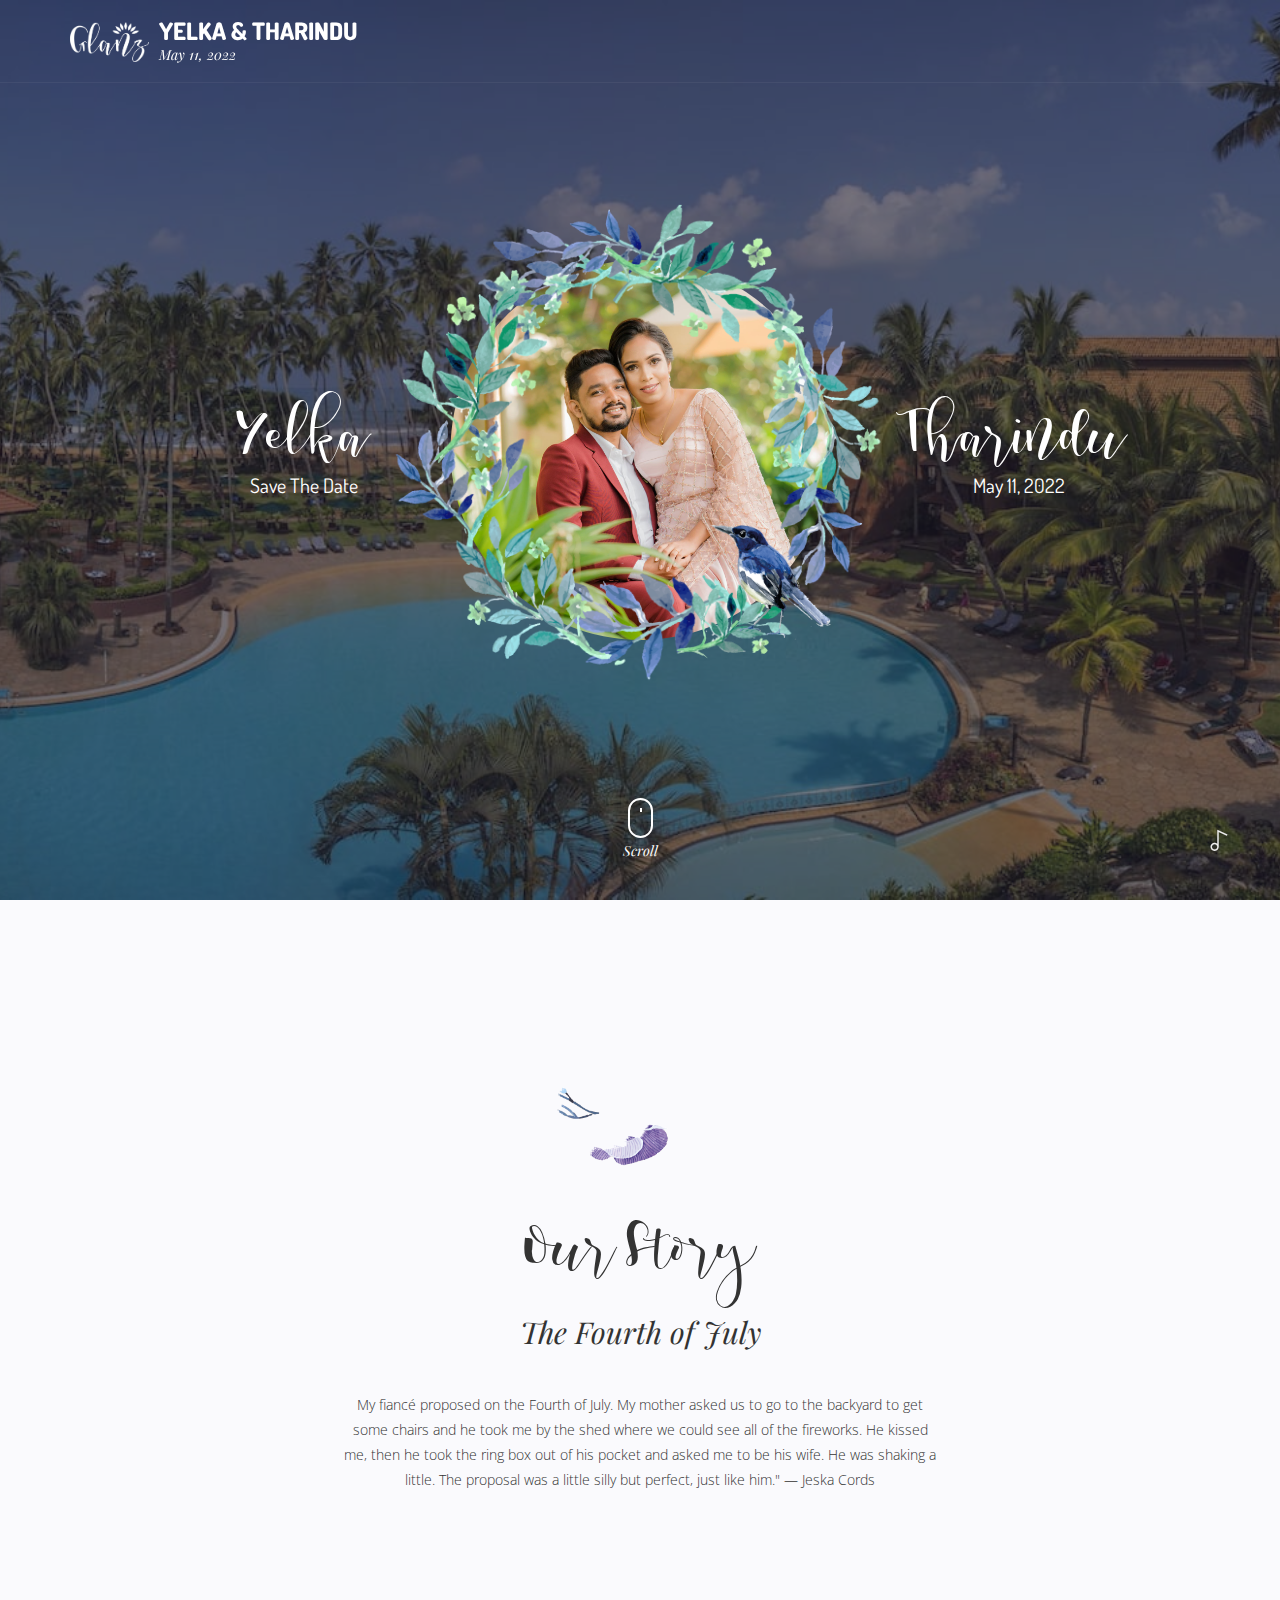
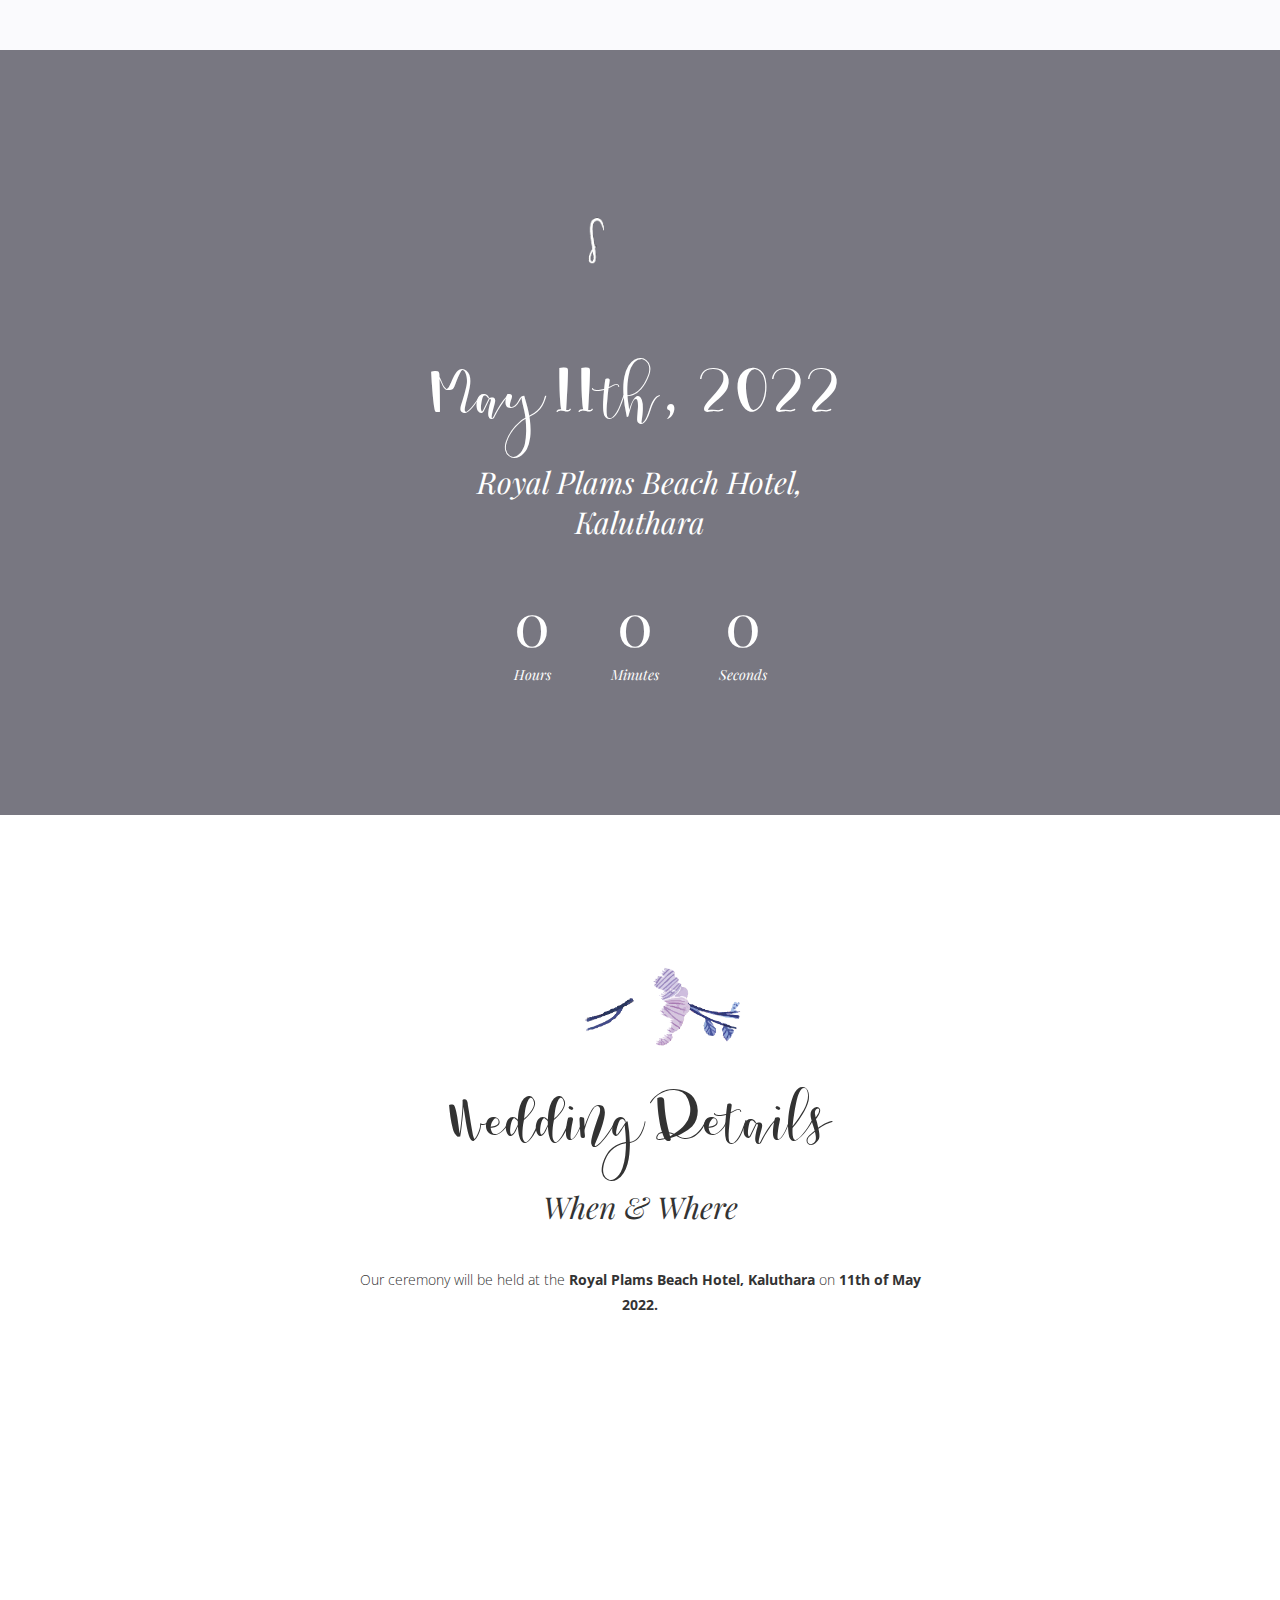
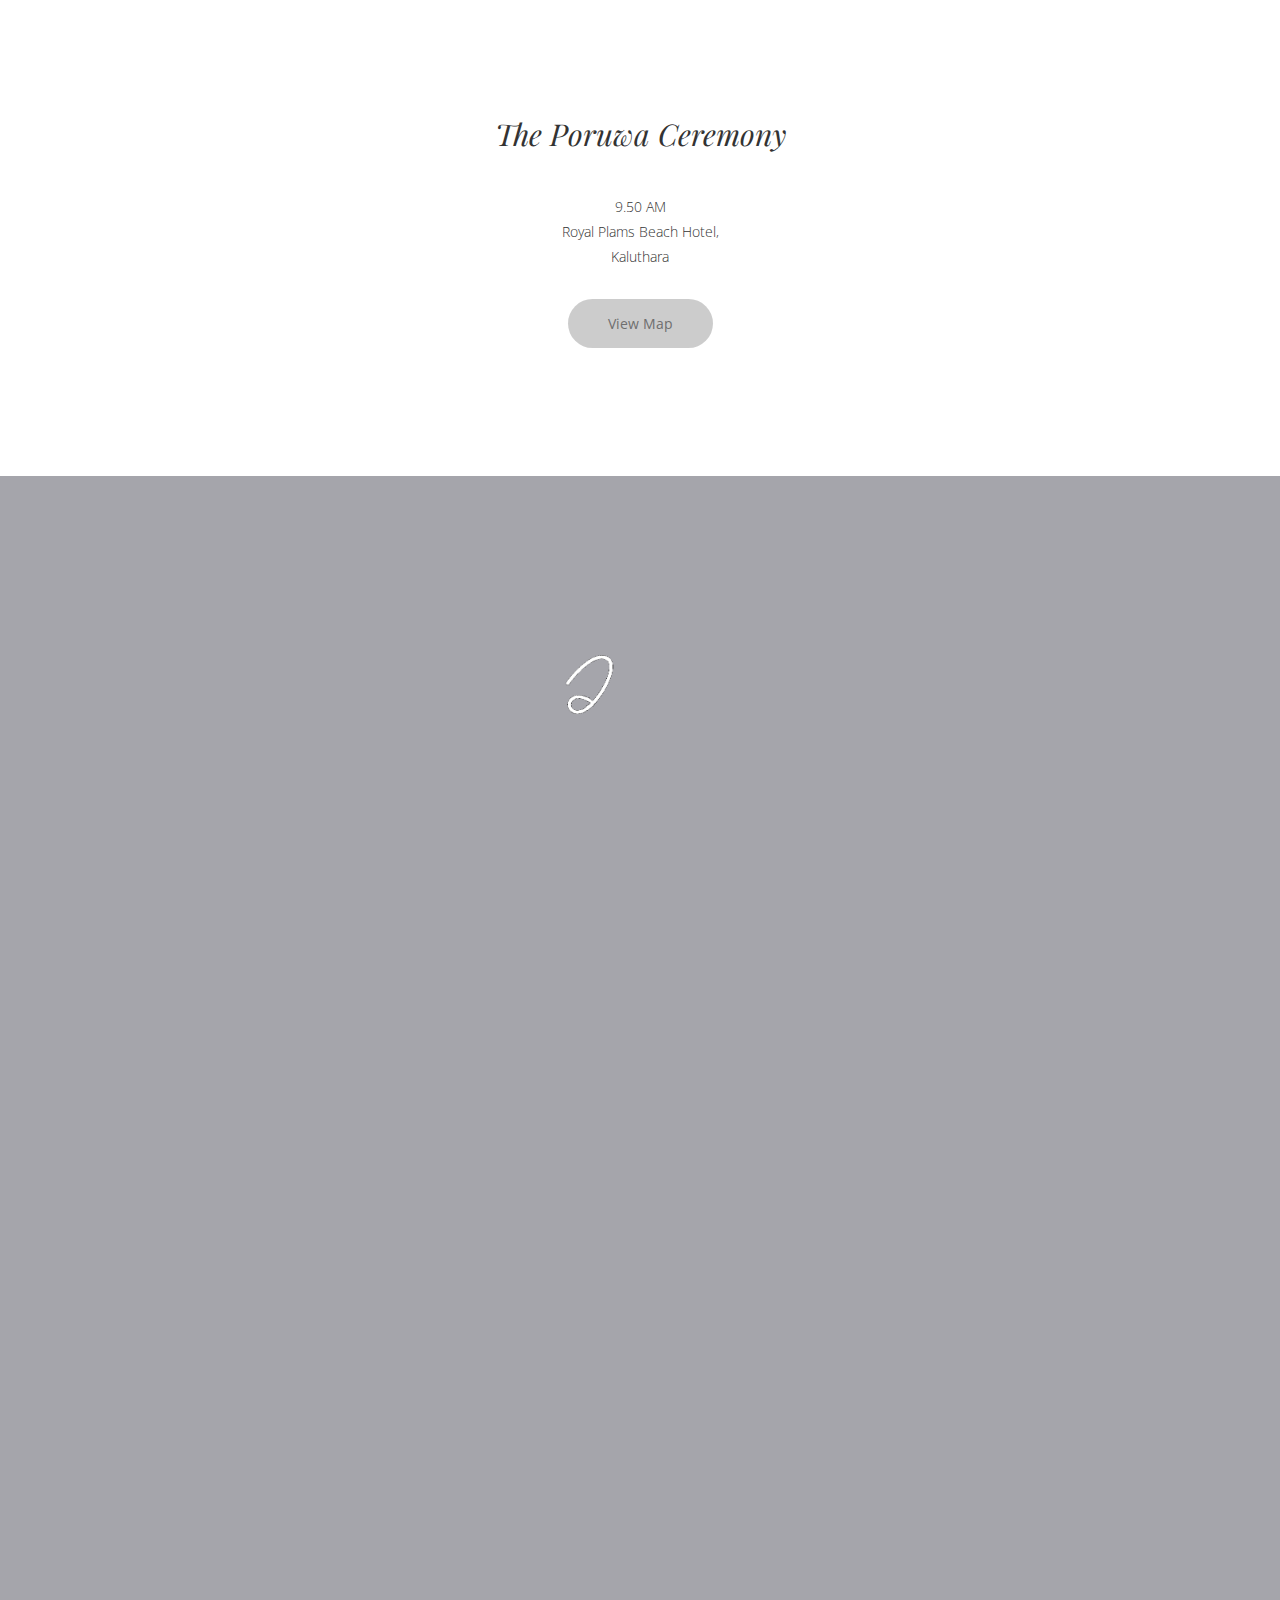
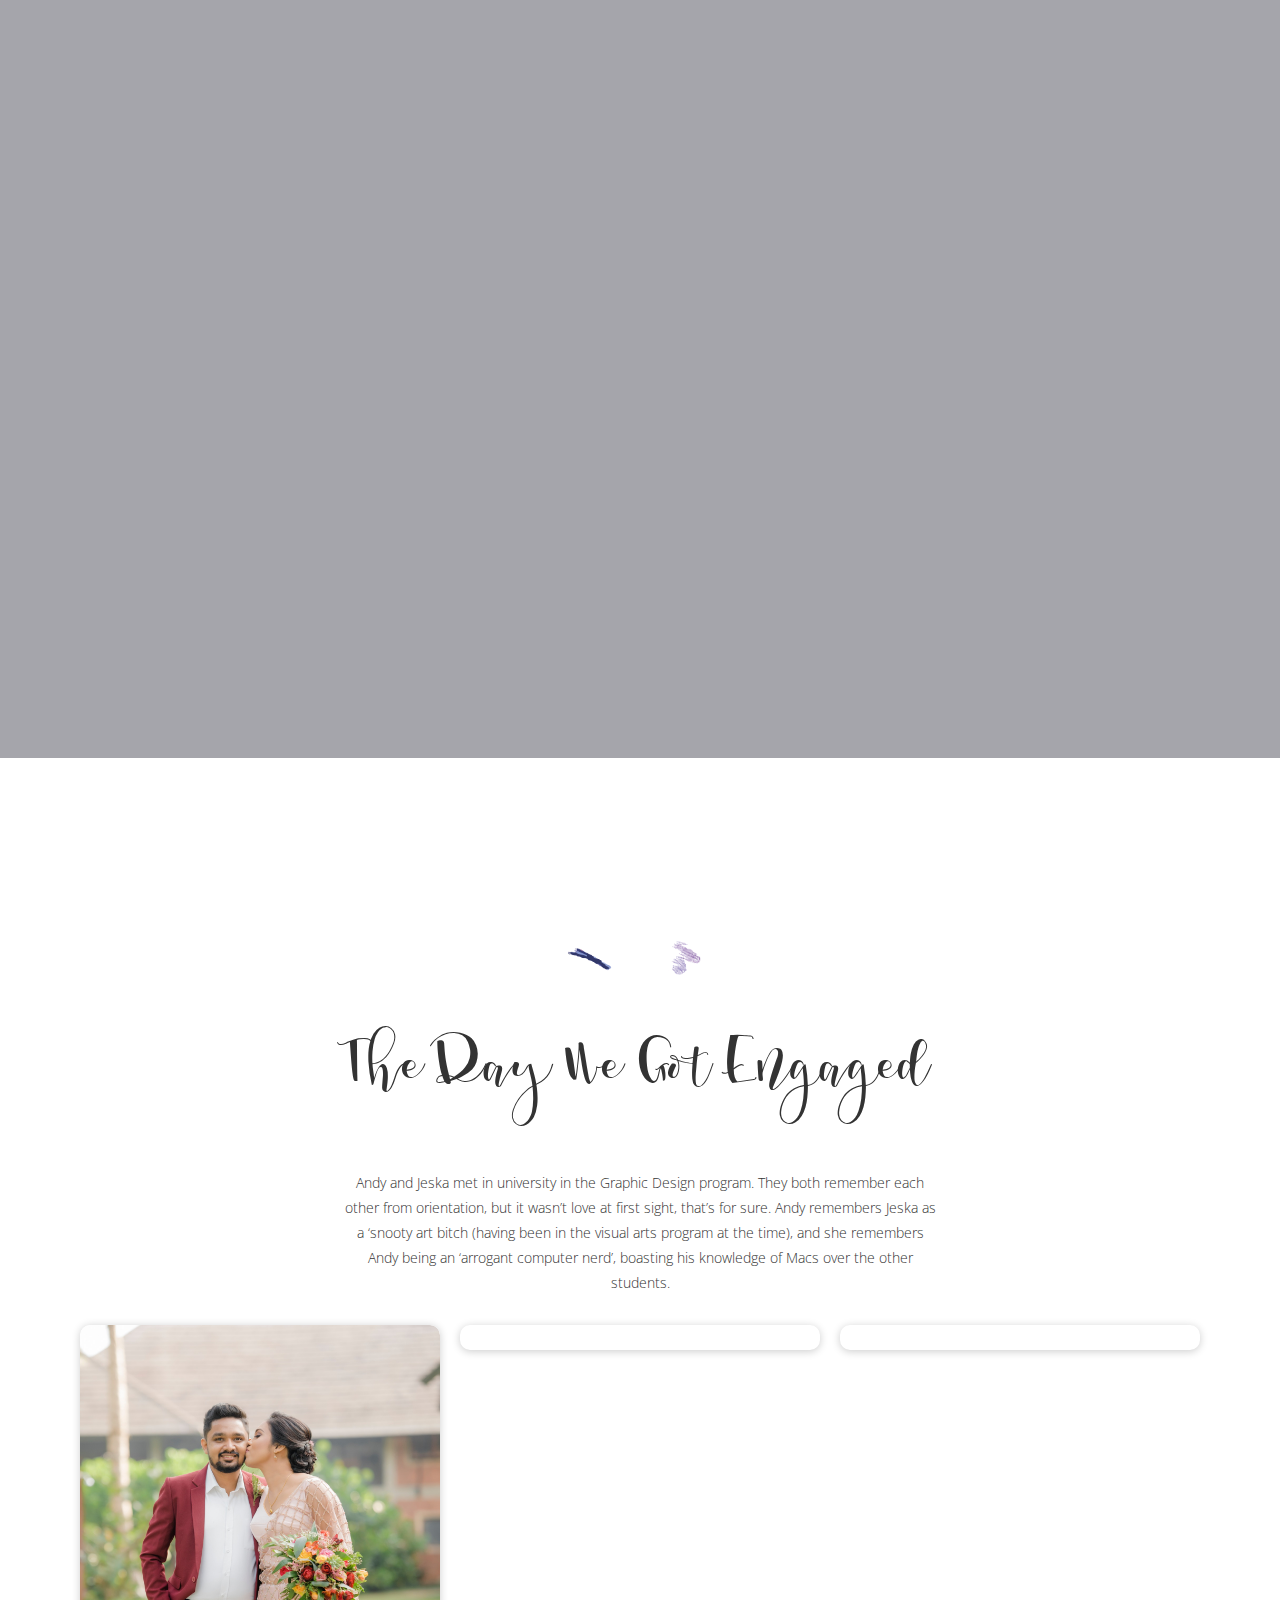
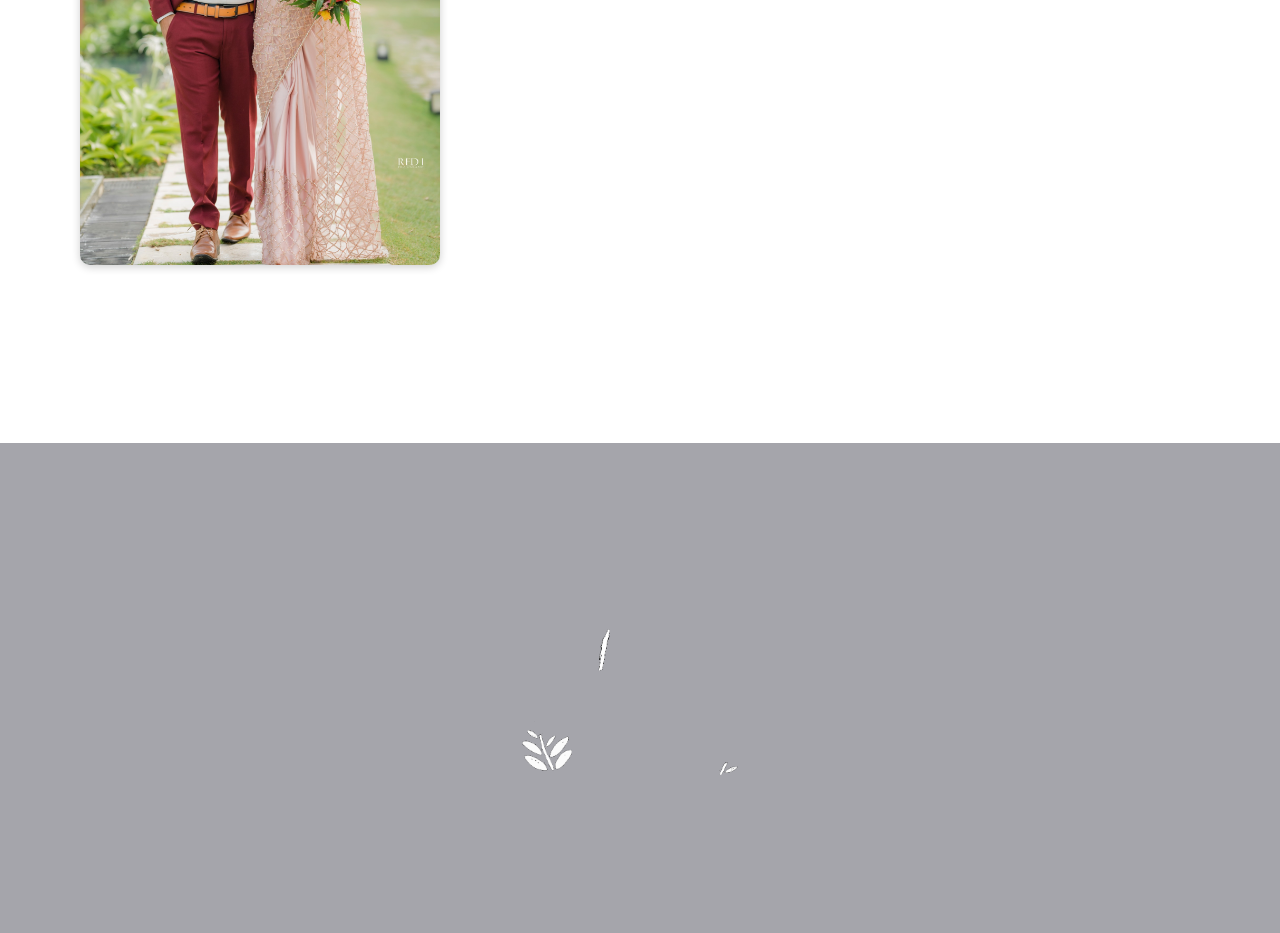
==== index.html @ 773e16a9 "initial" ====
﻿<!DOCTYPE html>
<html lang="en">
<head>
<meta charset="utf-8">
<meta name="viewport" content="width=device-width, initial-scale=1.0">
<title>Yelka & Tharindu</title>


<!-- Favicon -->
<link rel="icon" href="images/favicon.ico" type="image/x-icon">

<!-- Library CSS -->
<link href="css/glanz_library.css" rel="stylesheet">

<!-- Icons CSS -->
<link href="fonts/themify-icons.css" rel="stylesheet">

<!-- Theme CSS -->
<link href="css/glanz_style.css" rel="stylesheet">

<!-- Google Fonts -->
<link href="https://fonts.googleapis.com/css?family=Dosis:300,400,600,700%7COpen+Sans:300,400,700%7CPlayfair+Display:400,400i,700,700i" rel="stylesheet">

<!-- Other Fonts -->
<link href="fonts/marsha/stylesheet.css" rel="stylesheet">

</head>


<!-- Body -->
<body class="gla_middle_titles">


<!-- Page -->
<div class="gla_page" id="gla_page">

    
    
    <!-- To Top -->
    <a href="#gla_page" class="gla_top ti ti-angle-up gla_go"></a>


    <!-- Music -->
    <div class="gla_music_icon">
        <i class="ti ti-music"></i>
    </div>
    <div class="gla_music_icon_cont">
        <iframe src="https://w.soundcloud.com/player/?url=https%3A//api.soundcloud.com/tracks/66757544&amp;auto_play=true&amp;hide_related=false&amp;show_comments=true&amp;show_user=true&amp;show_reposts=false&amp;visual=true"></iframe>
    </div>
    
    <!-- Header -->
    <header>       

        
    
        <nav class="gla_light_nav gla_transp_nav">

            <div class="container">
                
                <div class="gla_logo_container clearfix">
                    <img src="images/glanz_logo.png" alt="" class="gla_logo_rev">
                    <div class="gla_logo_txt">
                        <!-- Logo -->
                        <a href="" class="gla_logo">Yelka & Tharindu</a>
                        
                        <!-- Text Logo -->
                        <div class="gla_logo_und">May 11, 2022</div>
                    </div>
                </div>

                <!-- Menu -->
                <!-- Menu Content -->
                <div class="gla_main_menu_content gla_image_bck" data-color="rgba(0,0,0,0.9)" data-image="images/wedding/tharindu_yelka/14400933225_3b844816c3_k.jpg">
                    <!-- Over -->
                    <div class="gla_over" data-color="#000" data-opacity="0.9"></div>
                </div>

                <div class="gla_main_menu_content_menu gla_wht_txt text-right">
                    <div class="container">
                    </div>
                    <!-- container end -->
                </div>
                <!-- menu content end -->
            </div>
            <!-- container end -->
        </nav>
        
    </header>
    <!-- Header End -->


    <!-- Slider -->
    <div class="gla_slider gla_image_bck  gla_wht_txt gla_fixed"  data-image="images/wedding/tharindu_yelka/banner.jpg" data-stellar-background-ratio="0.8">

        <!-- Over -->
        <div class="gla_over" data-color="#1e1d2d" data-opacity="0.6"></div>


        <div class="container">

            
            <!-- Slider Texts -->
            <div class="gla_slide_txt gla_slide_center_middle text-center">
                 <div class="gla_flower gla_flower2">
                    <div class="gla_flower2_name_l">Yelka <b>Save The Date</b></div>
                    <div class="gla_flower2_name_r">Tharindu <b>May 11, 2022</b></div>
                    <img src="images/wedding/tharindu_yelka/14214412498_73d4296c75_k_sm.jpg" alt="">
                </div>

                
            </div>
            <!-- Slider Texts End -->
        
        </div>
        <!-- container end -->

        <!-- Slide Down -->
        <a class="gla_scroll_down gla_go" href="#gla_content">
            <b></b>
            Scroll
        </a>


    </div>
    <!-- Slider End -->

    <!-- Content -->
    <section id="gla_content" class="gla_content">


       <!-- section -->
        <section class="gla_section gla_image_bck" data-color="#fafafd">
            

            
            <div class="container text-center">
                <p><img src="images/animations/flower5.gif" data-bottom-top="@src:images/animations/flower5.gif; opacity:1" class="gla_animated_flower" height="150" alt=""></p>
                <h2>Our Story</h2>
                <h3 class="gla_subtitle">The Fourth of July</h3>
                
                

                <p>My fiancé proposed on the Fourth of July. My mother asked us to go to the backyard to get some chairs and he took me by the shed where we could see all of the fireworks. He kissed me, then he took the ring box out of his pocket and asked me to be his wife. He was shaking a little. The proposal was a little silly but perfect, just like him." — Jeska Cords</p>

               
                
            </div>
            <!-- container end -->

        </section>
        <!-- section end -->


        <!-- section -->
        <section class="gla_section gla_image_bck gla_fixed gla_wht_txt" data-stellar-background-ratio="0.8" data-image="images/wedding/tharindu_yelka/14214309838_1a8f80c65a_k.jpg">
            
            <!-- Over -->
            <div class="gla_over" data-color="#1e1d2d" data-opacity="0.6"></div>
            
            <div class="container text-center">
                <p><img src="images/animations/savethedate_wh.gif" data-bottom-top="@src:images/animations/savethedate_wh.gif" height="150" alt=""></p>
                <h2>May 11th, 2022</h2>
                <h3 class="gla_subtitle">Royal Plams Beach Hotel, <br>Kaluthara</h3>
                <div class="gla_countdown" data-year="2022" data-month="05" data-day="11"></div>
                
            </div>
            <!-- container end -->

        </section>
        <!-- section end -->


        <!-- section -->
        <section class="gla_section">
            
            
            <div class="container text-center">
                <p><img src="images/animations/flower6.gif" data-bottom-top="@src:images/animations/flower6.gif; opacity:1" class="gla_animated_flower" height="110" alt=""></p>
                <h2>Wedding Details</h2>
                <h3 class="gla_subtitle">When & Where</h3>
                <p>Our ceremony will be held at the <b> Royal Plams Beach Hotel, Kaluthara </b> on <b>11th of May 2022.</b></p>
                <div class="row text-center">
                    <div class="col-md-12 gla_round_block">
                        <div class="gla_round_im gla_image_bck" data-image="images/wedding/tharindu_yelka/88.jpg"></div>
                        <h3>The Poruwa Ceremony</h3>
                        <p>9.50 AM<br>
                        Royal Plams Beach Hotel,<br>
                        Kaluthara<br>
                        </p>
                        <a href="https://goo.gl/maps/NPQx2ZMcRdfSd44e8" target="_blank" class="btn">View Map</a>
                    </div>
                </div>

                
            </div>
            <!-- container end -->

        </section>
        <!-- section end -->


        <!-- section -->
        <section class="gla_section gla_image_bck gla_fixed gla_wht_txt" data-stellar-background-ratio="0.2" data-image="images/wedding/tharindu_yelka/14378154996_a9923cfa6f_k.jpg">
            
            <!-- Over -->
            <div class="gla_over" data-color="#1e1d2d" data-opacity="0.4"></div>
            
            <div class="container text-center">
                <p><img src="images/animations/rsvp_wh.gif" data-bottom-top="@src:images/animations/rsvp_wh.gif" height="200" alt=""></p>
                
                <div class="row">
                    <iframe src="https://docs.google.com/forms/d/e/1FAIpQLSfAAvyLYz6QwXAhRbd7aYqSj_VRkkwYHqKY5lx-s2iAB5h2YA/viewform?embedded=true" 
                        width="100%" 
                        height="1385" 
                        frameborder="0" 
                        marginheight="0" 
                        marginwidth="0">Loading…
                    </iframe>
                </div>
            </div>
            <!-- container end -->

        </section>
        <!-- section end -->


        <!-- section -->
        <section class="gla_section gla_image_bck">
            
            
            <div class="container text-center">
                <p><img src="images/animations/flower7.gif" data-bottom-top="@src:images/animations/flower7.gif; opacity:1" class="gla_animated_flower" height="110" alt=""></p>
                <h2>The Day We Got Engaged</h2>
                <p>Andy and Jeska met in university in the Graphic Design program. They both remember each other from orientation, but it wasn’t love at first sight, that’s for sure. Andy remembers Jeska as a ‘snooty art bitch (having been in the visual arts program at the time), and she remembers Andy being an ‘arrogant computer nerd’, boasting his knowledge of Macs over the other students.</p>
                
                <!-- filters -->
              
                <!-- filters end -->

                <!-- grid -->
                <div class="gla_portfolio_no_padding grid">
                    

                

                    <div class="col-sm-4 gla_anim_box grid-item ceremony">
                        <div class="gla_shop_item">
                            <a href="images/wedding/tharindu_yelka/3.jpg" class="lightbox">
                                <img src="images/wedding/tharindu_yelka/3.jpg" alt="">
                            </a>

                        </div>
                    </div>

                    <div class="col-sm-4 gla_anim_box grid-item engagement">
                        <div class="gla_shop_item">
                            <a href="images/wedding/tharindu_yelka/4.jpg" class="lightbox">
                                <img src="images/wedding/tharindu_yelka/4.jpg" alt="">
                            </a>
                            

                        </div>
                    </div>

                    <div class="col-sm-4 gla_anim_box grid-item ceremony">
                        <div class="gla_shop_item">
                            <a href="images/wedding/tharindu_yelka/5.jpg" class="lightbox">
                                <img src="images/wedding/tharindu_yelka/5.jpg" alt="">
                            </a>
                            

                        </div>
                    </div>

                

                 </div>
                 <!-- grid end -->
            </div>
            <!-- container end -->

        </section>
        <!-- section end -->
        <!-- section -->
        <section class="gla_section gla_image_bck gla_fixed gla_wht_txt" data-stellar-background-ratio="0.8" data-image="images/wedding/tharindu_yelka/14377952686_252620ebb7_k.jpg">
            
            <!-- Over -->
            <div class="gla_over" data-color="#1e1d2d" data-opacity="0.4"></div>
            
            <div class="container text-center">
                <p><img src="images/animations/thnyou_wh.gif" alt="" height="200" data-bottom-top="@src:images/animations/thnyou_wh.gif"></p>
                
            </div>
            <!-- container end -->

        </section>
        <!-- section end -->

    

            
        

    </section>
    <!-- Content End -->
    

    

</div>
<!-- Page End -->



<!-- JQuery -->
<script src="js/jquery-1.12.4.min.js"></script> 
<!-- Library JS -->
<script src="js/glanz_library.js"></script> 

<!-- Theme JS -->
<script src="js/glanz_script.js"></script>
<script type="module">
  // Import the functions you need from the SDKs you need
  import { initializeApp } from "https://www.gstatic.com/firebasejs/9.6.10/firebase-app.js";
  import { getAnalytics } from "https://www.gstatic.com/firebasejs/9.6.10/firebase-analytics.js";
  // TODO: Add SDKs for Firebase products that you want to use
  // https://firebase.google.com/docs/web/setup#available-libraries

  // Your web app's Firebase configuration
  // For Firebase JS SDK v7.20.0 and later, measurementId is optional
  const firebaseConfig = {
    apiKey: "AIzaSyDaRtpwPVKuMSwopKYmrrnHL2_E8Bui5xg",
    authDomain: "yelka-tharindu.firebaseapp.com",
    projectId: "yelka-tharindu",
    storageBucket: "yelka-tharindu.appspot.com",
    messagingSenderId: "1035765560833",
    appId: "1:1035765560833:web:ca026da9da6c16870fb200",
    measurementId: "G-XCPYVL9Y1S"
  };

  // Initialize Firebase
  const app = initializeApp(firebaseConfig);
  const analytics = getAnalytics(app);
</script>

</body>

<!-- Mirrored from glanz.starkethemes.com/html/01_02_home_pink_flowers.html by HTTrack Website Copier/3.x [XR&CO'2014], Mon, 04 Apr 2022 07:04:33 GMT -->
</html>
---- fonts/themify-icons.css ----
@font-face {
	font-family: 'themify';
	src:url('fonts/themify9f24.eot?-fvbane');
	src:url('fonts/themifyd41d.eot?#iefix-fvbane') format('embedded-opentype'),
		url('fonts/themify9f24.woff?-fvbane') format('woff'),
		url('fonts/themify9f24.ttf?-fvbane') format('truetype'),
		url('fonts/themify9f24.svg?-fvbane#themify') format('svg');
	font-weight: normal;
	font-style: normal;
}

[class^="ti-"], [class*=" ti-"] {
	font-family: 'themify';
	speak: none;
	font-style: normal;
	font-weight: normal;
	font-variant: normal;
	text-transform: none;
	line-height: 1;

	/* Better Font Rendering =========== */
	-webkit-font-smoothing: antialiased;
	-moz-osx-font-smoothing: grayscale;
}

.ti-wand:before {
	content: "\e600";
}
.ti-volume:before {
	content: "\e601";
}
.ti-user:before {
	content: "\e602";
}
.ti-unlock:before {
	content: "\e603";
}
.ti-unlink:before {
	content: "\e604";
}
.ti-trash:before {
	content: "\e605";
}
.ti-thought:before {
	content: "\e606";
}
.ti-target:before {
	content: "\e607";
}
.ti-tag:before {
	content: "\e608";
}
.ti-tablet:before {
	content: "\e609";
}
.ti-star:before {
	content: "\e60a";
}
.ti-spray:before {
	content: "\e60b";
}
.ti-signal:before {
	content: "\e60c";
}
.ti-shopping-cart:before {
	content: "\e60d";
}
.ti-shopping-cart-full:before {
	content: "\e60e";
}
.ti-settings:before {
	content: "\e60f";
}
.ti-search:before {
	content: "\e610";
}
.ti-zoom-in:before {
	content: "\e611";
}
.ti-zoom-out:before {
	content: "\e612";
}
.ti-cut:before {
	content: "\e613";
}
.ti-ruler:before {
	content: "\e614";
}
.ti-ruler-pencil:before {
	content: "\e615";
}
.ti-ruler-alt:before {
	content: "\e616";
}
.ti-bookmark:before {
	content: "\e617";
}
.ti-bookmark-alt:before {
	content: "\e618";
}
.ti-reload:before {
	content: "\e619";
}
.ti-plus:before {
	content: "\e61a";
}
.ti-pin:before {
	content: "\e61b";
}
.ti-pencil:before {
	content: "\e61c";
}
.ti-pencil-alt:before {
	content: "\e61d";
}
.ti-paint-roller:before {
	content: "\e61e";
}
.ti-paint-bucket:before {
	content: "\e61f";
}
.ti-na:before {
	content: "\e620";
}
.ti-mobile:before {
	content: "\e621";
}
.ti-minus:before {
	content: "\e622";
}
.ti-medall:before {
	content: "\e623";
}
.ti-medall-alt:before {
	content: "\e624";
}
.ti-marker:before {
	content: "\e625";
}
.ti-marker-alt:before {
	content: "\e626";
}
.ti-arrow-up:before {
	content: "\e627";
}
.ti-arrow-right:before {
	content: "\e628";
}
.ti-arrow-left:before {
	content: "\e629";
}
.ti-arrow-down:before {
	content: "\e62a";
}
.ti-lock:before {
	content: "\e62b";
}
.ti-location-arrow:before {
	content: "\e62c";
}
.ti-link:before {
	content: "\e62d";
}
.ti-layout:before {
	content: "\e62e";
}
.ti-layers:before {
	content: "\e62f";
}
.ti-layers-alt:before {
	content: "\e630";
}
.ti-key:before {
	content: "\e631";
}
.ti-import:before {
	content: "\e632";
}
.ti-image:before {
	content: "\e633";
}
.ti-heart:before {
	content: "\e634";
}
.ti-heart-broken:before {
	content: "\e635";
}
.ti-hand-stop:before {
	content: "\e636";
}
.ti-hand-open:before {
	content: "\e637";
}
.ti-hand-drag:before {
	content: "\e638";
}
.ti-folder:before {
	content: "\e639";
}
.ti-flag:before {
	content: "\e63a";
}
.ti-flag-alt:before {
	content: "\e63b";
}
.ti-flag-alt-2:before {
	content: "\e63c";
}
.ti-eye:before {
	content: "\e63d";
}
.ti-export:before {
	content: "\e63e";
}
.ti-exchange-vertical:before {
	content: "\e63f";
}
.ti-desktop:before {
	content: "\e640";
}
.ti-cup:before {
	content: "\e641";
}
.ti-crown:before {
	content: "\e642";
}
.ti-comments:before {
	content: "\e643";
}
.ti-comment:before {
	content: "\e644";
}
.ti-comment-alt:before {
	content: "\e645";
}
.ti-close:before {
	content: "\e646";
}
.ti-clip:before {
	content: "\e647";
}
.ti-angle-up:before {
	content: "\e648";
}
.ti-angle-right:before {
	content: "\e649";
}
.ti-angle-left:before {
	content: "\e64a";
}
.ti-angle-down:before {
	content: "\e64b";
}
.ti-check:before {
	content: "\e64c";
}
.ti-check-box:before {
	content: "\e64d";
}
.ti-camera:before {
	content: "\e64e";
}
.ti-announcement:before {
	content: "\e64f";
}
.ti-brush:before {
	content: "\e650";
}
.ti-briefcase:before {
	content: "\e651";
}
.ti-bolt:before {
	content: "\e652";
}
.ti-bolt-alt:before {
	content: "\e653";
}
.ti-blackboard:before {
	content: "\e654";
}
.ti-bag:before {
	content: "\e655";
}
.ti-move:before {
	content: "\e656";
}
.ti-arrows-vertical:before {
	content: "\e657";
}
.ti-arrows-horizontal:before {
	content: "\e658";
}
.ti-fullscreen:before {
	content: "\e659";
}
.ti-arrow-top-right:before {
	content: "\e65a";
}
.ti-arrow-top-left:before {
	content: "\e65b";
}
.ti-arrow-circle-up:before {
	content: "\e65c";
}
.ti-arrow-circle-right:before {
	content: "\e65d";
}
.ti-arrow-circle-left:before {
	content: "\e65e";
}
.ti-arrow-circle-down:before {
	content: "\e65f";
}
.ti-angle-double-up:before {
	content: "\e660";
}
.ti-angle-double-right:before {
	content: "\e661";
}
.ti-angle-double-left:before {
	content: "\e662";
}
.ti-angle-double-down:before {
	content: "\e663";
}
.ti-zip:before {
	content: "\e664";
}
.ti-world:before {
	content: "\e665";
}
.ti-wheelchair:before {
	content: "\e666";
}
.ti-view-list:before {
	content: "\e667";
}
.ti-view-list-alt:before {
	content: "\e668";
}
.ti-view-grid:before {
	content: "\e669";
}
.ti-uppercase:before {
	content: "\e66a";
}
.ti-upload:before {
	content: "\e66b";
}
.ti-underline:before {
	content: "\e66c";
}
.ti-truck:before {
	content: "\e66d";
}
.ti-timer:before {
	content: "\e66e";
}
.ti-ticket:before {
	content: "\e66f";
}
.ti-thumb-up:before {
	content: "\e670";
}
.ti-thumb-down:before {
	content: "\e671";
}
.ti-text:before {
	content: "\e672";
}
.ti-stats-up:before {
	content: "\e673";
}
.ti-stats-down:before {
	content: "\e674";
}
.ti-split-v:before {
	content: "\e675";
}
.ti-split-h:before {
	content: "\e676";
}
.ti-smallcap:before {
	content: "\e677";
}
.ti-shine:before {
	content: "\e678";
}
.ti-shift-right:before {
	content: "\e679";
}
.ti-shift-left:before {
	content: "\e67a";
}
.ti-shield:before {
	content: "\e67b";
}
.ti-notepad:before {
	content: "\e67c";
}
.ti-server:before {
	content: "\e67d";
}
.ti-quote-right:before {
	content: "\e67e";
}
.ti-quote-left:before {
	content: "\e67f";
}
.ti-pulse:before {
	content: "\e680";
}
.ti-printer:before {
	content: "\e681";
}
.ti-power-off:before {
	content: "\e682";
}
.ti-plug:before {
	content: "\e683";
}
.ti-pie-chart:before {
	content: "\e684";
}
.ti-paragraph:before {
	content: "\e685";
}
.ti-panel:before {
	content: "\e686";
}
.ti-package:before {
	content: "\e687";
}
.ti-music:before {
	content: "\e688";
}
.ti-music-alt:before {
	content: "\e689";
}
.ti-mouse:before {
	content: "\e68a";
}
.ti-mouse-alt:before {
	content: "\e68b";
}
.ti-money:before {
	content: "\e68c";
}
.ti-microphone:before {
	content: "\e68d";
}
.ti-menu:before {
	content: "\e68e";
}
.ti-menu-alt:before {
	content: "\e68f";
}
.ti-map:before {
	content: "\e690";
}
.ti-map-alt:before {
	content: "\e691";
}
.ti-loop:before {
	content: "\e692";
}
.ti-location-pin:before {
	content: "\e693";
}
.ti-list:before {
	content: "\e694";
}
.ti-light-bulb:before {
	content: "\e695";
}
.ti-Italic:before {
	content: "\e696";
}
.ti-info:before {
	content: "\e697";
}
.ti-infinite:before {
	content: "\e698";
}
.ti-id-badge:before {
	content: "\e699";
}
.ti-hummer:before {
	content: "\e69a";
}
.ti-home:before {
	content: "\e69b";
}
.ti-help:before {
	content: "\e69c";
}
.ti-headphone:before {
	content: "\e69d";
}
.ti-harddrives:before {
	content: "\e69e";
}
.ti-harddrive:before {
	content: "\e69f";
}
.ti-gift:before {
	content: "\e6a0";
}
.ti-game:before {
	content: "\e6a1";
}
.ti-filter:before {
	content: "\e6a2";
}
.ti-files:before {
	content: "\e6a3";
}
.ti-file:before {
	content: "\e6a4";
}
.ti-eraser:before {
	content: "\e6a5";
}
.ti-envelope:before {
	content: "\e6a6";
}
.ti-download:before {
	content: "\e6a7";
}
.ti-direction:before {
	content: "\e6a8";
}
.ti-direction-alt:before {
	content: "\e6a9";
}
.ti-dashboard:before {
	content: "\e6aa";
}
.ti-control-stop:before {
	content: "\e6ab";
}
.ti-control-shuffle:before {
	content: "\e6ac";
}
.ti-control-play:before {
	content: "\e6ad";
}
.ti-control-pause:before {
	content: "\e6ae";
}
.ti-control-forward:before {
	content: "\e6af";
}
.ti-control-backward:before {
	content: "\e6b0";
}
.ti-cloud:before {
	content: "\e6b1";
}
.ti-cloud-up:before {
	content: "\e6b2";
}
.ti-cloud-down:before {
	content: "\e6b3";
}
.ti-clipboard:before {
	content: "\e6b4";
}
.ti-car:before {
	content: "\e6b5";
}
.ti-calendar:before {
	content: "\e6b6";
}
.ti-book:before {
	content: "\e6b7";
}
.ti-bell:before {
	content: "\e6b8";
}
.ti-basketball:before {
	content: "\e6b9";
}
.ti-bar-chart:before {
	content: "\e6ba";
}
.ti-bar-chart-alt:before {
	content: "\e6bb";
}
.ti-back-right:before {
	content: "\e6bc";
}
.ti-back-left:before {
	content: "\e6bd";
}
.ti-arrows-corner:before {
	content: "\e6be";
}
.ti-archive:before {
	content: "\e6bf";
}
.ti-anchor:before {
	content: "\e6c0";
}
.ti-align-right:before {
	content: "\e6c1";
}
.ti-align-left:before {
	content: "\e6c2";
}
.ti-align-justify:before {
	content: "\e6c3";
}
.ti-align-center:before {
	content: "\e6c4";
}
.ti-alert:before {
	content: "\e6c5";
}
.ti-alarm-clock:before {
	content: "\e6c6";
}
.ti-agenda:before {
	content: "\e6c7";
}
.ti-write:before {
	content: "\e6c8";
}
.ti-window:before {
	content: "\e6c9";
}
.ti-widgetized:before {
	content: "\e6ca";
}
.ti-widget:before {
	content: "\e6cb";
}
.ti-widget-alt:before {
	content: "\e6cc";
}
.ti-wallet:before {
	content: "\e6cd";
}
.ti-video-clapper:before {
	content: "\e6ce";
}
.ti-video-camera:before {
	content: "\e6cf";
}
.ti-vector:before {
	content: "\e6d0";
}
.ti-themify-logo:before {
	content: "\e6d1";
}
.ti-themify-favicon:before {
	content: "\e6d2";
}
.ti-themify-favicon-alt:before {
	content: "\e6d3";
}
.ti-support:before {
	content: "\e6d4";
}
.ti-stamp:before {
	content: "\e6d5";
}
.ti-split-v-alt:before {
	content: "\e6d6";
}
.ti-slice:before {
	content: "\e6d7";
}
.ti-shortcode:before {
	content: "\e6d8";
}
.ti-shift-right-alt:before {
	content: "\e6d9";
}
.ti-shift-left-alt:before {
	content: "\e6da";
}
.ti-ruler-alt-2:before {
	content: "\e6db";
}
.ti-receipt:before {
	content: "\e6dc";
}
.ti-pin2:before {
	content: "\e6dd";
}
.ti-pin-alt:before {
	content: "\e6de";
}
.ti-pencil-alt2:before {
	content: "\e6df";
}
.ti-palette:before {
	content: "\e6e0";
}
.ti-more:before {
	content: "\e6e1";
}
.ti-more-alt:before {
	content: "\e6e2";
}
.ti-microphone-alt:before {
	content: "\e6e3";
}
.ti-magnet:before {
	content: "\e6e4";
}
.ti-line-double:before {
	content: "\e6e5";
}
.ti-line-dotted:before {
	content: "\e6e6";
}
.ti-line-dashed:before {
	content: "\e6e7";
}
.ti-layout-width-full:before {
	content: "\e6e8";
}
.ti-layout-width-default:before {
	content: "\e6e9";
}
.ti-layout-width-default-alt:before {
	content: "\e6ea";
}
.ti-layout-tab:before {
	content: "\e6eb";
}
.ti-layout-tab-window:before {
	content: "\e6ec";
}
.ti-layout-tab-v:before {
	content: "\e6ed";
}
.ti-layout-tab-min:before {
	content: "\e6ee";
}
.ti-layout-slider:before {
	content: "\e6ef";
}
.ti-layout-slider-alt:before {
	content: "\e6f0";
}
.ti-layout-sidebar-right:before {
	content: "\e6f1";
}
.ti-layout-sidebar-none:before {
	content: "\e6f2";
}
.ti-layout-sidebar-left:before {
	content: "\e6f3";
}
.ti-layout-placeholder:before {
	content: "\e6f4";
}
.ti-layout-menu:before {
	content: "\e6f5";
}
.ti-layout-menu-v:before {
	content: "\e6f6";
}
.ti-layout-menu-separated:before {
	content: "\e6f7";
}
.ti-layout-menu-full:before {
	content: "\e6f8";
}
.ti-layout-media-right-alt:before {
	content: "\e6f9";
}
.ti-layout-media-right:before {
	content: "\e6fa";
}
.ti-layout-media-overlay:before {
	content: "\e6fb";
}
.ti-layout-media-overlay-alt:before {
	content: "\e6fc";
}
.ti-layout-media-overlay-alt-2:before {
	content: "\e6fd";
}
.ti-layout-media-left-alt:before {
	content: "\e6fe";
}
.ti-layout-media-left:before {
	content: "\e6ff";
}
.ti-layout-media-center-alt:before {
	content: "\e700";
}
.ti-layout-media-center:before {
	content: "\e701";
}
.ti-layout-list-thumb:before {
	content: "\e702";
}
.ti-layout-list-thumb-alt:before {
	content: "\e703";
}
.ti-layout-list-post:before {
	content: "\e704";
}
.ti-layout-list-large-image:before {
	content: "\e705";
}
.ti-layout-line-solid:before {
	content: "\e706";
}
.ti-layout-grid4:before {
	content: "\e707";
}
.ti-layout-grid3:before {
	content: "\e708";
}
.ti-layout-grid2:before {
	content: "\e709";
}
.ti-layout-grid2-thumb:before {
	content: "\e70a";
}
.ti-layout-cta-right:before {
	content: "\e70b";
}
.ti-layout-cta-left:before {
	content: "\e70c";
}
.ti-layout-cta-center:before {
	content: "\e70d";
}
.ti-layout-cta-btn-right:before {
	content: "\e70e";
}
.ti-layout-cta-btn-left:before {
	content: "\e70f";
}
.ti-layout-column4:before {
	content: "\e710";
}
.ti-layout-column3:before {
	content: "\e711";
}
.ti-layout-column2:before {
	content: "\e712";
}
.ti-layout-accordion-separated:before {
	content: "\e713";
}
.ti-layout-accordion-merged:before {
	content: "\e714";
}
.ti-layout-accordion-list:before {
	content: "\e715";
}
.ti-ink-pen:before {
	content: "\e716";
}
.ti-info-alt:before {
	content: "\e717";
}
.ti-help-alt:before {
	content: "\e718";
}
.ti-headphone-alt:before {
	content: "\e719";
}
.ti-hand-point-up:before {
	content: "\e71a";
}
.ti-hand-point-right:before {
	content: "\e71b";
}
.ti-hand-point-left:before {
	content: "\e71c";
}
.ti-hand-point-down:before {
	content: "\e71d";
}
.ti-gallery:before {
	content: "\e71e";
}
.ti-face-smile:before {
	content: "\e71f";
}
.ti-face-sad:before {
	content: "\e720";
}
.ti-credit-card:before {
	content: "\e721";
}
.ti-control-skip-forward:before {
	content: "\e722";
}
.ti-control-skip-backward:before {
	content: "\e723";
}
.ti-control-record:before {
	content: "\e724";
}
.ti-control-eject:before {
	content: "\e725";
}
.ti-comments-smiley:before {
	content: "\e726";
}
.ti-brush-alt:before {
	content: "\e727";
}
.ti-youtube:before {
	content: "\e728";
}
.ti-vimeo:before {
	content: "\e729";
}
.ti-twitter:before {
	content: "\e72a";
}
.ti-time:before {
	content: "\e72b";
}
.ti-tumblr:before {
	content: "\e72c";
}
.ti-skype:before {
	content: "\e72d";
}
.ti-share:before {
	content: "\e72e";
}
.ti-share-alt:before {
	content: "\e72f";
}
.ti-rocket:before {
	content: "\e730";
}
.ti-pinterest:before {
	content: "\e731";
}
.ti-new-window:before {
	content: "\e732";
}
.ti-microsoft:before {
	content: "\e733";
}
.ti-list-ol:before {
	content: "\e734";
}
.ti-linkedin:before {
	content: "\e735";
}
.ti-layout-sidebar-2:before {
	content: "\e736";
}
.ti-layout-grid4-alt:before {
	content: "\e737";
}
.ti-layout-grid3-alt:before {
	content: "\e738";
}
.ti-layout-grid2-alt:before {
	content: "\e739";
}
.ti-layout-column4-alt:before {
	content: "\e73a";
}
.ti-layout-column3-alt:before {
	content: "\e73b";
}
.ti-layout-column2-alt:before {
	content: "\e73c";
}
.ti-instagram:before {
	content: "\e73d";
}
.ti-google:before {
	content: "\e73e";
}
.ti-github:before {
	content: "\e73f";
}
.ti-flickr:before {
	content: "\e740";
}
.ti-facebook:before {
	content: "\e741";
}
.ti-dropbox:before {
	content: "\e742";
}
.ti-dribbble:before {
	content: "\e743";
}
.ti-apple:before {
	content: "\e744";
}
.ti-android:before {
	content: "\e745";
}
.ti-save:before {
	content: "\e746";
}
.ti-save-alt:before {
	content: "\e747";
}
.ti-yahoo:before {
	content: "\e748";
}
.ti-wordpress:before {
	content: "\e749";
}
.ti-vimeo-alt:before {
	content: "\e74a";
}
.ti-twitter-alt:before {
	content: "\e74b";
}
.ti-tumblr-alt:before {
	content: "\e74c";
}
.ti-trello:before {
	content: "\e74d";
}
.ti-stack-overflow:before {
	content: "\e74e";
}
.ti-soundcloud:before {
	content: "\e74f";
}
.ti-sharethis:before {
	content: "\e750";
}
.ti-sharethis-alt:before {
	content: "\e751";
}
.ti-reddit:before {
	content: "\e752";
}
.ti-pinterest-alt:before {
	content: "\e753";
}
.ti-microsoft-alt:before {
	content: "\e754";
}
.ti-linux:before {
	content: "\e755";
}
.ti-jsfiddle:before {
	content: "\e756";
}
.ti-joomla:before {
	content: "\e757";
}
.ti-html5:before {
	content: "\e758";
}
.ti-flickr-alt:before {
	content: "\e759";
}
.ti-email:before {
	content: "\e75a";
}
.ti-drupal:before {
	content: "\e75b";
}
.ti-dropbox-alt:before {
	content: "\e75c";
}
.ti-css3:before {
	content: "\e75d";
}
.ti-rss:before {
	content: "\e75e";
}
.ti-rss-alt:before {
	content: "\e75f";
}
---- css/glanz_style.css ----
/* TABLE OF CONTENT
======================================
01. Main Styles
	01.1 White Text
	01.2 Titles
02. Bootstrap
	02.1 Align Center
	02.2 Tabs
	02.3.Buttons
	02.4 Labels
	02.5 Alerts
	02.6 Lightbox
	02.7 Pagination
	02.8 Progress Bars
03. Sidebars
	03.1 Content
	03.2 Main Sidebar
	03.3 Section
04. Header
	04.1 Logo Animation
	04.2 Logo Img
	04.3 Tranparency Menu
	04.4 Full Width Submenu
	04.5 Horizontal Menu
	04.6 Language Menu
	04.7 Mobile Menu
	04.8 Header Animation
	04.9 Passpartu
05. Slider
	05.1 Slider Text
	05.2 Slider Aligns
	05.3 Scroll Down
06. Shortcodes
	06.1 Icon Boxes
	06.2 Animation Blocks
		06.2.01 Iphone Animations
		06.2.02 Macbook Animation
	06.3 Browsers Images
	06.4 Team
	06.5 Sliders
	06.6 News Block
	06.7 Around Block
	06.8 Price
	06.9 Services Block
07. Footer
	07.1 To Top
	07.2 Map
08. Inside Pages
	08.1 Portfolio
	08.2 Pages Title
	08.3 Breadcrumbs
	08.4 Demos
	08.5 One Page Nav
	08.6 Blog
	08.7 Widgets
	08.8 Comments
	08.9 Masonry
	08.10 Projects
	08.11 Shop
	08.12 Tags
	08.13 Related Products
	08.14 Checkout
	08.15 Cart
	08.16 Single Products
	08.17 Restaurant
09. Mobile, Tablet
	09.1 Mobile
	09.2 Tablet
======================================
*/


/*===============================================*/
/* 01. Main Styles                               */
/*===============================================*/

body {
  color: #333;
  font:300 14px/25px Open Sans, Arial,sans-serif;
	margin:0;
	padding:0;
	min-height:100%;
	background-color: #fff;
	height: 100%;
}
.gla_noheader {
	height: 5px;
}
.body_no_height {
	height: auto;
}
.tablet .gla_fixed,
.mobile .gla_fixed {
	background-attachment:scroll!important;
}

.gla_repeat {
	-webkit-background-size: 50%!important;
	background-size: 50%!important;
}
.body_no_height .gla_slider {
	height: 700px;
	height: 100vh;
}
ol, ul {
	margin-bottom: 30px;
}
a, a:hover, a:focus, a:active {
	color: #6f6f6f
}
html {
	min-height:100%;
	height:100%
}
.clear {
	clear: both;
}
.gla_page {
	min-height:100%;
	position:relative;
	height:100%;	
	left: 0;
}
.gla_large_text {
	font: 400 18px/30px Dosis, Arial;
}
.gla_over {
	width: 100%;
	height: 100%;
	top: 0;
	left: 0;
	position: absolute;
	z-index: 1
}
.gla_image_bck {
	-webkit-background-size: cover;
	background-size: cover;
	background-position: center;
}
.gla_top_menu_mobile_link {
	display: none;
}

/*01.1 White Text*/
.gla_wht_txt {
	color: #fff;
}
	.gla_wht_txt h2:after {
	}
	.text-center .gla_wht_txt h3 {
		max-width: 40%;
		margin-left: auto;
		margin-right: auto;
	}
	footer.gla_wht_txt h3 {
		max-width: 100% ;
	}
	.gla_wht_txt .gla_icon_box_content {
		color: #fff;
	}
	.gla_wht_txt .gla_icon_box h4 {
		color: #fff;
	}
	.gla_wht_txt a, .gla_wht_txt a i {
		color: #fff;
	}

/*Borders*/
.gla_grey_border:before {
	position: absolute;
	top: 3px;
	bottom: 3px;
	left: 3px;
	right: 3px;
	border: 1px solid #e5e5e5;
	content: '';
	display: block;
	z-index: 2;
	opacity: 0.4;
	-webkit-transition: all 0.3s;
	-o-transition: all 0.3s;
	transition: all 0.3s;
}
.gla_grey_border:hover:before {
	opacity: 0.8;
}
.gla_border .container-fluid > .row {
	margin: 0 20px 0 5px;
}
.gla_section.gla_grey_border:before {
	right: 23px;
	left: 23px;
}



.gla_border {
	border-top: 15px solid #e5e5e5;
	border-bottom: 15px solid #e5e5e5;
	margin-bottom: -15px;
}




/*01.2 Titles*/
h1.gla_h1_title {
	font:900 44px Dosis, Arial;
	text-transform: uppercase;
	line-height: 1.125;
	margin-top: 0;
}
h2 {
	font:400 24px Dosis, Arial;
	line-height: 1.125;
	margin-top: 0;
	color: #333;
}
.gla_wht_txt h2 {
	color: #fff;
}
.gla_great_titles h2 {
	font:900 80px marsha, Arial;
}
.gla_middle_titles h2 {
	font:400 70px/80px marsha, Dosis;
	margin-bottom: 60px;
}

.text-center .gla_middle_titles h2:after  {
	left: 50%;
	transform:translateX(-50%);
}
.gla_middle_titles h2 span {
	font:normal 400 41px/41px marsha, Arial;
	letter-spacing: 0;
}
.gla_thin_titles h2 {
	font:300 44px Dosis, Arial;
	text-transform: uppercase;
}
.gla_sml_abs_title {
	position: absolute;
	z-index: 3;
	background: #e5e5e5;
	color: #333;
	padding: 10px 20px;
	font:400 20px/20px Dosis, Arial;
	-webkit-box-shadow: 0 0 10px rgba(0,0,0,.3);
	box-shadow: 0 0 20px rgba(0,0,0,.3);
	transform:rotate(90deg);
	top: 20px;
	-webkit-transform-origin: 0 100%;
	-moz-transform-origin: 0 100%;
	-ms-transform-origin: 0 100%;
	-o-transform-origin: 0 100%;
	transform-origin: 0 100%;
	left: -40px;
	-webkit-transition: all 0.3s;
	-o-transition: all 0.3s;
	transition: all 0.3s;
}
	.gla_sml_abs_title.gla_wht_txt {
		color: #fff;
	}
.gla_section:hover .gla_sml_abs_title {
	left: 0px;
}

h2:after {

}
	.text-center h2:after, h2.text-center:after {
		margin-left: auto;
		margin-right: auto;
	}
	.text-right h2:after, h2.text-right:after {
		margin-left: auto;
		margin-right: 0;
	}
	h2.noactive:after,
	h2.gla_slide_title:after {
		background-size: 0px 9px;
	}
	h2.active:after,
	.active .gla_slide_title:after {
		width: 100px;
		background-size: 100px 9px;
	}
h3 {
	font:italic 400 30px/40px Playfair Display, Arial;
	margin-bottom: 40px;
}


.gla_content .text-center h3 {
	max-width: 700px;
	margin-right: auto;
	margin-left: auto	
}
.gla_content img {
	max-width: 100%;
	border-radius: 5px;
}
	.comments-content img {
		-webkit-box-shadow: 0 1.5px 9px 0 rgba(0,0,0,0.2);
	  -moz-box-shadow: 0 1.5px 9px 0 rgba(0,0,0,0.2);
	  box-shadow: 0 1.5px 9px 0 rgba(0,0,0,0.2);
	  -webkit-transition: all 0.3s;
	  -o-transition: all 0.3s;
	  transition: all 0.3s;
	}
	.answer:hover img,
	.reply:hover img {
		-webkit-box-shadow: 0px 9px 32px -1px rgba(0,0,0,0.2);
    -moz-box-shadow: 0px 9px 32px -1px rgba(0,0,0,0.2);
    box-shadow: 0px 9px 32px -1px rgba(0,0,0,0.2);
    margin-top: -10px;
	}
h4 {
	font:italic 400 22px/30px Playfair Display, Arial;
	margin-bottom: 10px;
}


/*===============================================*/
/* 02. Bootstrap                                 */
/*===============================================*/

/*02.1 Align Center*/
.gla_text_center {
	text-align: center;
}
	.text-center .gla_icon_box .ti {
		float: none;
		position: relative;
	}
	.text-center .gla_icon_box .gla_icon_box_content {
		padding-left: 10px;	
	}
	.text-center h4:after {
		margin-left: auto;
		margin-right: auto;
	}
blockquote footer {
	padding: 40px 0 0;
}
.checkbox, .radio {
	display: inline-block;
}
.method {
	display: inline-block;
}
.checkout .box, .cart .box {
	background: #eee;
	padding: 30px;
	border-radius: 20px;
	-webkit-box-shadow: 0 1.5px 9px 0 rgba(0,0,0,0.2);
  -moz-box-shadow: 0 1.5px 9px 0 rgba(0,0,0,0.2);
  box-shadow: 0 1.5px 9px 0 rgba(0,0,0,0.2);
  -webkit-transition: all 0.3s;
  -o-transition: all 0.3s;
  transition: all 0.3s;
}
	.checkout .box:hover, .cart .box:hover {
		-webkit-box-shadow: 0px 9px 32px -1px rgba(0,0,0,0.2);
    -moz-box-shadow: 0px 9px 32px -1px rgba(0,0,0,0.2);
    box-shadow: 0px 9px 32px -1px rgba(0,0,0,0.2);
    transform:translateY(-10px);
}
.cart-total-item .price {
	float: right;
}
.cart-total-item {
	border-bottom: 1px solid #ccc;
	padding-bottom: 10px;
	margin-bottom: 10px;
}
.method p {
	margin: 0;
}
.container-full {
	width: 100%;
}
.panel-default > .panel-heading {
	background:#f2f2f2;
	padding: 20px;
}
.panel-title a:before {
	display: inline-block;
	content: "\e622";
	font-family: themify;
	font-size: 12px;
	margin-right: 10px;
}
	.panel-title a.collapsed:before {
		content: "\e61a";
	}
.panel-group .panel {
}
.gla_simple_block {
	padding: 100px;
	position: relative;
	z-index: 2;
}
.gla_simple_block h2:after{
	margin-bottom: 30px;
}
.form-control {
	width: 100%;
}
.gla_wht_txt .form-control {
	background: rgba(255,255,255,0.1);
	color: #fff;
}
.gla_wht_txt .form-control::-webkit-input-placeholder {color:#fff!important;}
.gla_wht_txt .form-control::-moz-placeholder          {color:#fff!important;}
.gla_wht_txt .form-control:-moz-placeholder           {color:#fff!important;}
.gla_wht_txt .form-control:-ms-input-placeholder      {color:#fff!important;}


.gla_search_block .form-control {
	background: rgba(255,255,255,0.1);
	color: #333;
}
.gla_search_block .form-control::-webkit-input-placeholder {color:#333!important;}
.gla_search_block .form-control::-moz-placeholder          {color:#333!important;}
.gla_search_block .form-control:-moz-placeholder           {color:#333!important;}
.gla_search_block .form-control:-ms-input-placeholder      {color:#333!important;}

.container-fluid .gla_simple_block h2 {
	margin-top: 0;
}
.gla_simple_block_mini {
	padding: 50px;
	position: relative;
	z-index: 3;
}
	.gla_simple_block_mini h3 {
		margin-bottom: 10px;
	}

/*AbsBlocks */
.gla_block_middle_center {
	position: absolute;
	transform:translateX(-50%) translateY(-50%);
	top: 50%;
	left: 50%;
	z-index: 1;
}

.mobile .gla_block_middle_top,
.mobile .gla_block_left_bottom,
.mobile .gla_block_middle_bottom,
.mobile .gla_block_right_center,
.mobile .gla_block_right_top,
.mobile .gla_block_right_bottom,
.mobile .gla_block_left_center,
.mobile .gla_block_left_top,
.tablet .gla_block_middle_top,
.tablet .gla_block_left_bottom,
.tablet .gla_block_middle_bottom,
.tablet .gla_block_right_center,
.tablet .gla_block_right_top,
.tablet .gla_block_right_bottom,
.tablet .gla_block_left_center,
.tablet .gla_block_left_top {
	position: absolute;
	transform:translateX(-50%) translateY(-50%);
	top: 50%;
	left: 50%;
	z-index: 1;
}



	.mobile .gla_block_middle_center img,
	.mobile .gla_block_middle_top img,
	.mobile .gla_block_left_bottom img,
	.mobile .gla_block_middle_bottom img,
	.mobile .gla_block_right_center img,
	.mobile .gla_block_right_top img,
	.mobile .gla_block_right_bottom img,
	.mobile .gla_block_left_center img,
	.mobile .gla_block_left_top img {
		height: 200px;
		max-width: 100%;
	}
	.tablet .gla_block_middle_center img,
	.tablet .gla_block_middle_top img,
	.tablet .gla_block_left_bottom img,
	.tablet .gla_block_middle_bottom img,
	.tablet .gla_block_right_center img,
	.tablet .gla_block_right_top img,
	.tablet .gla_block_right_bottom img,
	.tablet .gla_block_left_center img,
	.tablet .gla_block_left_top img {
		height: 200px;
		max-width: 100%;
	}
.gla_block_middle_top {
	position: absolute;
	transform:translateX(-50%);
	top: 10%;
	left: 50%;
}
.gla_block_middle_bottom {
	position: absolute;
	transform:translateX(-50%);
	bottom: 10%;
	left: 50%;
}
.gla_block_right_center {
	position: absolute;
	transform:translateY(-50%);
	top: 50%;
	right: 10%;
}
.gla_block_right_top {
	position: absolute;
	top: 10%;
	right: 10%;
}
.gla_block_right_bottom {
	position: absolute;
	bottom: 10%;
	right: 10%;
}

.gla_block_left_center {
	position: absolute;
	transform:translateY(-50%);
	top: 50%;
	left: 10%;
}
.gla_block_left_top {
	position: absolute;
	top: 10%;
	left: 10%;
}
.gla_block_left_bottom {
	position: absolute;
	bottom: 10%;
	left: 10%;
}


.gla_simple_block_great {
	padding: 180px 100px;
	position: relative;
	z-index: 1;
}
.gla_simple_block_mini {
	padding: 40px 50px;
	position: relative;
	z-index: 3;
}
.gla_bordered_block_mini {
	min-height: auto!important;
}
.background-position {
	background-position: 50% 0;
}
.container-mini {
	max-width: 600px;
	margin-right: auto;
	margin-left: auto;
}
.text-center p {
	max-width: 600px;
	margin-right: auto;
	margin-left: auto;
}
.form-control {
	margin-bottom: 20px;
	border-radius:0;
	height: 50px;
	padding: 10px 20px;
	box-shadow:none;
	border: 1px solid #C4C4C4;
	display: inline-block;
	border-radius: 25px;
}
.form-control-full {
	width: 100%;
}
select {
	border-radius: 0!important;
}
.form-control.error {
	border: 1px solid red;
}
label.error {
	position: absolute;
	width: 100%;
	left: 0;
	top: 81px;
	font-size: 11px;
}
label {
	display: block;
}
p {
	margin-bottom: 30px;
}
textarea.form-control {
	height: 100px;
	padding: 20px;
}
.gla_form_tip {
	margin-top: 10px;
	font-size: 12px;
}
.btn {
	border: 0;
	border-radius:0;
	-webkit-transition: all 0.3s;
	-o-transition: all 0.3s;
	transition: all 0.3s;
	background: rgba(0,0,0,0.2);
	padding: 12px 15px;
	line-height: inherit;
	vertical-align: top;
}
.btn-auto {
	width: 100%;
}
.btn {
	border-radius: 30px;
	padding-left: 40px;
	padding-right: 40px;
}
.btn-green {
	background: transparent;
	color: #fff;
	-webkit-transition: all 0.3s;
	-o-transition: all 0.3s;
	transition: all 0.3s;
	position: relative;
	border: 1px solid #fff;
}
.gla_wht_txt .btn-green {
	background: transparent!important;
}
.btn.btn-green {
	border-radius: 25px;
}
	.btn-green:hover {
		color: #333!important;
		background: #fff!important;
		border: 1px solid rgba(138,224,135,1);
	}
	.gla_wht_txt .btn-green:hover {
		background: rgba(255,255,255,0.8)!important;
	}
	.btn-green:hover i {
		color: #333!important;
	}
	.btn-green:after {
		display: block;
		width: 100%;
		height: 100%;
		content: '';
		background: linear-gradient(45deg,  rgba(138,224,135,1) 0%,rgba(195,247,114,1) 100%);
		position: absolute;
		top: 0;
		left: 0;
		-webkit-transition: all 0.3s;
		-o-transition: all 0.3s;
		transition: all 0.3s;
		opacity: 1;
		z-index: -1;
	}
	.btn.btn-green:after {
		border-radius: 25px;
	}

.btn .ti {
	display: inline-block;
	margin-left: 5px;
	position: relative;
	opacity: 1;
	-webkit-transition: all 0.3s;
	-o-transition: all 0.3s;
	transition: all 0.3s;
	position: absolute;
	opacity: 0;
	margin-top: 5px;
	color: #fff;
}


.spa_icons i {
	display: inline-block;
	margin: 0 5px;
}
.spa_icons {
	display: block;
	margin: 30px 0;
}
.gla_slide_txt i[class^="flaticon"]:before {
	font-size: 50px;
}
	.gla_slide_txt i[class^="flaticon"] {
		margin: 0 15px;
	}
	.gla_slide_txt .spa_icons {
		margin: 40px 0;
	}
	.btn:hover .ti {
		opacity: 1;
		margin-left: 15px;
	}
	.btn-icon:hover {
		padding-right: 40px;
	}
	.btn-icon.btn:hover {
		padding-right: 60px;
	} 
	.btn:hover {
		color: #fff;
		background: rgba(0,0,0,0.6);
	}
.gla_wht_txt .btn {
	background: rgba(0,0,0,0.6);
	color: #fff;
}
	.gla_wht_txt .btn:hover {
		background: rgba(0,0,0,0.9);
	}
.col-md-12 .twitter-feed {
	margin: 50px auto 0;
	max-width: 600px;	
}
.twitter-feed ul {
	list-style:none;
	padding: 0;
}
.twitter-feed ul li {
	border-bottom: 1px solid rgba(255,255,255,0.3);
	margin-bottom: 20px;
}
.twitter-feed .interact {
	display: none;
}
.twitter-feed ul li:last-child {
	border-bottom: 0;
}
.twitter-feed .user,
.twitter-feed .timePosted {
	display: none;
}
.eng_big_icon i {
	font-size: 40px;
}

.row_no_pd .col-lg-1, 
.row_no_pd .col-lg-10, 
.row_no_pd .col-lg-11, 
.row_no_pd .col-lg-12, 
.row_no_pd .col-lg-2, 
.row_no_pd .col-lg-3, 
.row_no_pd .col-lg-4, 
.row_no_pd .col-lg-5, 
.row_no_pd .col-lg-6, 
.row_no_pd .col-lg-7, 
.row_no_pd .col-lg-8, 
.row_no_pd .col-lg-9, 
.row_no_pd .col-md-1, 
.row_no_pd .col-md-10, 
.row_no_pd .col-md-11, 
.row_no_pd .col-md-12, 
.row_no_pd .col-md-2, 
.row_no_pd .col-md-3, 
.row_no_pd .col-md-4, 
.row_no_pd .col-md-5, 
.row_no_pd .col-md-6, 
.row_no_pd .col-md-7, 
.row_no_pd .col-md-8, 
.row_no_pd .col-md-9, 
.row_no_pd .col-sm-1, 
.row_no_pd .col-sm-10, 
.row_no_pd .col-sm-11, 
.row_no_pd .col-sm-12, 
.row_no_pd .col-sm-2, 
.row_no_pd .col-sm-3, 
.row_no_pd .col-sm-4, 
.row_no_pd .col-sm-5, 
.row_no_pd .col-sm-6, 
.row_no_pd .col-sm-7, 
.row_no_pd .col-sm-8, 
.row_no_pd .col-sm-9, 
.row_no_pd .col-xs-1, 
.row_no_pd .col-xs-10, 
.row_no_pd .col-xs-11, 
.row_no_pd .col-xs-12, 
.row_no_pd .col-xs-2, 
.row_no_pd .col-xs-3, 
.row_no_pd .col-xs-4, 
.row_no_pd .col-xs-5, 
.row_no_pd .col-xs-6, 
.row_no_pd .col-xs-7, 
.row_no_pd .col-xs-8, 
.row_no_pd .col-xs-9{
	padding: 0;
}

/*02.2 Tabs*/
.tab-pane {
	padding: 25px 0;
}
.great-tabs li a,
.great-tabs li a:hover, 
.great-tabs li.active a,
.great-tabs li.active a:hover, 
.great-tabs {

}
.great-tabs li a {
	text-align: center;
	margin: 0 10px;
	width: 160px;
	height: 110px;
	border: 1px solid #ccc;
	padding: 20px;
}

.great-tabs li a i {
	display: block;
	margin-right: auto;
	margin-left: auto;
	font-size: 40px;
	margin-bottom: 10px;
}
.nav-tabs > li > a {	
	border: 0;
}
.nav-tabs > li > a:hover {
	background: none;
}
.nav-tabs > li.active > a, .nav-tabs > li.active > a:focus, .nav-tabs > li.active > a:hover {
	border: 0;
	border-bottom: 1px solid #6f6f6f;
	background: none;
}
.nav-tabs {
	border: 0;
}

/*02.3.Buttons*/
.btn.large, .btn-lg {
	padding: 20px;
	font-weight: bold;
}
.btn.medium, .btn-sm {
	padding: 15px;
	font-weight: 500;
}
.btn.small, .btn-xs {
	padding:10px;
	font-size: 10px;
}
.btn.yellow {
	background: yellow;
}
.btn.gray {
	background: #333;
	color: #fff;
}
.btn.gray-light {
	background: #eee;
}
.btn.cyan {
	background: cyan;
	color: #fff;
}
.btn.blue {
	background: blue;
	color: #fff;
}
.btn.teal {
	background: teal;
	color: #fff;
}
.btn.green {
	background: green;
	color: #fff;
}
.btn.lime {
	background: lime;
	color: #fff;
}
.btn.deeporange {
	background: orange;
	color: #fff;
}
	.btn.yellow:hover, 
	.btn.gray:hover, 
	.btn.gray-light:hover,
	.btn.cyan:hover,
	.btn.blue:hover,
	.btn.teal:hover,
	.btn.green:hover,
	.btn.lime:hover,
	.btn.deeporange:hover {
		background: #292929;
	}
.btn span {
	display: inline-block;
	margin:0 0 0 5px;
}
.btn span.ti-left {
	margin-right: 5px;
	margin-left: 0;
}
.btn {
	text-shadow: none;
}
.btn-primary {
	background: #337ab7;
	color: #fff;
}
.btn-success {
	background: #5cb85c;
	color: #fff;
}
.btn-info {
	background: #5bc0de;
	color: #fff;
}
.btn-warning {
	background: #eea236;
	color: #fff;
}
.btn-danger {
	background: #d9534f;
	color: #fff;
}
.btn-link {
	background: none;
	padding: 0 10px;
}
	.btn-link:hover {
		background: none;
		color: #333;
	}
.btn.btn_border {
	border: 1px solid #ccc;
	background: none;
	color: #333;
}
.gla_wht_txt .btn.btn_border {
	border: 1px solid rgba(255,255,255,0.3);
	background: none;
	color: #fff;
}
.gla_wht_txt .btn.btn_border:hover {
	border: 1px solid rgba(255,255,255,1);
	color: #fff;
}

.btn.btn_border.yellow {
	border: 1px solid yellow;
}
.btn.btn_border.gray {
	border: 1px solid gray;
}
.btn.btn_border.gray-light {
	border: 1px solid #eee;
}
.btn.btn_border.cyan {
	border: 1px solid cyan;
}
.btn.btn_border.blue {
	border: 1px solid blue;
}
.btn.btn_border.teal {
	border: 1px solid teal;
}
.btn.btn_border.green {
	border: 1px solid green;
}
.btn.btn_border.lime {
	border: 1px solid lime;
}
.btn.btn_border.deeporange {
	border: 1px solid orange;
}
.btn.btn_border:hover {
		color: #000;
		background: none;
		border: 1px solid #333;
	}




/*02.4 Labels*/
.label {
	padding:10px 10px;
	border-radius: 20px;
}
h5 .label, h6 .label {
	padding: 5px;
}
/*02.5 Alerts*/
.alert  {
	border-radius: 20px;
	border: 0;
	box-shadow:none;
}
	.alert-success {
		background: #dff0d8;
		border: 1px solid #d6e9c6;
	}
	.alert-info {
		background: #d9edf7;
		border: 1px solid #bce8f1;
	}
	.alert-warning {
		background: #fcf8e3;
		border: 1px solid #faebcc;
	}
	.alert-danger {
		background: #f2dede;
		border: 1px solid #ebccd1;
	}
/*02.6 Lightbox*/
.gla_port_titles_lg_icons .gla_port_icons {
	margin-top: 0;
}
.gla_port_titles_lg_icons, .gla_port_titles_lg_icons .gla_port_icons, .gla_port_titles_lg_icons .gla_port_icons a {
	position: absolute;
	top: 0;
	bottom: 0;
	left: 0;
	right: 0;
}
/*02.7 Pagination*/
.pagination>li>a:focus, .pagination>li>a:hover, .pagination>li>span:focus, .pagination>li>span:hover {
	background-color: transparent;
}
.pagination li a, 
.pagination-lg li a, 
.pagination > li:first-child > a, 
.pagination > li:last-child > a,
.pager li > a, 
.pager li > span {
}
.gla_blog_pag .pagination li a {
	border: 0;
	color: #292929;
	margin: 0 3px;
	padding: 10px 15px;
	border-radius: 50%;
}
.gla_blog_pag .pagination li.active a {
	border: 0;
	background: #292929;
	color: #fff;
}
.pager a span {
	-webkit-transition: all 0.3s;
	-o-transition: all 0.3s;
	transition: all 0.3s;
}
	.pager .previous a:hover span {
		margin-right: 10px
	}
	.pager .next a:hover span {
		margin-left: 10px
	}

/*02.8 Progress Bars*/
.skill-bar {
	background: #f2f2f2;
	height: 20px;
	margin-bottom: 40px;
	position: relative;
	border-radius: 25px;
	margin-top: 40px;
}
.skill-bar-thin {
	height: 20px;
	padding-top: 25px;
	background: none;
}
	.skill-bar-thin:after {
		position: absolute;
		display: block;
		content: '';
		height: 5px;
		background: #f2f2f2;
		width: 100%;
		z-index: 0;
		margin-top: -5px;
	}
	.skill-bar-thin .skill-bar-content {
		height: 5px;
		position: relative;
		z-index: 1;
	}
		.skill-bar-content i {
			position: absolute;
			right: 0;
			bottom: -33px;
			display: block;
			font-style: normal;
			font-size: 12px;
		}
			.skill-bar-content i:before {
				display: block;
				height: 5px;
				width: 1px;
				background: #333;
				position: absolute;
				content: '';
				margin: -2px 0 0 7px;
			}
	.skill-bar-thin .skill-perc {
		position: absolute;
		color: #333;
		right: 0;
		margin-top: -30px;
	}
	.skill-bar-thin .skill-title {
		position: absolute;
		color: #333;
		margin-top: -30px;
		padding: 0;
	}
	.skill-bar-content {
		position: absolute;
		height: 20px;
		background: #292929;
		-webkit-transition: all 1s;
		-o-transition: all 1s;
		transition: all 1s;
		border-radius: 25px;
	}
	.noactive .skill-bar-content {
		width: 0!important;
		opacity: 0;
	}
		.active .skill-bar-content {
			opacity: 1;
		}

	.skill-title {
		position: absolute;
		padding: 0 10px;
		margin-top: -25px;
	}
	.gla_wht_txt .skill-title, .gla_wht_txt .skill-perc {
		color: #fff;
	}

/*02.9 Preloader*/
.gla_page_loader{
 	display:block;
	width: 100%;
	height: 100%;
	position: fixed;
	top: 0;
	left: 0;
	z-index: 100000;	
	background-color: #282828;
}

.gla_loader {
  position: absolute;
  top: 50%;
  left: 50%;
  z-index: 100001;
  text-align: center;
  transform:translateX(-50%) translateY(-50%);
  text-align: center;
}
@media (max-width:500px){
	.gla_loader img {
		max-width: 100%;
		height: auto;
	}
	.gla_slider img {
		max-width: 100%;
		height: auto;
	}
}
@media (max-width:800px){
	.gla_loader img {
		max-width: 200px;
		height: auto;
	}
	.gla_slider img {
		max-width: 200px!important;
		height: auto;
	}
}



/*Calendar*/
label.error{
	display: none!important;
}
.ui-datepicker {
	background: #fff;
}
.ui-datepicker td a, 
.ui-datepicker th {
	padding: 3px 10px;
}
.ui-datepicker td a {
	display: block;
	text-align: center;
}
	.ui-datepicker td a:hover {
		text-decoration: none;
		background: #ccc;
	}
.ui-datepicker table {
	margin: 10px 5px;
}
.ui-datepicker-title {
	font-size: 18px;
}
.ui-datepicker-next {
	float: right;
}
.ui-datepicker-next,
.ui-datepicker-prev {
	cursor: pointer;
}
.ui-datepicker-header {
	padding: 15px;
}


/*===============================================*/
/* 03. Sidebars                                  */
/*===============================================*/

/*03.1 Content*/
.gla_content {
	position: relative;
	z-index: 1;
}
.container {
	position: relative;
	z-index: 2;
}

/*03.2 Main Sidebar*/
.gla_main_sidebar h2:after {
	display: none;
}
.gla_main_sidebar h2 {
	margin-bottom: 20px;
}


/*03.3 Section*/
.gla_section {
	overflow: hidden;
	position: relative;
}
.gla_section .container {
	padding-top: 132px;
	padding-bottom: 128px;
}
.gla_lg_padding .container {
	padding-top: 222px;
	padding-bottom: 218px;
}
.gla_section .container-fluid {
	padding-top: 0;
	padding-bottom: 0;
	padding-left: 0;
	padding-right: 0;
	position: relative;
	z-index: 2;
}
.gla_section_sml_padding .container {
	padding-top: 50px;
	padding-bottom: 46px;
}
.container.text-center h2 {
	max-width: 60%;
	margin-left: auto;
	margin-right: auto;
}
.gla_section_sml_padding .gla_icon_box, 
.gla_section_sml_padding .gla_anim_box {
	margin-bottom: 0;
}
	.gla_section_sml_padding h2:after {
		display: none;
	}
	.gla_section_sml_padding h2 {
		margin-bottom: 30px;
	}
.gla_section_extra_sml .container {
	padding-top: 40px;
	padding-bottom: 40px;
}
.gla_section_sml_padding .gla_icon_boxes {
	padding: 50px 0;
	margin: 0;
}

.container {
	position: relative;
}



/*===============================================*/
/* 04. Header                                    */
/*===============================================*/

header {
	position: fixed;
	width: 100%;
	height: 60px;
	top: 0;
	z-index: 10;
}

/*Default Menu*/
.gla_default_menu {
	position: relative;
	right: 0;
	top: 0;
	font: 400 18px/18px Dosis;
	float: right;
}
	.gla_default_menu ul {
		margin: 0;
		padding: 0;
		list-style:none;
	}
	.gla_default_menu > ul > li {
		float: left;
		position: relative;
	}
	.gla_default_menu ul ul {
		position: absolute;
		display: block;
		padding: 20px 30px;
		min-width: 250px;
		-webkit-box-shadow: 0 0 0 10px rgba(0,0,0,0.1);
		box-shadow: 0 0 20px 0 rgba(0,0,0,0.1);
		margin-top: 0px;
		-webkit-transition: all 0.3s;
		-o-transition: all 0.3s;
		transition: all 0.3s;
		opacity: 0;
		pointer-events: none;
		transform:translateY(-10px);
		background: #fff;
	}

		.gla_default_menu .gla_parent:last-child ul {
			right: 0;
		} 
		.gla_default_menu ul ul.active {
			opacity: 1;
			pointer-events: auto;
			transform:translateY(0);
		}
		.gla_second_step .gla_default_menu ul ul {
			margin-top: 1px;
		}
		.gla_default_menu ul ul li {
			
		}
		nav .gla_default_menu ul ul a {
			-webkit-transition: all 0.3s;
			-o-transition: all 0.3s;
			transition: all 0.3s;
			position: relative;
			display: block;
			color: #333;
			padding: 10px 0;
		}
			.gla_default_menu ul ul a:before {
				position: absolute;
				display: block;
				content: '';
				width: 0;
				height: 1px;
				background: #333;
				margin: 9px 0 0 -20px;
				-webkit-transition: all 0.3s;
				-o-transition: all 0.3s;
				transition: all 0.3s;
			}
				nav .gla_default_menu.gla_wht_txt ul ul a {
					color: #fff;
				}
				.gla_default_menu.gla_wht_txt ul ul a:before {
					background: #fff;
				}
				.gla_default_menu ul ul a:hover:before {
					width: 10px;
				}
		.gla_default_menu ul ul a:hover {
			transform:translateX(15px);
		}
	.gla_default_menu a:hover {
		text-decoration: none;
	}
	.gla_default_menu > ul > li > a {
		display: block;
		padding: 32px 18px;
		-webkit-transition: all 0.3s;
		-o-transition: all 0.3s;
		transition: all 0.3s;
		height: 84px;
	}
	.gla_second_step .gla_default_menu > ul > li > a {
		padding: 17px 20px;
		height: 52px;
	}

	.gla_default_menu > ul > li:hover > a:before {
		width: 80%;
	}
	.gla_parent > a:after {
		display: inline-block;
		content: "\e64b";
		font-family: themify;
		font-size: 12px;
		margin-left: 10px;
	}

/*Search Block*/
.gla_search_block {
	float: right;
}
.gla_search_block > div {
	height: 84px;
	padding: 32px 20px;
	display: inline-block;
	-webkit-transition: all 0.3s;
	-o-transition: all 0.3s;
	transition: all 0.3s;
	position: relative;
}
.gla_search_block > div.gla_search_block_link {
	padding-right: 10px!important;
}
.gla_second_step .gla_search_block > div {
	height: 52px;
	padding: 17px 20px;
}
.gla_search_block ul {
		position: absolute;
		display: block;
		padding: 20px 30px;
		min-width: 250px;
		-webkit-box-shadow: 0 0 0 10px rgba(0,0,0,0.1);
		box-shadow: 0 0 20px 0 rgba(0,0,0,0.1);
		margin-top: 27px;
		-webkit-transition: all 0.3s;
		-o-transition: all 0.3s;
		transition: all 0.3s;
		opacity: 0;
		pointer-events: none;
		transform:translateY(-10px);
		right: 0;
		background: #fff;
		color: #333;
		list-style:none;
		-webkit-transition: all 0.3s;
		-o-transition: all 0.3s;
		transition: all 0.3s;
	}
	.gla_second_step .gla_search_block ul {
		margin-top: 11px;
	}
	.bask_block_item {
		display: block;
		margin-bottom: 20px;
	}
	.bask_block_item img {
		height: 50px;
		width: auto;
		float: left;
		margin-right: 10px;
	}
	.gla_bask_btns .total {
		padding: 10px 0;
		display: block;
	}
		.gla_bask_menu a {
			color: #333!important;
			font-size: 12px;
		}
		.gla_search_block ul.active {
			opacity: 1;
			pointer-events: auto;
			transform:translateY(0);
		}
		.gla_search_block_link ul {
			list-style:none;
		}
		.gla_search_block_link .btn {
			position: absolute;
			background: none;
			padding: 0;
			right: 44px;
			top: 33px;
		}
		.gla_search_block_link .form-control {
			padding-right: 40px;
		}
		.gla_search_block_link .btn i {
			opacity: 1;
			position: relative;
			color: #333;
			margin: 0;
		}

/*Mega Menu*/
.gla_nav_abs {
	position: absolute;
}
.gla_default_menu li i {
	font-size: 16px;
	margin-right: 10px;
}
ul.mega-menu {
	left: 40px;
	right: 40px!important;
	position: fixed!important;
	-webkit-transition: all 0.3s;
	-o-transition: all 0.3s;
	transition: all 0.3s;
	opacity: 1;
	-webkit-box-shadow: 0 0 0 10px rgba(0,0,0,0.1);
	box-shadow: 0 0 20px 0 rgba(0,0,0,0.1);
}
.gla_second_step ul.mega-menu {
	top: 52px;
}
.mega-menu:after {
	display: block;
	clear: both;
	content: '';
}
	ul.mega-menu ul,
	ul.mega-menu {
		position: relative;
		background: none;
		-webkit-box-shadow: 0 0 0 0;
		box-shadow: 0 0 0 0;
	}
	.mega-menu-col ul {
		float: left;
		width: 25%;
		padding: 40px 50px;
		position: relative;
		z-index: 1;
		background: none!important;
	}
	.mega-menu-col-header {
		font-size: 24px;
		margin-bottom: 30px;
		color: #333;
	}

/*Main Menu*/
.gla_main_menu {
	position: absolute;
	right: 15px;
	color: #333;
	top: 32px;
	height: 50px;
	width: 75px;
	cursor: pointer;
	z-index: 7;
	-webkit-transition: all 0.3s;
	-o-transition: all 0.3s;
	transition: all 0.3s;
}
.gla_transp_nav .gla_main_menu {
	color: #fff;
}
.gla_main_menu.active {
	top: 17px!important;
}
.gla_main_menu_mobile {
	display: none;
}

	.gla_second_step .gla_main_menu {
		top: 17px;
	}
	.gla_main_menu_icon {
		
	}
	.gla_main_menu_icon i {
		display: block;
		width: 30px;
		height: 4px;
		border-radius: 3px;
		background: #333;
		position: absolute;
		-webkit-transition: all 0.7s;
		-o-transition: all 0.7s;
		transition: all 0.7s;
	}	
	.gla_transp_nav .gla_main_menu_icon i {
		background: #fff;
	}
		.gla_main_menu.active .gla_main_menu_icon i,
		.gla_main_menu.active .gla_main_menu_icon b span {
			transform: translateY(-20px);
			opacity: 0;
		}
		.gla_main_menu_icon i:nth-child(1) {
			margin-top: 0;
			-webkit-transition-delay: 50ms;
			-o-transition-delay: 50ms;
			transition-delay: 50ms;
		}
		.gla_main_menu_icon i:nth-child(2) {
			margin-top: 8px;
			-webkit-transition-delay: 100ms;
			-o-transition-delay: 100ms;
			transition-delay: 100ms;
		}

		.gla_main_menu_icon i:nth-child(3) {
			margin-top: 16px;
			-webkit-transition-delay: 150ms;
			-o-transition-delay: 150ms;
			transition-delay: 150ms;
		}
		.gla_main_menu_icon i:nth-child(4) {
			margin-top: 16px;
			-webkit-transition-delay: 250ms;
			-o-transition-delay: 250ms;
			transition-delay: 250ms;
			background: #fff;
			opacity: 0;
		}
		.gla_main_menu.active i:nth-child(4) {
			transform: translateY(-8px);
			opacity: 1;
		}
	.gla_main_menu_icon b {
		position: absolute;
		margin-top: -2px;
		font-size: 16px;
		font-weight: normal;
		right: 0;
		font-family: Dosis;
	}
	.gla_main_menu_icon b span {
		-webkit-transition: all 0.5s;
		-o-transition: all 0.5s;
		transition: all 0.5s;
		display: inline-block;
	}
	.gla_main_menu_icon_b span {
		transform: translateY(20px);
		opacity: 0;
		color: #fff;
	}
	.gla_main_menu.active b.gla_main_menu_icon_b span {
			transform: translateY(0);
			opacity: 1;
	}
	/*Main Menu Content*/
	.gla_main_menu_content {
		top: 0;
		bottom: 0;
		left: 0;
		right: 0;
		position: fixed;
		z-index: 6;
		pointer-events: none;
		opacity: 0;
		-webkit-transition: all 0.3s;
		-o-transition: all 0.3s;
		transition: all 0.3s;
	}
		.gla_main_menu_content.active {
			opacity: 1;
		}

	
	.gla_main_menu_content.active {
		-webkit-transition-delay: 0.2s;
		-o-transition-delay: 0.2s;
		transition-delay: 0.2s;
		pointer-events: auto;
	}
	.gla_main_menu_content_menu {
		position: fixed;
		top: 0;
		bottom: 0;
		left: 0;
		right: 0;
		z-index: 6;
		-webkit-transition: all 0.3s;
		-o-transition: all 0.3s;
		transition: all 0.3s;
		opacity: 0;
		overflow: hidden;
		-webkit-transition-delay: 0;
		-o-transition-delay: 0;
		transition-delay: 0;
		pointer-events: none;
		transform:translateY(130px);
		padding-bottom: 100px;
	}
	.gla_main_menu_content_menu_copy {
		margin-top: 30px;
	}
	.gla_main_menu_content_menu_copy .form-control {
		width: auto;
	}
		.gla_main_menu_content_menu.text-left .gla_footer_social {
			margin-left: -10px;
		}
		.gla_main_menu_content_menu.text-right .gla_footer_social {
			margin-right: -10px;
		}
	.gla_main_menu_content_logo {
		position: absolute;
		left: 15px;
		top: 80px;
		z-index: 5;
	}

		.gla_main_menu_content_menu.active {		
			opacity: 1;
			-webkit-transition-delay: 0.4s;
			-o-transition-delay: 0.4s;
			transition-delay: 0.4s;
			transform:translateY(60px);
			overflow-y: auto;
			pointer-events: auto;
		}
		.desktop .gla_main_menu_content_menu.active {
			transform:translateY(90px);
		}
		.gla_main_menu_content_menu ul {
			padding: 0;
			margin: 0;
			list-style: none;
		}
		.gla_main_menu_content_menu ul ul {
			display: none;
		}
			.gla_main_menu_content_menu ul ul a {
				font-size: 14px;
				-webkit-transition: all 0.3s;
				-o-transition: all 0.3s;
				transition: all 0.3s;
				margin-right: 13px;
			}
			.gla_main_menu_content_menu.text-right ul ul a:hover {
				padding-right: 20px;
			} 

		.gla_main_menu_content_menu a {
			font:400 30px/38px Dosis, Arial;
			display: block;
			text-decoration: none;
		}
		.gla_main_menu_content_menu.active a {
		}
		.gla_main_menu_content_menu.gla_wht_txt a {
			color: #fff!important;
		}
	
		.gla_logo {
			font:900 24px/18px Dosis, Arial;
			color:#333;
			text-transform: uppercase;
			position: relative;
			top: 22px;
			-webkit-transition: all 0.3s;
			-o-transition: all 0.3s;
			transition: all 0.3s;
		}
		.gla_logo_container {
			float: left;
		}
			.gla_logo_container img {
				height: 40px;
				width: auto;
				display: inline-block;
				top: 22px;
				position: relative;
				float: left;
				margin-right: 10px;
				-webkit-transition: all 0.3s;
				-o-transition: all 0.3s;
				transition: all 0.3s;
			}
			.gla_first_step .gla_logo_rev {
				filter:invert(100%);
			}
				.gla_second_step .gla_logo_container img {
					height: 19px;
					top: 18px;
				}
			.gla_logo_txt {
				float: left;
			}
			.gla_logo:hover {
				text-decoration: none;
			}
		.gla_logo b {
			display: block;
			font:500 12px/18px Dosis, Arial;
			position: relative;
			-webkit-transition: all 0.2s;
			-o-transition: all 0.2s;
			transition: all 0.2s;
			opacity: 1;
			left: 0;
		}
		.enhance_logo .char2 {
			background: url(../images/enhance_logo_n.html) no-repeat 0 1px;
			height: 18px;
			width: 7px;
			display: inline-block;
			text-indent: -10000px;
			-webkit-background-size: cover;
			background-size: cover;
			margin: 0 4px;
		}
		/*04.1 Logo Animation*/
		.gla_logo span {
			position: relative;
			display: inline-block;
			transition:1s all;
			min-width: 5px;
		}
	
			.gla_logo_rotate_y {
				transform:rotateY(0);
			}
				.gla_logo_rotate_y:hover span, .active.gla_logo_rotate_y span {
					transform:rotateY(360deg)
				}
			.gla_logo_rotate_x {
				transform:rotateX(0);
			}
				.gla_logo_rotate_x:hover span, .active.gla_logo_rotate_x span {
					transform:rotateX(360deg)
				}
			.gla_logo_rotate_z {
				transform:rotateZ(0);
			}
				.gla_logo_rotate_z:hover span, .active.gla_logo_rotate_z span {
					transform:rotateZ(360deg)
				}
		.gla_logo span:nth-child(0) {
			background: #333;
			color:#fff;
			display: inline-block;
			padding: 0 7px;
			margin: 0 2px;
		}


		/*04.2 Logo Img*/


		
		header nav {
			height: 83px;
			background-color: rgba(255,255,255,0.3);
			position: relative;
			border-bottom: 1px solid rgba(0,0,0,0.1);
			-webkit-transition: all 0.3s;
			-o-transition: all 0.3s;
			transition: all 0.3s;
			top: 0;
			right: 0;
			left: 0;
		}
			header nav.gla_light_nav {
				background-color: rgba(255,255,255,0.8);
			}
		header .container {
			margin-top: 0;
			margin-bottom: 0;
		}
		.gla_light_nav.gla_wht_txt .gla_logo,
		.gla_light_nav.gla_wht_txt .gla_logo_und {
			color: #fff!important;
		}
		.gla_light_nav.gla_image_bck {
			-webkit-transition: all 0.1s!important;
			-o-transition: all 0.1s!important;
			transition: all 0.1s!important;
		}

		/*04.3 Tranparency Menu*/
		header nav.gla_transp_nav {
			background-color: rgba(255,255,255,0);
			color: #fff;
			border-bottom: 1px solid rgba(255,255,255,0.05);
		}
			header nav.gla_transp_nav a {
				color: #fff;
			}
			.gla_first_step header nav.gla_transp_nav {
				background-color: rgba(255,255,255,0.9);
				-webkit-box-shadow: 0 0 7px rgba(0,0,0,0.1);
				box-shadow: 0 0 7px rgba(0,0,0,0.1);
				color: #333;
			}
			.gla_first_step header nav.gla_transp_nav a {
				color: #333;
			}


		
			/*04.6 Language Menu*/
			.gla_header_lang ul {
				list-style:none;
				padding: 0;
			}
			.gla_header_lang .gla_parent ul {
				position: absolute;
				z-index: 20;
				list-style:none;
				padding: 7px 0 0 0;
				width: 100px;
				right: 0;
				display: none;
			}
			.gla_header_lang span:after {
				content: "\e64b";
				display: inline-block;
				font-size: 12px;
				font-family: themify;
				margin-left: 10px;
			}
				.gla_header_lang .gla_parent ul li {
					background: rgba(0,0,0,0.7);
				}
				.gla_header_lang .gla_parent ul a {
					padding: 5px 10px;
					display: block;
					color: #fff;
					-webkit-transition: all 0.3s;
					-o-transition: all 0.3s;
					transition: all 0.3s;
					text-align: right;
				}
					.gla_header_lang .gla_parent ul a:hover {
						padding-right: 15px;
						text-decoration: none;
					}
			.gla_header_lang {
				position: absolute;
				right: 0;
			}
			.gla_header_lang .gla_parent span {
				cursor: pointer;
			}

			/*04.7 Mobile Menu*/
			.gla_mobile_menu {
				position: absolute;
				font-size: 24px;
				color: #fff;
				cursor: pointer;
				left: 44px;
				top: 44px;
				background: #e5e5e5;
				height: 52px;
				width: 46px;
				text-align: center;
				padding-top: 13px;
				color: #6f6f6f;
				z-index: 3;
			}
				.gla_mobile_menu_content {
					background: rgba(196,196,196,.85);
					top: 0;
					bottom: 0;
					left: 0;
					right: 0;
					position: fixed;
				}
				.gla_mobile_menu_content ul {
					margin: 0;
					padding: 0;
					list-style: none;
					position: absolute;
					top: 120px;
					width: 200px;
					padding-left: 50px;	
				}
				.gla_mobile_menu_content ul li {
					position: relative;
				}
				.gla_mobile_menu_content ul ul {
					position: relative;
					transform:translateY(0);
					padding: 20px 0 20px 20px;
					top: 0;
					display: none;
				}
				.gla_mobile_menu_content ul a {
					font-size: 20px;
				}

			/*04.8 Header Animation*/
			.gla_first_step header nav {
				background-color: rgba(255,255,255,0.9);
			}
			.gla_second_step header nav {
				height: 52px;
				background-color: rgba(255,255,255,0.7);
			}
				.gla_second_step .gla_top_menu > li > a {
					height: 52px;
					padding: 13px 20px;
				}
			.gla_second_step .gla_logo {
				top: 18px;
				
			}
			.gla_logo_und {
				position: relative;
				-webkit-transition: all 0.3s;
				-o-transition: all 0.3s;
				transition: all 0.3s;
				opacity: 1;
				text-transform: none;
				font-weight:bold;
				font: italic 400 14px/24px Playfair Display, Arial;
				top: 18px;
			}
			.gla_second_step .gla_logo_und {
				opacity: 0;
				top:30px;
			}

	.gla_header_tech {
		width: 100%;
		position: relative;
		height: 40px;
		background: rgba(0,0,0,0.7);
		padding: 7px 0;
		color: rgba(255,255,255,0.3);
		-webkit-transition: all 0.3s;
		-o-transition: all 0.3s;
		transition: all 0.3s;
		z-index: 3;
	}
	.gla_header_tech.gla_wht_txt {
		color: #fff;
	}
		.gla_first_step .gla_header_tech {
			height: 0;
			padding: 0;
			z-index: 0;
			overflow: hidden;
		}
.gla_header_address {
	position: absolute;
	left: 0;
	top: 0;
	margin-left: -5px;
}
	.gla_phone:before {
		display: inline-block;
		content: "\e621";
		margin-right: 10px;
		font-family: themify;
	}
	.gla_phone {
		margin: 0 20px;
	}
	.gla_location:before {
		display: inline-block;
		content: "\e693";
		margin-right: 10px;
		font-family: themify;
	}

/*04.9 Passpartu*/
.gla_border_top {
	background: #e5e5e5;
  position: fixed;
  z-index: 20;
  left: 0;
  right: 0;
  top: 0;
  height: 20px;
  -webkit-transition: all 0.3s;
  -o-transition: all 0.3s;
  transition: all 0.3s;
}
.gla_border_bottom {
	background: #e5e5e5;
  position: fixed;
  z-index: 20;
  left: 0;
  right: 0;
  bottom: 0;
  height: 20px;
  -webkit-transition: all 0.3s;
  -o-transition: all 0.3s;
  transition: all 0.3s;
}
.gla_border_left {
	background: #e5e5e5;
  position: fixed;
  z-index: 20;
  left: 0;
  top: 0;
  width: 20px;
  bottom: 0;
  -webkit-transition: all 0.3s;
  -o-transition: all 0.3s;
  transition: all 0.3s;
}
.gla_border_right {
	background: #e5e5e5;
  position: fixed;
  z-index: 20;
  right: 0;
  top: 0;
  width: 20px;
  bottom: 0;
  -webkit-transition: all 0.3s;
  -o-transition: all 0.3s;
  transition: all 0.3s;
}
/*.gla_first_step .gla_border_right,
.gla_first_step .gla_border_left {
	width: 10px;
}
.gla_first_step .gla_border_bottom,
.gla_first_step .gla_border_top {
	height: 10px;
}*/

.tablet .gla_border_top {
	left: 0;
  right: 0;
  top: 0;
  height: 24px;
}
.tablet .gla_border_bottom {
    left: 0;
    right: 0;
    bottom: 0;
    height: 24px;
}
.tablet .gla_border_left {
    left: 0;
    top: 0;
    width: 24px;
    bottom: 0;
}
.tablet .gla_border_right {
    right: 0;
    top: 0;
    width: 24px;
    bottom: 0;
}

/*04.10 Search*/
.gla_header_search {
	float: right;
}

/*Header Login Form*/
.gla_header_login {
	float: right;
	position: relative;
	padding: 16px 0;
	margin-left: 40px;
}
.gla_second_step .gla_header_login {
	padding: 12px 0;
}
.gla_second_step .gla_header_login .btn {
	padding: 5px 15px;
}
	.gla_second_step .gla_header_search span {
		padding: 16px 0 16px 60px;
	}
	.gla_header_search span {
		display: block;
		padding: 30px 0 30px 60px;
		cursor: pointer;
		-webkit-transition: all 0.3s;
		-o-transition: all 0.3s;
		transition: all 0.3s;
	}
	.gla_header_search a:hover {
		text-decoration: none;
	}
	.gla_header_search_cont {
		position: absolute;
		right: 0;
		background: rgba(0,0,0,0.8);
		padding: 20px;
		width: 300px;
		display: none;
	}
	.gla_second_step .gla_header_search_cont {
		margin-top: -3px;
	}
	.gla_mobile_menu_hor .gla_header_search span {
		padding: 16px 0 16px 60px;
	}
	.gla_mobile_menu_hor .gla_header_search_cont {
		margin-top: -5px;
	}
	.gla_header_search_cont .btn {
		position: absolute;
		top: 20px;
		right: 20px;
		background: none;
		text-indent: -10000px;
		z-index: 2;
	}
	.gla_header_search_cont:after {
		display: block;
		position: absolute;
		content: "\e610";
		font-family: themify;
		color: #292929;
		top: 33px;
		right: 36px;
	}
	.gla_header_search_cont input {
		margin-bottom: 0;
	}

/*===============================================*/
/* 05. Slider                                    */
/*===============================================*/
.gla_slider_carousel {
	height: 100%;
	height: 100vh;
	z-index: 0;
}
.gla_slider_zoom {
	animation:30s ease 0s normal none infinite slider-zoom;
	-webkit-animation:30s ease 0s normal none infinite slider-zoom;
	top: 0;
	bottom: 0;
	left: 0;
	right: 0;
	position: absolute;
	-webkit-transition: all 0.3s;
	-o-transition: all 0.3s;
	transition: all 0.3s;
}
@keyframes slider-zoom {
			0% {
				transform:scale(1);
			}
			50% {
				transform:scale(1.1);
			}
			100% {
				transform:scale(1);
			}
		}
.gla_slider_carousel.gla_wht_txt .owl-buttons i {
	color: #fff;
}
.gla_slider_carousel .owl-buttons {
	position: absolute;
	width: 100%;
	top: 50vh;
	transform:translateY(-50%);
}
.gla_slider_carousel.owl-theme .owl-controls .owl-buttons div {
	transform:scale(1);
	position: absolute;
	opacity: 1;
}
.gla_slider_carousel.owl-theme .owl-controls .owl-buttons div:hover {
	transform:scale(1);
}
.gla_slider_carousel .owl-prev {
	left: 40px;
}
.gla_slider_carousel .owl-next {
	right: 40px;
}
.gla_slider_carousel .owl-pagination {
	position: absolute;
	width: 40px;
	bottom: 0px;

}


.gla_slider_carousel .gla_slide_txt {
	-webkit-transition: all 0.3s;
	-o-transition: all 0.3s;
	transition: all 0.3s;
}

.gla_slider {
	height: 100%;
	width: 100%;
	-webkit-background-size: cover;
	background-size: cover;
	position: relative;
	height: 100vh;
	overflow: hidden;
	z-index: 1;
}	
.gla_slider_bottom {
	position: absolute;
	bottom: 100px;
	width: 100%;
}
	.gla_slider_bottom h3 {
		margin: 0;
	}
	.gla_slider_bottom .breadcrumbs {
		padding-top: 30px;
	}
.gla_slider_copyright {
	position: absolute;
	left: -5px;
	bottom: 100px;
	transform:rotate(-90deg);
	-webkit-transform-origin: 0 0;
	-moz-transform-origin: 0 0;
	-ms-transform-origin: 0 0;
	-o-transform-origin: 0 0;
	transform-origin: 0 0;
}
.gla_auto_height .gla_slider_copyright {
	bottom: 100px;
	left: 100px;
}

.gla_slider_copyright_right {
	right: 0;
	left: auto;
	transform:rotate(90deg);
	-webkit-transform-origin: 100% 0 0;
	-moz-transform-origin: 100% 0 0;
	-ms-transform-origin: 100% 0 0;
	-o-transform-origin: 100% 0 0;
	transform-origin: 100% 0 0;
}


	/*05.1 Slider Text*/
	.gla_slide_txt {
		position: absolute;
		width: 50%;
	}

	.gla_slide_txt.gla_slide_center_middle, .gla_slide_txt.gla_slide_center_top, .gla_slide_txt.gla_slide_center_bottom {
		width: 70%;
	}
	.gla_slide_txt img {
		max-width: 100%;
	}
	
	/*05.2 Slider Aligns*/
	.gla_slide_left_bottom {
		left: 80px;
		bottom: 120px;
	}
	.gla_slide_left_middle {
		left: 80px;
		top: 50%;
		transform:translateY(-50%);
	}
	.gla_slide_left_top {
		left: 80px;
		top: 140px;
	}

	.gla_slide_right_bottom {
		right: 80px;
		bottom: 120px;
	}
	.gla_slide_right_middle {
		right: 80px;
		top: 50%;
		transform:translateY(-50%);
	}
	.gla_slide_right_top {
		right: 80px;
		top: 140px;
	}

	.gla_slide_center_bottom {
		left: 50%;
		bottom: 120px;
		transform:translateX(-50%);
	}
	.gla_slide_btm {
		position: absolute;
		bottom: 0;
		left: 50%;
		transform:translateX(-50%);
		max-height: 90vh;
	}
	.gla_slide_center_middle {
		left: 50%;
		top: 50%;
		transform:translateY(-50%) translateX(-50%);
	}
	.gla_slide_center_top {
		left: 50%;
		top: 140px;
		transform:translateX(-50%);
	}

	.gla_slider .container {
		position: relative;
		height: 100%;
	}
		.gla_slider > .container {
			z-index: 2;
		}
		.gla_slider .gla_over {
			height: 100%;
		}
		.gla_slide_title,
		h2.gla_slide_title {
			font:400 130px/117px marsha, Arial;
			margin-bottom: 30px;
		}
		.gla_slide_title {
	
		}
		h2.gla_slide_title:after {
			margin-bottom: 20px;
		}
			.gla_slide_midtitle {
				font:900 80px/80px marsha, Arial;
				margin-bottom: 30px;
			}
			.gla_slide_title b {
				font-weight: normal!important;
			}
			.gla_slide_title span {
				font:italic 400 80px/80px marsha, Arial!important;
			}
			.gla_slide_midtitle span {
				font:italic 400 50px/50px marsha, Arial!important;
			}
			.gla_slide_subtitle span {
				font:italic 400 20px/20px marsha, Arial!important;
			}
		.gla_slide_title_great {
			font:900 86px Dosis, Arial;
			line-height: 1.0625;
		}
		.gla_slide_title_middle {
			font:900 56px Dosis, Arial;
			line-height: 1.0625;
			text-transform: uppercase;
			margin-bottom: 25px;
		}



		
		.gla_slide_subtitle {
			font:400 20px Dosis, Arial;
			text-transform: none;
			line-height: 1.125;
			margin-bottom: 20px;
			margin: 20px 0;
		}

		.gla_slide_desq {
			font:400 24px Dosis, Arial;
			line-height: 1.35417;
			margin: 30px 0;
		}
		.gla_slide_desq_great {
			font:500 24px Dosis, Arial;
			text-transform: uppercase;
		}
			.gla_slide_title_great:after {
				display: block;
				content: '';
				height: 1px;
				background: rgba(0,0,0,0.4);
				width: 112px;
				margin: 30px 0;
			}
			.text-center .gla_slide_title_great:after {
				margin: 30px auto;
			}
			.text-right .gla_slide_title_great:after {
				margin: 30px 0 30px auto;
			}
			.gla_wht_txt .gla_slide_title_great:after {
				background: rgba(255,255,255,0.4);
			}
		.gla_slide_desq_btns {
			margin-top: 20px;
		}
	/*05.3 Scroll Down*/
	.gla_scroll_down {
		position: absolute;
		bottom: 40px;
		text-decoration: none;
		font:italic 400 14px/18px Playfair Display, Arial;
		color: #333;
		width: 40px;
		left: 50%;
		margin-left: -20px;
		text-align: center;
		z-index: 2;
	}
	.gla_scroll_down:focus, .gla_scroll_down:active {
		text-decoration: none;
	}
		.gla_wht_txt .gla_scroll_down b {
			border:2px solid #fff;
		}
		.gla_wht_txt .gla_scroll_down,
		.gla_wht_txt .gla_scroll_down:hover {
			color: #fff;
		}
			.gla_wht_txt .gla_scroll_down b:before {
				background: #fff;
			}
		.gla_scroll_down:hover {
			color: #333;
			text-decoration: none;
		}
		.gla_scroll_down b {
			width: 25px;
			height: 40px;
			border:2px solid #333;
			border-radius: 15px;
			display: inline-block;
			position: relative;
		}
		.gla_scroll_down b:before {
			display: block;
			content: '';
			height: 4px;
			width: 2px;
			background: #333;
			left: 10px;
			top: 8px;
			position: absolute;
			animation:2s ease 0s normal none infinite mouse-down;
			-webkit-animation:2s ease 0s normal none infinite mouse-down;
		}
		@keyframes mouse-down {
			0% {
				height: 4px;
			}
			50% {
				height: 12px;	
			}
			100% {
				height: 4px;
			}
		}
/*About Images*/
.gla_image_bottom {
	position: absolute;
	bottom: 0;
}
.gla_working_hours i{
	font-style: normal;
	width: 100px;
	display: inline-block;
}

/*===============================================*/
/* 06. Shortcodes                                */
/*===============================================*/

/*Music*/
.gla_music_icon {
	position: fixed;
	color: #eee;
	bottom: 45px;
	right: 50px;
	z-index: 2;
	font-size: 24px;
	-webkit-transition: all 0.3s;
	-o-transition: all 0.3s;
	transition: all 0.3s;
	cursor: pointer;
}
	.gla_second_step .gla_music_icon {
		right: 100px;
	}
.gla_music_icon_cont {
	position: fixed;
	width: 400px;
	height: 300px;
	z-index: 2;
	bottom: 40px;
	right: 90px;
	display: none;
	-webkit-transition: all 0.3s;
	-o-transition: all 0.3s;
	transition: all 0.3s;
}
	.gla_second_step .gla_music_icon_cont {
		right: 140px;
	}
.gla_music_icon_cont iframe {
	width: 100%;
	height: 100%;
}

/*Partners*/
.gla_partner_box img {
	width: auto;
	position: relative;
	top: 50%;
}
.gla_partner_box a {
	display: block;
	position: relative;
}
	.gla_partner_box {
		padding: 0 20px;
	}


/*Gold Numbers*/
.countdown-amount span {
	background-image: url(../images/gold_numbers_wh.gif);
	display: inline-block;
	height: 150px;
	-webkit-background-size: cover;
	background-size: cover;
}
.gla_wht_txt .countdown-amount span {
	background-image: url(../images/gold_numbers.gif);
}
.gla_image_day.gla_image0,
.gla_image_hours.gla_image0,
.gla_image_minutes.gla_image0,
.gla_image_seconds.gla_image0 {
	display: none;
}
	.gla_countdown_gold .countdown-section {
		min-width: 185px;
	}
	.countdown-amount .gla_image0 {
		width: 82px;
	}
	.countdown-amount .gla_image1 {
		width: 46px;
		background-position: -130px 0;
	}
	.countdown-amount .gla_image2 {
		width: 72px;
		background-position: -209px 0;
	}
	.countdown-amount .gla_image3 {
		width: 80px;
		background-position: -312px 0;
	}
	.countdown-amount .gla_image4 {
		width: 74px;
		background-position: -426px 0;
	}
	.countdown-amount .gla_image5 {
		width: 76px;
		background-position: -531px 0;
	}
	.countdown-amount .gla_image6 {
		width: 75px;
		background-position: -650px 0;
	}
	.countdown-amount .gla_image7 {
		width: 75px;
		background-position: -768px 0;
	}
	.countdown-amount .gla_image8 {
		width: 85px;
		background-position: -867px 0;
	}
	.countdown-amount .gla_image9 {
		width: 75px;
		background-position: -985px 0;
	}

/*Flower Slider*/
.gla_animated_flower {
	-webkit-transition: all 0.3s;
	-o-transition: all 0.3s;
	transition: all 0.3s;
	opacity: 1;
}

.gla_slider_flower_item {
	-webkit-transition: all 2s ease-out;
	-o-transition: all 2s ease-out;
	transition: all 2s ease-out;
}
.gla_slider .gla_slider_flower_item {
	-webkit-transition: all 2s ease-out;
	-o-transition: all 2s ease-out;
	transition: all 2s ease-out;
}

.mobile .gla_slider_flower_c1 {
	left: -200px;
	top: -200px;		
}
.mobile .gla_slider_flower_c2 {
	right: -200px;
	top: -200px;		
}
.mobile .gla_slider_flower_c3 {
	right: -200px;
	bottom: -200px;		
}

.mobile .gla_slider_flower_c4 {
	bottom: -200px;
	bottom: -200px;		
}
.mobile .gla_slider_flower_c5 {
	top: -200px;		
}
.mobile .gla_slider_flower_c6 {
	bottom: -200px;		
}





.tablet.portrait .gla_slider_flower_c1 {
	left: -100px;
	top: -100px;		
}
.tablet.portrait .gla_slider_flower_c2 {
	right: -100px;
	top: -100px;		
}
.tablet.portrait .gla_slider_flower_c3 {
	right: -100px;
	bottom: -100px;		
}

.tablet.portrait .gla_slider_flower_c4 {
	bottom: -100px;
	bottom: -100px;		
}
.tablet.portrait .gla_slider_flower_c5 {
	top: -100px;		
}
.tablet.portrait .gla_slider_flower_c6 {
	bottom: -100px;		
}




.gla_slider_flower_ii.gla_slider_flower_c1 {
	background-image: url(../images/flowers_slider/fl2_c1.png);
	width: 400px;
	height: 454px;
}
.gla_slider_flower_ii.gla_slider_flower_c2 {
	background-image: url(../images/flowers_slider/fl2_c2.png);
	width: 400px;
	height: 496px;
}
.gla_slider_flower_ii.gla_slider_flower_c3 {
	background-image: url(../images/flowers_slider/fl2_c3.png);
	width: 400px;
	height: 365px;
}
.gla_slider_flower_ii.gla_slider_flower_c4 {
	background-image: url(../images/flowers_slider/fl2_c4.png);
	width: 400px;
	height: 441px;
}
.gla_slider_flower_ii.gla_slider_flower_c5 {
	background-image: url(../images/flowers_slider/fl2_c5.png);
	width: 500px;
	height: 171px;
}
.gla_slider_flower_ii.gla_slider_flower_c6 {
	background-image: url(../images/flowers_slider/fl2_c6.png);
	width: 500px;
	height: 199px;
}



.gla_slider_flower_iii.gla_slider_flower_c1 {
	background-image: url(../images/flowers_slider/fl3_c1.png);
	width: 400px;
	height: 256px;
}
.gla_slider_flower_iii.gla_slider_flower_c2 {
	background-image: url(../images/flowers_slider/fl3_c2.png);
	width: 400px;
	height: 443px;
}
.gla_slider_flower_iii.gla_slider_flower_c3 {
	background-image: url(../images/flowers_slider/fl3_c3.png);
	width: 350px;
	height: 315px;
}
.gla_slider_flower_iii.gla_slider_flower_c4 {
	background-image: url(../images/flowers_slider/fl3_c4.png);
	width: 400px;
	height: 365px;
}
.gla_slider_flower_iii.gla_slider_flower_c5 {
	background-image: url(../images/flowers_slider/fl3_c5.png);
	width: 500px;
	height: 217px;
	transform:translateX(-39%);
}
.gla_slider_flower_iii.gla_slider_flower_c6 {
	background-image: url(../images/flowers_slider/fl3_c6.png);
	width: 500px;
	height: 183px;
}
	.gla_wht_txt .gla_slider_flower_iii {
		filter: invert();
	}

.gla_slider_flower_c1 {
	background: url(../images/flowers_slider/fl1_c1.png);
	width: 400px;
	height: 471px;
	-webkit-background-size: cover;
	background-size: cover;
	position: absolute;
	left: 0;
	top: 0;
}
	.active .gla_slider_flower_c1 {
		top: -300px;
		left: -300px;
	}
	
.gla_slider_flower_c2 {
	background: url(../images/flowers_slider/fl1_c2.png);
	width: 385px;
	height: 344px;
	-webkit-background-size: cover;
	background-size: cover;
	position: absolute;
	right: 0;
	top: 0;
}
	.active .gla_slider_flower_c2 {
		right: -300px;
		top: -300px;
	}
.gla_slider_flower_c3 {
	background: url(../images/flowers_slider/fl1_c3.png);
	width: 380px;
	height: 476px;
	-webkit-background-size: cover;
	background-size: cover;
	position: absolute;
	right: 0;
	bottom: 0;
}
	.active .gla_slider_flower_c3 {
		right: -300px;
		bottom: -300px;
	}
.gla_slider_flower_c4 {
	background: url(../images/flowers_slider/fl1_c4.png);
	width: 590px;
	height: 290px;
	-webkit-background-size: cover;
	background-size: cover;
	position: absolute;
	left: 0;
	bottom: 0;
}
	.active .gla_slider_flower_c4 {
		bottom: -300px;
		left: -300px;
	}
.gla_slider_flower_c5 {
	background: url(../images/flowers_slider/fl1_c5.png);
	width: 520px;
	height: 224px;
	-webkit-background-size: cover;
	background-size: cover;
	position: absolute;
	left: 50%;
	top: 0;
	transform:translateX(-55%);
}
	.active .gla_slider_flower_c5 {
		top: -300px;
	}
.gla_slider_flower_c6 {
	background: url(../images/flowers_slider/fl1_c6.png);
	width: 500px;
	height: 205px;
	-webkit-background-size: cover;
	background-size: cover;
	position: absolute;
	left: 50%;
	bottom: 0;
	transform:translateX(-45%);
}
	.active .gla_slider_flower_c6 {
		bottom: -300px;
	}


/*Invitations*/
.gla_invitation_i {
	width: 525px;
	height: 743px;
	-webkit-background-size: cover;
	background-size: cover;
	position: relative;
	left: 50%;
	transform: translateY(0) translateX(-50%);
	border-radius: 20px;
	overflow: hidden;
	text-align: center;
	padding: 120px 140px;
	color: #000;
	-webkit-box-shadow: 0 1.5px 9px 0 rgba(0,0,0,0.2);
  -moz-box-shadow: 0 1.5px 9px 0 rgba(0,0,0,0.2);
  box-shadow: 0 1.5px 9px 0 rgba(0,0,0,0.2);
  -webkit-transition: all 0.3s;
  -o-transition: all 0.3s;
  transition: all 0.3s;
}
	.gla_invitation_i:hover {
		-webkit-box-shadow: 0px 9px 32px -1px rgba(0,0,0,0.2);
    -moz-box-shadow: 0px 9px 32px -1px rgba(0,0,0,0.2);
    box-shadow: 0px 9px 32px -1px rgba(0,0,0,0.2);
    transform:translateY(-10px) translateX(-50%);
	}
.gla_invitation_i h2 {
	font-size: 40px;
	line-height: 30px;
}
.gla_invitation_container {
	padding: 100px 0;
}
.gla_invitation_container h2 {
	margin-bottom: 20px;
}

/*Badges*/
.gla_badge_i_line1 {
	position: absolute;
	font: 400 80px/80px marsha, Dosis, Arial;
	color: #000;
	width: 100%;
	text-align: center;
	top: 20%;
}
.gla_badge_i_line2 {
	position: absolute;
	font: 400 80px/80px marsha, Dosis, Arial;
	color: #000;
	width: 100%;
	text-align: center;
	bottom: 14%;
}
.gla_badge_i {
	position: relative;
	display: inline-block;
}

/*Events*/
.gla_events {
	width: 80%;
	margin: 100px auto;
}
	.gla_event_item_img {
		padding-top: 50px;
	}
.gla_event_item:before {
	display: block;
	content: '';
	height: 100%;
	width: 2px;
	background: rgba(0,0,0,0.2);
	position: absolute;
	left: 50%;
	top: 20px;
}
.gla_event_item:after {
	display: block;
	content: '';
	width: 20px;
	height: 20px;
	border: 2px solid rgba(0,0,0,0.2);
	border-radius: 50%;
	position: absolute;
	top: 20px;
	left: 50%;
	background: #fff;
	margin-left: -9px;
	z-index: 2;
}
	.gla_event_item:last-child .gla_event_item_lb:before {
		display: block;
		content: '';
		width: 20px;
		height: 20px;
		border: 2px solid rgba(0,0,0,0.2);
		border-radius: 50%;
		position: absolute;
		left: 50%;
		background: #fff;
		margin-left: -9px;
		z-index: 2;
		bottom: -20px;
	}
.gla_event_item {
	position: relative;
}
	.gla_event_item h3 {
		margin-top: 0;
		margin-bottom: 20px;
	}
.gla_event_item_lb {
	float: left;
	width: 50%;
	padding: 0 100px 50px;
}
.gla_event_item_rb {
	float: right;
	width: 50%;
	padding: 0 100px 50px;
}
/*Flower*/
.gla_flower:after {
	background: url(../images/flower.png);
	width: 535px;
	height: 535px;
	-webkit-background-size: cover;
	background-size: cover;
	display: block;
	content: '';
	position: absolute;
	z-index: 1;
	top: 0;
	margin: -130px 0 0 -125px;
	-webkit-animation: flower_rotate 125s infinite linear;
  animation: flower_rotate 125s infinite linear;
  -webkit-transform-origin: 51% 52%;
  -moz-transform-origin: 51% 52%;
  -ms-transform-origin: 51% 52%;
  -o-transform-origin: 51% 52%;
  transform-origin: 51% 52%;
  
}
.gla_flower2:after {
	background: url(../images/flower2.png);
	width: 485px;
	height: 485px;
	-webkit-background-size: cover;
	background-size: cover;
	display: block;
	content: '';
	position: absolute;
	z-index: 1;
	top: 0;
	margin: -60px 0 0 -55px;
	-webkit-animation: flower_rotate 425s infinite linear;
  animation: flower_rotate 425s infinite linear;
  -webkit-transform-origin: 50% 50%;
  -moz-transform-origin: 50% 50%;
  -ms-transform-origin: 50% 50%;
  -o-transform-origin: 50% 50%;
  transform-origin: 50% 50%;
}

.gla_flower2:before {
	display: block;
	content: '';
	background: url(../images/flower2_bird.png);
	width: 120px;
	height: 115px;
	position: absolute;
	z-index: 2;
	-webkit-background-size: cover;
	background-size: cover;
	bottom: 0;
	right: 0;
}
.gla_flower2_name_l {
	position: absolute;
	font:400 70px/70px marsha;
	right: 100%;
	top: 50%;
	transform:translateY(-50%);
	margin-right: 80px;
}
.gla_flower2_name_r {
	position: absolute;
	font:400 70px/70px marsha;
	left: 100%;
	top: 50%;
	transform:translateY(-50%);
	margin-left: 80px;
}
.gla_flower2_name_l b,
.gla_flower2_name_r b {
	font:400 20px/20px Dosis;
	position: relative;
	display: block;
}

.gla_flower3:after {
	background: url(../images/flower3.png);
	width: 535px;
	height: 535px;
	-webkit-background-size: cover;
	background-size: cover;
	display: block;
	content: '';
	position: absolute;
	z-index: 1;
	top: 0;
	margin: -80px 0 0 -80px;
	-webkit-animation: flower_rotate 425s infinite linear;
  animation: flower_rotate 425s infinite linear;
  -webkit-transform-origin: 50% 50%;
  -moz-transform-origin: 50% 50%;
  -ms-transform-origin: 50% 50%;
  -o-transform-origin: 50% 50%;
  transform-origin: 50% 50%;
  filter: drop-shadow(-3px 2px 0 rgba(255, 255, 255, 1 ));
}



@-webkit-keyframes flower_rotate {
  0% { -webkit-transform: rotate(0) }  
  100% { -webkit-transform: rotate(360deg) }
}

@keyframes flower_rotate {
  0% { transform: rotate(0) }  
  100% { transform: rotate(360deg) }
}
@-webkit-keyframes flower_rotate_rev {
  0% { -webkit-transform: rotate(0deg) }  
  100% { -webkit-transform: rotate(-360deg) }
}

@keyframes flower_rotate_rev {
  0% { transform: rotate(0deg) }  
  100% { transform: rotate(-360deg) }
}

.gla_flower {
	width: 300px;
	height: 300px;
	margin: 100px auto;
	position: relative;
}
.gla_flower2 {
	width: 380px;
	height: 380px;
}
.gla_flower3 {
	width: 400px;
	height: 400px;
}
	.gla_flower img {
		width: 100%;
		height: 100%;
		position: absolute;
		left: 0;
		top: 0;
		border-radius: 50%;
	}
.gla_nimated_flower {
	-webkit-transition-delay: 0.3s;
	-o-transition-delay: 0.3s;
	transition-delay: 0.3s;
}

/*Loader*/
.pace {
  -webkit-pointer-events: none;
  pointer-events: none;

  -webkit-user-select: none;
  -moz-user-select: none;
  user-select: none;
}

.pace-inactive {
  display: none;
}

.pace .pace-progress {
  background: #eee;
  position: fixed;
  z-index: 200000;
  top: 0;
  right: 100%;
  width: 100%;
  height: 2px;
}




.gla_spinner {
  margin: 40px auto;
  width: 50px;
  height: 40px;
  text-align: center;
  font-size: 10px;
}
.gla_wht_txt .gla_spinner > div {
	background: rgba(255,255,255,0.7);
}
.gla_spinner > div {
  background-color: rgba(0,0,0,0.1);
  height: 100%;
  width: 6px;
  display: inline-block;
  float: left;
  margin: 0 2px;
  
  -webkit-animation: sk-stretchdelay 1.2s infinite ease-in-out;
  animation: sk-stretchdelay 1.2s infinite ease-in-out;
}

.gla_spinner .gla_rect2 {
  -webkit-animation-delay: -1.1s;
  animation-delay: -1.1s;
}

.gla_spinner .gla_rect3 {
  -webkit-animation-delay: -1.0s;
  animation-delay: -1.0s;
}

.gla_spinner .gla_rect4 {
  -webkit-animation-delay: -0.9s;
  animation-delay: -0.9s;
}

.gla_spinner .gla_rect5 {
  -webkit-animation-delay: -0.8s;
  animation-delay: -0.8s;
}

@-webkit-keyframes sk-stretchdelay {
  0%, 40%, 100% { -webkit-transform: scaleY(0.4) }  
  20% { -webkit-transform: scaleY(1.0) }
}

@keyframes sk-stretchdelay {
  0%, 40%, 100% { 
    transform: scaleY(0.4);
    -webkit-transform: scaleY(0.4);
  }  20% { 
    transform: scaleY(1.0);
    -webkit-transform: scaleY(1.0);
  }
}

/*Video*/
.embed-video-container {
	width: 100%;
	height: 450px;
}
video#video_background  {
	position: absolute; 
	top: 0; 
	left: 0px; 
	bottom: 0px; 
	right: 0px; 
	z-index: 1; 
	min-width: 100%; 
	min-height: 100%; 
	width: auto; 
	height: auto;
}

/*Social Btns*/
.gla_social_btns a {
	display: inline-block;
	margin: 0 5px 30px;
	-webkit-transition: all 0.3s;
	-o-transition: all 0.3s;
	transition: all 0.3s;
	font-size: 18px;
}
	.gla_social_btns a:hover {
		text-decoration: none;
		color: #000;
	}

/*Twitter*/
.text-center .gla_twitter {
	max-width: 60%;
	margin-left: auto;
	margin-right: auto;
}

/*Icon Over*/
.gla_icon_over {
	position: absolute;	
	width: 100%;
	height: 100%;
	z-index: 1;
	overflow: hidden;
}

.gla_icon_over i {
	font-size: 400px;
	opacity: 0.4;
	position: absolute;
	bottom: -70px;
	right: -70px;
	color: #fff;
}
.gla_wht_txt .gla_icon_over i  {
	opacity: 0.1;
}

/*Menu*/
.gla_menu_item {
	border-bottom: 1px dotted #eee;
	display: block;
	padding: 20px;
	text-align: left;
	margin: 0 10px;
}
	.gla_menu_item_img {
		width: 60px;
		height: 60px;
		overflow: hidden;
		border-radius: 50%;
		display: block;
		float: left;
		margin-right: 20px;
	}
	.gla_menu_item_img img {
		height: 100%;
		width: auto;
		max-width: none;
	}
.gla_menu_item:nth-child(2n) {
	background: rgba(0,0,0,0.02);
}
.gla_wht_txt .gla_menu_item:nth-child(2n) {
	background: rgba(255,255,255,0.05);
}
.gla_wht_txt .gla_menu_item {
	border-bottom: 1px dotted rgba(255,255,255,0.2);
}
	.gla_menu_item:hover {
		text-decoration: none;
	}
	.gla_menu_item {
		min-height: 100px;
	}
	.gla_menu_item b {
		float: right;
		font: italic 400 24px/24px Playfair Display, Arial;
	}
	.gla_menu_item span {
		font: 700 30px/30px Dosis, Arial;
	}
.gla_menu_item p {
	margin-bottom: 0;
}
.gla_team_menu .owl-buttons {
	position: relative;
	margin-top: 30px;
}
.gla_team_menu {
	margin-left: -10px;
	margin-right: -10px;
}

/*Countdown*/
.countdown-section {
	display: inline-block;
	margin: 0 30px 0 0;
}
.text-center .countdown-section {
	margin: 0 30px;
}
.countdown-amount {
	font: 400 60px/80px Playfair Display, Dosis, Arial;
	display: block;
}
.gla_countdown_gold .countdown-amount {
	height: 150px;
}
.countdown-period {
	font: italic 400 14px/14px Playfair Display, Arial;
}


/*Prices*/
.gla_pricing_table {
	padding: 40px;
	-webkit-transition: all 0.3s;
	-o-transition: all 0.3s;
	transition: all 0.3s;
	margin-bottom: 30px;
	border-radius: 10px;
	-webkit-box-shadow: 0 1.5px 9px 0 rgba(0,0,0,0.2);
  -moz-box-shadow: 0 1.5px 9px 0 rgba(0,0,0,0.2);
  box-shadow: 0 1.5px 9px 0 rgba(0,0,0,0.2);
}
	.gla_pricing_table:hover {
		-webkit-box-shadow: 0px 9px 32px -1px rgba(0,0,0,0.2);
    -moz-box-shadow: 0px 9px 32px -1px rgba(0,0,0,0.2);
    box-shadow: 0px 9px 32px -1px rgba(0,0,0,0.2);
    margin-top: -10px;
	}
	.gla_pricing_table h5 {
		font: 700 40px/40px Dosis, Arial;
		margin-bottom: 30px;
	}
	.gla_pricing_price {
		font: italic 400 30px/30px Playfair Display, Arial;
	}
	.gla_pricing_table .btn {
		margin: 30px 0;
	}
	.gla_pricing_lead {
		margin: 0;
	}

/*Contact Form*/
.spa_contacts_form .ti {
	width: 30px;
	display: inline-block;
}
.spa_contacts_form {
	margin-bottom: 30px;
	list-style: none;
	padding: 0;
	display: block;
}	
	.spa_contacts_form li {
		display: block;
		font-size: 16px;
		line-height: 24px;
		margin-bottom: 10px;
	}
/*Round Image*/
.gla_round_im {
	width: 250px;
	height: 250px;
	display: inline-block;
	margin: 0 auto 20px;
	border-radius: 50%;
	position: relative;
	z-index: 1;
}
	.gla_round_im2:hover:after {
		opacity: 1;
		transform:rotate(0deg);
	}
	.gla_round_im2:after {
		display: block;
		content: '';
		background: url(../images/flower2.png);
		height: 300px;
		width: 300px;
		-webkit-background-size: cover;
		background-size: cover;
		position: absolute;
		margin: -25px 0 0 -25px;
		z-index: 0;
		-webkit-transition: all 0.3s;
		-o-transition: all 0.3s;
		transition: all 0.3s;
		opacity: 0;
		transform:rotate(-15deg);
	}
.gla_round_block {
	margin-top: 70px;
}
.gla_round_block h2 {
	font-size: 20px;
}
.gla_round_block h2 span {
	margin-left: 10px;
	font-size: 30px;
}
.gla_round_block h2:after {
	margin-top: 10px;
	margin-bottom: 20px;
}

/*Timetable*/
.gla_simple_stat {

}
.gla_stat_item {
	display: inline-block;
	margin:0 15px;
	font: 400 20px/24px Dosis, Arial;
	vertical-align: top;
}
.gla_stat_item b {
	font: 600 48px/48px Dosis, Arial;
	float: left;
	margin-right: 10px;
}
.gla_stat_item span {
	display: inline-block;
}

/*Bordered Block*/
.gla_bordered_block {
	position: relative;
	margin: 0;
	overflow: hidden;
	min-height: 55vh;
	padding: 0;
}

.gla_box_content {
	position: relative;
	z-index: 1;
}
.gla_bordered_zoom a {
	position: absolute;
	display: block;
	top: 0;
	bottom: 0;
	left: 0;
	right: 0;
	z-index: 3;
}
.gla_reviews_item p {
	max-width: 600px;
	margin: 0 auto;
}
.gla_reviews_item h3,
.gla_reviews_item h2 {
	margin-top: 0;
}
.gla_box_content p.gla_review_txt {
	font: 400 16px/24px Dosis, Arial;
	margin-top: 20px;
	padding: 0 20px;
}
	.gla_box_content p.gla_review_txt:before {
		content: "\e67f";
		font-family: themify;
		position: absolute;
		font-size: 40px;
		opacity: 0.2;
		margin: -35px 0 0 -10px;
	}
	.gla_box_content p.gla_review_txt:after {
		content: "\e67e";
		font-family: themify;
		position: absolute;
		font-size: 40px;
		opacity: 0.2;
		right: 20px;
		margin: 10px 0 0 0;
	}

.gla_box_content i:before {
	font-size: 80px;
	-webkit-transition: all 0.3s;
	-o-transition: all 0.3s;
	transition: all 0.3s;
}
.gla_bordered_block:hover .gla_box_content i:before  {
	font-size: 150px;
}
.gla_box_content i {
	display: inline-block;
	margin-bottom: 0;
	-webkit-transition: all 0.3s;
	-o-transition: all 0.3s;
	transition: all 0.3s;
}
	.gla_bordered_block:hover .gla_box_content i {
		margin-bottom: 0;
	}

.gla_team {
	position: relative;
}
.gla_team_simple {
	padding-right: 20px;
	padding-left: 5px;
	position: relative;
	margin-top: -15px;
}
	.gla_team_simple .gla_bordered_block {
		border-top: 15px solid #e5e5e5;
	}

/*Zoom Animation*/
.gla_bordered_zoom:before {
	border: 30px solid rgba(255,255,255,0.3);
	content: "";
	display: block;
	top: 5px;
	bottom: 5px;
	left: 5px;
	right: 5px;
	position: absolute;
	z-index: 2;
	transition:1s all;
	opacity: 1;
}

	.gla_bordered_zoom:hover:before {
		top: 5px;
		left: 5px;
		right: 5px;
		bottom: 5px;
		border: 1px solid rgba(255,255,255,0.18);
	}

	

	.gla_bordered_zoom:hover:after {
		opacity: 0;
		top: 0;
		left: 0;
		right: 0;
		bottom: 0;
	}
	.gla_bordered_zoom:hover .box_content {
		opacity: 1;
	}



.gla_bordered_zoom {
	color: #fff;
	padding: 0!important
}
	.gla_bordered_zoom:hover h4 {
		opacity: 0;
		transform:translateY(100px)
	}
	.gla_bordered_zoom h4 {
		position: absolute;
		margin: auto;
		text-align: center;
		width: 100%;
		height: 100%;
		display: flex;
		transition:0.4s all;
		z-index: 2;
		display: none
	}
		.gla_bordered_zoom h4 span {
			margin: auto;
			display: inline-block;
			background: rgba(255,255,255,0.6);
			padding: 2px 10px;
			position: relative;	
			color: #000
		}
			.gla_bordered_zoom h4 span:before {
				content: "";
				display: block;
				position: absolute;
				border: 1px solid rgba(255,255,255,0.18);
				top: -5px;
				bottom: -5px;
				left: -5px;
				right: -5px;
				z-index: 0
			}
.gla_bordered_zoom .gla_box_content {
	position: absolute;
	left: 45px;
	right: 45px;
	top: 45px;
	bottom: 45px;
	z-index: 2;
	opacity: 1;
	transition:0.3s all;
	padding: 20px;
	text-align: center;
	color: #fff;

}
	
	.gla_bordered_zoom .box_content p {
		position: absolute;
		bottom: 0px;
		width: 100%;
		left: 0;
		opacity: 0.7;
		transition:0.3s all;
	}	

	.gla_hidden_title {
		opacity: 0;
		transition:0.3s all;
	}
	.gla_bordered_zoom:hover .gla_hidden_title {
		opacity: 1
	}
		.gla_bottom_title p {
			position: relative!important;
			font:italic 400 18px Playfair Display, Arial;
			text-transform: none;
			margin-top: 10px;
			margin-left: auto;
			margin-right: auto;
			padding-left: 20px;
			padding-right: 20px;
		}
		.gla_image_over:before {
			display: block;
			position: absolute;
			background: -moz-linear-gradient(top,  rgba(0,0,0,0) 0%, rgba(0,0,0,0.65) 100%); /* FF3.6-15 */
			background: -webkit-linear-gradient(top,  rgba(0,0,0,0) 0%,rgba(0,0,0,0.65) 100%); /* Chrome10-25,Safari5.1-6 */
			background: linear-gradient(to bottom,  rgba(0,0,0,0) 0%,rgba(0,0,0,0.65) 100%); /* W3C, IE10+, FF16+, Chrome26+, Opera12+, Safari7+ */
			filter: progid:DXImageTransform.Microsoft.gradient( startColorstr='#00000000', endColorstr='#a6000000',GradientType=0 ); /* IE6-9 */
			height: 150px;
			width: 100%;
			content: '';
			bottom: 0;
			opacity: 0;
			-webkit-transition: all 0.3s;
			-o-transition: all 0.3s;
			transition: all 0.3s;
		}
			.gla_bordered_block:hover .gla_image_over:before {
				opacity: 1;
			}
		.gla_bottom_title h3 {
			position: relative;
			font: 700 24px Dosis, Arial;
			margin-bottom: 0;
		}
		.gla_bottom_title h2 {
			position: relative;
			font: 700 34px Dosis, Arial;
			margin-bottom: 30px;
		}
			.gla_bottom_title h2:after {
				display: none;
			}

		.gla_bottom_title {
			position: absolute;
			bottom: 0;
			width: 100%;
			left: 0;
		}
		.bordered_zoom .gla_box_content .btn {
			position: relative;
			z-index: 3
		}
		.gla_bordered_zoom:hover .gla_box_content p {
			opacity: 1
		}



	.gla_bordered_zoom:hover .gla_box_content {
		left: 6px;
		right: 6px;
		top: 6px;
		bottom: 6px

	}
.gla_bordered_zoom .gla_image_over {
	width: 100%;
	height: 100%;
	position: absolute;
	transform:scale(1.1);
	transition:1s all;
}
	.gla_bordered_zoom:hover .gla_image_over {
		transform:scale(1);
	}








/*06.1 Icon Boxes*/
.grid-item a {
	cursor: url(../images/cursor.png),auto;
}
.gla_demos a {
	cursor: pointer;
}
.gla_icon_boxes {
	margin-top: 80px;
	margin-bottom: -30px;
}
	.gla_simple_block .gla_icon_boxes {
		margin-top: 0;
	}
.gla_icon_box, .gla_anim_box {
	margin-bottom: 20px;
	color: #666;
	-webkit-transition: all 0.6s;
	-o-transition: all 0.6s;
	transition: all 0.6s;
	padding: 0 10px;
}

	.gla_icon_box a {
		display: block;
		position: absolute;
		width: 100%;
		height: 100%;
		z-index: 2;
	}
	.gla_icon_box h4 {
		font:italic 400 16px/16px Playfair Display, Arial!important;
		color: #333;
		margin-bottom: 25px;
	}
	.gla_icon_box h4 b {
		font-weight: normal;
	}
		.gla_icon_box h4:after {
			display: block;
			content: '';
			height: 1px;
			width: 100px;
			background: #C9C9C9;
			margin-top: 15px;
			-webkit-transition: all 1s;
			-o-transition: all 1s;
			transition: all 1s;
		}
		.gla_wht_txt .gla_icon_box h4:after {
			background: #fff;
			opacity: 0.5;
		}
		.text-right .gla_icon_box h4:after {
			margin-right: 0;
		}
		.text-left .gla_icon_box h4:after {
			margin-left: 0;
		}
		.gla_icon_box:hover h4:after {
			width: 150px;
		}
		.gla_icon_box h4 b {
			display: block;
			font-size: 20px;
			margin: 0 0 4px;
		}
		.gla_icon_box h4 b:after {
			display: block;
		}
		.gla_icon_box h4 strong {
			display: block;
			font: 700 60px/60px Dosis, Arial;
			margin-bottom: 20px;
		}
	.gla_icon_box i {
		font-size: 40px;
		margin: 10px 0 0 10px;
		-webkit-transition: all 0.3s;
		-o-transition: all 0.3s;
		transition: all 0.3s;
		position: relative;
	}
	.text-center .gla_icon_box i {
		position: absolute;
	}
		.gla_wht_txt .gla_icon_box.gla_icon_box_yellow i {
			color: #FAB702;
		}
		.gla_icon_box i[class^=flaticon] {
			position: relative;
			font-size: 50px;
			height: 50px;
			display: block;
		}
			.gla_icon_box i[class^=flaticon]:before {
				font-size: 50px;
				height: 50px;
			}

	.gla_icon_box:hover i {
		color: #000;
	}
	.gla_wht_txt .gla_icon_box i {
		color: #fff;
	}

	.gla_icon_box_content {
		overflow: hidden;
		position: relative;
	}
		.gla_icon_box_content b span {
			font-size: 60px!important;
			margin-bottom: 20px;
			display: block;
		}
	.gla_testimonials {
		position: absolute;
		width: 90%;
		z-index: 2;
		background: rgba(255,255,255,1);
		padding: 55px 40px;
		opacity: 0;
		-webkit-transition: all 0.6s;
		-o-transition: all 0.6s;
		transition: all 0.6s;
		-webkit-transition-delay: 0.1s;
		-o-transition-delay: 0.1s;
		transition-delay: 0.1s;
		box-shadow:0 10px 20px rgba(0,0,0,0.1);
		left:50%;
		margin: 0 0 0 -45%;
		top: 120px;
	}
	.gla_icon_box:hover .gla_testimonials {
		opacity: 1;
		top: 100px;
	}
		.gla_testimonials:before {
			display: block;
			content: "\e67f";
			font-size: 30px;
			position: absolute;
			font-family:themify;
			top: 20px;
			left: 20px;
		}
		.gla_testimonials:after {
			display: block;
			content: "\e67e";
			font-size: 30px;
			position: absolute;
			font-family:themify;
			bottom: 20px;
			right: 20px;
		}
		.gla_testimonials b {
			display: block;
			font:500 20px/30px Dosis, Arial;
			margin-bottom: 10px;
		}


/*06.2 Animation Blocks*/
.noactive .gla_icon_box, .noactive .gla_anim_box {
	opacity: 0;
	top: 30px;
	-webkit-transition-delay: 0s!important;
	-o-transition-delay: 0s!important;
	transition-delay: 0s!important;
}
.active .gla_icon_box, .active .gla_anim_box {
	opacity: 1;
	top:0;
}
	/*06.2.01 Iphone Animations*/
	.gla_iphone {
		width: 200px;
		height: 567px;
		position: absolute;
	}
	
	.gla_iphone_gold {
		z-index: 1;
		-webkit-transition: top 5s;
		-o-transition: top 5s;
		transition: top 4s;
		right: 0;
		top: -40px;
	}
	.text-center .gla_iphone_gold {
		left: 50%;
		transform:translateX(-50%);
		margin-left: 80px;
	}
	.text-center .gla_iphone_pink {
		left: 50%;
		transform:translateX(-50%);
		margin-left: -80px;
		height: 567px;
		width: 200px;
	}
	.text-center .active .gla_iphone_pink {
		top:-40px;
	}
	.text-center .active .gla_iphone_gold {
		top:0px;
	}
		.gla_iphone_gold_front {
			z-index: 2;
			right: 200px;
		}
	.gla_iphone_pink {
		top: 0;
		z-index: 2;
		right: 180px;
		width: 250px;
		height: 708px;
		-webkit-transition: top 1s;
		-o-transition: top 1s;
		transition: top 2s;
	}
		.gla_iphone_pink_back {
			z-index: 1;
			right: 0;
		}
	.active .gla_iphone_pink {
		top:-80px;
	}
	.active .gla_iphone_gold {
		top:20px;
	}
	/*06.2.02 Macbook Animation*/
	.gla_macbook {
		background: url(../images/macbook2.html);
		-webkit-background-size: cover;
		background-size: cover;
		width: 600px;
		height: 403px;
		position: absolute;
		top: 50px;
		-webkit-transition: top 1s;
		-o-transition: top 1s;
		transition: top 2s;
	}
	.active .gla_macbook {
		top: -50px;
	}

/*06.3 Browsers Images*/
.gla_browser_img {
	width: 770px;
	position: absolute;
	height: 400px;
	bottom: 0;
	-webkit-transition: bottom 1s;
	-o-transition: bottom 1s;
	transition: bottom 1s;
}
.gla_browser_mobile {
	left: 0;
	bottom: -141px;
	z-index: 4;
	width: 250px;
}
.gla_browser_tablet {
	right: 0;
	bottom: -121px;
	width: 500px;
	z-index: 4;
}	
.gla_browser_desktop {
	z-index: 5;
	left: 50%;
	margin-left: -425px;
	bottom: -82px;
}
	.gla_browser_desktop:before {
		position: absolute;
		display: block;
		content: '';
		background:url(../images/gla_desktop.html);
		width: 100%;
		height: 32px;
		z-index: 2;
		background-size: cover;
		border-radius: 5px 5px 0 0;
		margin-top: -32px;
	}
	.gla_browser_mobile:before {
		position: absolute;
		display: block;
		content: '';
		background:url(../images/gla_mobile_header.html);
		width: 100%;
		height: 42px;
		z-index: 2;
		background-size: cover;
		margin-top: -42px;
		border-radius: 5px 5px 0 0;
	}
	.gla_browser_tablet:before {
		position: absolute;
		display: block;
		content: '';
		background:url(../images/gla_tablet_header.html);
		width: 100%;
		height: 41px;
		z-index: 2;
		background-size: cover;
		border-radius: 5px 5px 0 0;
		margin-top: -41px;
	}
.gla_browsers {
	height: 300px;
	position: relative;
	bottom: -128px;
}
.gla_browsers .active .gla_browser_desktop {
	bottom: -32px;
}
.gla_browsers .active .gla_browser_mobile {
	bottom: -202px;
}
.gla_browsers .active .gla_browser_tablet {
	bottom: -141px;
}

/*06.4 Team*/
.gla_icon_box_photo {
	overflow: hidden;	
	height: 400px;
	position: relative;
	-webkit-transition: all 0.5s;
	-o-transition: all 0.5s;
	transition: all 1s;
}
.gla_team_box h4 b {
	display: inline-block;
	margin: 8px 0;
	font:900 26px/38px Dosis, Arial;
}
.gla_team_box {
	margin-bottom: 0;
}

	
	.gla_icon_box_photo:after {
		display: block;
		content: '';
		height: 1px;
		width: 100%;
		background: #c9c9c9;
		position: absolute;
		bottom: 0;
	}
.gla_icon_box_photo img {
	width: auto;
	-webkit-transition: all 0.5s;
	-o-transition: all 0.5s;
	transition: all 0.3s ease;
	height: 200%;
}
	.gla_icon_box:hover .gla_icon_box_photo img {
		height: 100%;
	}



/*06.5 Sliders*/
.owl-theme .owl-controls .owl-page span {
	width: 20px;
	height: 2px;
	border: 1px solid rgba(0,0,0,0.5);
}
.gla_wht_txt .owl-theme .owl-controls .owl-page span {
	width: 20px;
	height: 2px;
	border: 1px solid rgba(255,255,255,0.5);
}
.gla_grey_txt, 
.gla_grey_txt h2, 
.gla_grey_txt h3, 
.gla_grey_txt h4, 
.gla_grey_txt h5, 
.gla_grey_txt h6,
.gla_grey_txt a {
	color: #333;
}
	.owl-theme .owl-controls .owl-page.active span {
		border: 1px solid rgba(0,0,0,0.5);
	} 
	.gla_wht_txt .owl-theme .owl-controls .owl-page.active span {
		border: 1px solid rgba(255,255,255,0.5);
	} 
.owl-theme .owl-controls .owl-page {
	display: inline-block;
	padding: 2px 0;
}
.owl-pagination {
	position: absolute;
	z-index: 2;
	left: 0;
	width: 100%;
	padding: 10px 0;
	bottom: -40px;
}
.gla_reviews_item_img {
	border-radius: 50%;
	overflow: hidden;
	width: 70px;
	height: 70px;
	margin: 50px auto 30px;
	-webkit-transition: all 0.8s;
	-o-transition: all 0.8s;
	transition: all 0.8s;
	transform:scale(0.4);
}
.active .gla_reviews_item_img {
	transform:scale(1);
}
	.gla_reviews_item_img img {

	}
	.gla_reviews_item:before {
		display: block;
		content: '';
		position: absolute;
		background: #333;
		width: 1px;
		height: 10px;
		opacity: 0.5;
		bottom: 115px;
		left: 50%;
	}
		.gla_wht_txt .gla_reviews_item:before {
			background: #fff;
		}
	.gla_reviews_item_img img {
		height: 100%!important;
		width: auto;
		max-width: none;
		transform: translateX(-50%);
    position: relative;
    left: 50%;
	}
.owl-buttons {
	position: absolute;
	width: 100%;
	bottom: 0;
	height: 35px;
}

.gla_team_slider:before {
  width: 100px;
  height: 100%;
  position: absolute;
  display: block;
  content: ''; /* FF3.6-15 */
  background: -webkit-linear-gradient(left, rgba(255,255,255,1) 0%, rgba(255,255,255,0) 100%);
  background: -o-linear-gradient(left, rgba(255,255,255,1) 0%, rgba(255,255,255,0) 100%);
  background: linear-gradient(to right, rgba(255,255,255,1) 0%, rgba(255,255,255,0) 100%); /* Chrome10-25,Safari5.1-6 */ /* W3C, IE10+, FF16+, Chrome26+, Opera12+, Safari7+ */
  filter: progid:DXImageTransform.Microsoft.gradient( startColorstr='#ffffff', endColorstr='#00ffffff',GradientType=1 ); /* IE6-9 */
  z-index: 1;
  top: 0;
}
.gla_team_slider_sepia .gla_team_box img {
	-webkit-transition: all 0.3s;
	-o-transition: all 0.3s;
	transition: all 0.3s;
	-webkit-filter: sepia(100%);
	-o-filter: sepia(100%);
	filter: sepia(100%);
}
	.gla_team_slider_sepia .gla_team_box:hover img {
		-webkit-filter: sepia(0%);
		-o-filter: sepia(0%);
		filter: sepia(0%);
	}


.gla_team_slider:after {
  width: 100px;
  height: 100%;
  position: absolute;
  display: block;
  right: 0;
  content: ''; /* FF3.6-15 */
  background: -moz-linear-gradient(left,  rgba(255,255,255,0) 0%, rgba(255,255,255,1) 100%); /* FF3.6-15 */
  background: -webkit-linear-gradient(left,  rgba(255,255,255,0) 0%,rgba(255,255,255,1) 100%); /* Chrome10-25,Safari5.1-6 */
  background: linear-gradient(to right,  rgba(255,255,255,0) 0%,rgba(255,255,255,1) 100%); /* W3C, IE10+, FF16+, Chrome26+, Opera12+, Safari7+ */
  filter: progid:DXImageTransform.Microsoft.gradient( startColorstr='#00ffffff', endColorstr='#ffffff',GradientType=1 ); /* IE6-9 */
  z-index: 1;
  top: 0;
}
.gla_team_slider .owl-prev {
	left: 0;
	opacity: 0.5;
	z-index: 2;
}
.gla_team_slider .owl-next {
	right: 0;
	opacity: 0.5;
	z-index: 2;
}
.gla_team_slider .owl-buttons {
	bottom: 50%;
	position: absolute;
	width: 100%;
}

/*06.6 News Block*/
.gla_shop {
	margin-top: 70px;
	margin-bottom: 70px;
}
.gla_shop {

}
.gla_news_block,
.gla_shop_item {
	text-align: left;
	display: block;
	border-radius: 10px;
	overflow: hidden;
	background: #fff;
	-webkit-box-shadow: 0 1.5px 9px 0 rgba(0,0,0,0.2);
  -moz-box-shadow: 0 1.5px 9px 0 rgba(0,0,0,0.2);
  box-shadow: 0 1.5px 9px 0 rgba(0,0,0,0.2);
	-webkit-transition: all 0.3s;
	-o-transition: all 0.3s;
	transition: all 0.3s;
	margin-bottom: 30px;
}
.gla_icon_boxes_demos .col-md-6 .gla_news_img {
	height: 320px;
}
.gla_icon_boxes_demos .col-md-4 .gla_news_img {
	height: 200px;
}
.gla_icon_boxes_demos .col-md-3 .gla_news_img {
	height: 200px;
}
.gla_wht_txt .gla_news_block:hover,
.gla_wht_txt .gla_shop_item:hover {
	-webkit-box-shadow: 0px 9px 32px -1px rgba(0,0,0,0.5);
    -moz-box-shadow: 0px 9px 32px -1px rgba(0,0,0,0.5);
    box-shadow: 0px 9px 32px -1px rgba(0,0,0,0.5);
}
	.gla_news_block:hover,
	.gla_shop_item:hover {
		text-decoration: none;
		transform: translateY(-10px);
		-webkit-box-shadow: 0px 9px 32px -1px rgba(0,0,0,0.2);
    -moz-box-shadow: 0px 9px 32px -1px rgba(0,0,0,0.2);
    box-shadow: 0px 9px 32px -1px rgba(0,0,0,0.2);
	}
.gla_wht_txt .gla_news_block,
.gla_wht_txt .gla_shop_item {
	background: rgba(255,255,255,0.1);
}
.gla_wht_txt .gla_shop_item .gla_shop_item_sale {
	color: #333;
}
.gla_wht_txt .gla_shop_item,
.gla_wht_txt .gla_shop_item a,
.gla_wht_txt .gla_shop_item b {
	color: #fff;
}
.gla_news_block.text-center {
	text-align: center;
}
.gla_news_block {
	position: relative;
	
}
.gla_news_block .gla_news_img {
	position: relative;
}
	.gla_over_img {
		z-index: 2;
	}
	.gla_news_block .gla_over {
		-webkit-transition: all 0.3s;
		-o-transition: all 0.3s;
		transition: all 0.3s;
		transform:scale(1);
		-webkit-background-size: cover;
		background-size: cover;
		width: auto;
		height: auto;
		right: 0;
		left: 0;
		top: 0;
		bottom: 0;
	}
	.gla_news_block .gla_over_zre {
		-webkit-transform-origin: center;
		-moz-transform-origin: center;
		-ms-transform-origin: center;
		-o-transform-origin: center;
		transform-origin: center;
		border-radius: 10px;
	}
	.gla_news_block:hover .gla_over {
		transform:scale(1);
	}
	.gla_news_block:hover .gla_over_zre {
		transform:scale(1);
		top: 25px;
		right: 25px;
		left: 25px;
		bottom: 25px;
		
	}
	.gla_news_block img {
		width: 100%;
		height: auto;
		-webkit-transition: all 0.3s;
		-o-transition: all 0.3s;
		transition: all 0.3s;
	}
		.gla_news_block:hover img {
			transform:scale(1);	
		}
	.gla_news_img {
		width: 100%;
		height: 260px;
		overflow: hidden;
		display: block;
		margin-bottom: 20px;
		border-radius: 10px 10px 0 0;
	}
	.gla_news_img .gla_over {
		border-radius: 10px 10px 0 0;
	}
	.gla_news_img_revzoom {
		position: absolute;
	}
	.gla_news_img_lh {
		height: 400px;
	}
	.gla_news_block:hover .gla_news_img_lh img {
			transform:scale(1);	
		}

	.gla_news_title {
		font:400 24px/32px Dosis, Arial;
		display: block;
		margin-bottom: 22px;
		padding: 0 30px;
	}
	.gla_news_author {
		display: block;
		margin: 5px 0 20px;
		opacity: 0.6;
		padding: 0 30px;
	}
	.gla_news_block p {
		padding: 0 30px;
	}
	.gla_team_slider_single .gla_news_block {
		width: 340px;
		margin-right: auto;
		margin-left: auto;
	}
	.gla_team_slider_single .gla_news_block.text-left {
		width: auto;
	}
	.gla_team_slider_single {
		margin-top: 70px;
	}
	

/*06.7 Around Block*/
.gla_around_bl {
	margin-bottom: 50px;
	position: relative;
}
	.gla_around_bl b {
		display: block;
		font-size: 20px;
		line-height: 1.8;
		margin: 10px 0;
	}
	.gla_around_bl i {
		font-style: normal;
		font-size: 18px;
		line-height: 1.8;
		display: block;
		position: relative;
		margin: 0;
	}

/*06.8 Price*/
.gla_price_bl {
	border: 1px solid #ccc;
	padding: 50px 20px;
	-webkit-transition: all 0.3s;
	-o-transition: all 0.3s;
	transition: all 0.3s;
}
.gla_price_bl:hover {
	box-shadow: 0 0 20px rgba(0,0,0,0.1);
}
	.gla_price_bl h4 {
		font-size: 30px;
	}
	.gla_price_bl ul {
		padding: 0;
		margin: 0;
		list-style:none;
	}
	.gla_price_bl li {
		margin-bottom: 10px;
	}
	.gla_price_pr {
		color: #000;
		margin: 30px 0;
	}
		.gla_wht_txt .gla_price_pr, .gla_wht_txt .gla_price_pr span, .gla_wht_txt .gla_price_bl {
			color: #fff;
		}
			.gla_wht_txt .gla_price_bl:hover {
				box-shadow: none;
				background: rgba(255,255,255,0.1);
			}
			.gla_wht_txt .gla_price_bl {
				border: 1px solid rgba(255,255,255,0.2);
			}
		.gla_price_pr i {
			position: relative;
			font-size: 20px;
			font-style: normal;
			display: block;
			margin: 0;
		}
		.gla_price_pr span {
			position: relative;
			font-size: 8px;
			font-style: normal;
			color: #333;
			display: inline-block;
			text-align: left;
			line-height: 14px;
		}
		.gla_price_pr b {
			display: inline-block;
			vertical-align: top;
			margin-right: 5px;
			font-size: 35px;
			font-weight: normal;
		}

/*06.9 Services Block*/
.gla_service_block {
	height: 300px;
	display: block;
}
	.gla_service_block i {
		font-size: 40px;
	}
	.gla_service_block h4 {
		margin: 15px 0 0;
		font:900 30px/30px Dosis, Arial;
		text-transform: uppercase;
	}
	.gla_service_block .gla_simple_block {
		padding: 0;
		-webkit-transition: all 0.3s;
		-o-transition: all 0.3s;
		transition: all 0.3s;
		position: absolute;
		left: 50%;
		top: 50%;
		transform:translateX(-50%) translateY(-50%) scale(1);
	}
	.gla_service_block:hover .gla_simple_block {
		opacity: 0;
		transform:translateX(-50%) translateY(-50%) scale(1.2);
	}
	.gla_service_block .gla_over {
		-webkit-transition: opacity 0.3s;
		-o-transition: opacity 0.3s;
		transition: opacity 0.3s;
	}
	.gla_service_block:hover .gla_over {
		opacity: 0!important;
	}
	.gla_service_block:hover {
		text-decoration: none;
		color: #fff;
	}


/*===============================================*/
/* 07. Footer                                    */
/*===============================================*/

footer {
	padding-top: 87px;
	padding-bottom: 84px;
}
.gla_footer {
	margin-bottom: 5px;
}
.gla_footer_social {
	height: 50px;
	display: block;
}
.gla_footer_social a {
	display: inline-block;
	font-size: 20px;
	text-decoration: none;
	-webkit-transition: all 0.2s;
	-o-transition: all 0.2s;
	transition: all 0.2s;
	vertical-align: top;
	width: 40px;
	text-align: center;
	font-size: 18px;
}
.gla_footer_social a:hover {
	font-size: 24px;
	color: #292929;
}
	.gla_footer_social a i {
		position: relative;
	}
.gla_footer ul {
	padding: 0;
	margin: 0;
	list-style:none;
}
	.gla_footer ul li a:before {
		display: inline-block;
		content: '-';
		margin-right: 10px;
		-webkit-transition: all 0.3s;
		-o-transition: all 0.3s;
		transition: all 0.3s;
	}
	.gla_footer ul li a:hover:before {
		margin-right: 15px;
	}
.gla_footer h4:after {
	display: block;
	content: '';
	position: relative;
	width: 70px;
	height: 1px;
	background: #333;
	margin: 10px 0 20px;
	opacity: 0.5;
}
.gla_footer.gla_wht_txt h4:after {
	background: #fff;
}

.gla_block {
	margin: 20px 0;
}
/*07.1 To Top*/
.gla_top {
	position: fixed;
	bottom: 0;
	right: 40px;
	z-index: 10;
	padding: 10px;
	-webkit-transition: all 0.3s;
	-o-transition: all 0.3s;
	transition: all 0.3s;
	opacity: 0;
	color: #eee;
	font-size: 30px;
	transform:scale(0.8);
}
	.gla_top:after {
		width: 2px;
		height: 25px;
		background: #eee;
		display: block;
		position: absolute;
		content: '';
		margin: -21px 0 0 14px;
		-webkit-transition: all 0.3s;
		-o-transition: all 0.3s;
		transition: all 0.3s;
	}
.body_no_height .gla_top {
	background: #e5e5e5;
}
	.body_no_height .gla_top:hover {
	}
	.gla_top:hover {
		text-decoration: none;
		color: #eee;
	}
		.gla_top:hover:after {
			height: 40px;
		}
	.gla_top:focus, .gla_top:active {
		text-decoration: none;
		color: #eee;
	}
	.gla_second_step .gla_top {
		opacity: 1;
		bottom: 40px;
	}

/*07.2 Map*/
.gla_map iframe {
	top: -47px;
	border: 0;
	position: relative;
	bottom: -47px;
	pointer-events: none;
}

.gla_map {
	margin-bottom: -17px;
	width:100%;
	height: 450px;
}
.gla_active_map iframe {
	pointer-events: auto;
}



/*===============================================*/
/* 08. Inside Pages                              */
/*===============================================*/

/*08.1 Portfolio*/
.container-fluid .gla_portfolio_item {
}
.gla_portfolio {
	margin-top: 70px;
}
.grid-sizer {
	width: 33.3333%;
}
.gla_portfolio_item {
	padding:0;
	-webkit-transition: all 0.3s;
	-o-transition: all 0.3s;
	transition: all 0.3s;
	overflow: hidden;
	display: block;
	position: relative;
	padding:15px;
}
.gla_portfolio_item_cont {
	position:relative;
	overflow: hidden;
	display: block;
}
.gla_portfolio_padding {
	margin: 15px -15px;	
}
.gla_portfolio_no_padding {
	margin: 0
}
.gla_portfolio_no_padding .gla_portfolio_item {
	padding: 0
}
.gla_portfolio_item img {
	width:100%;
	height:auto;
	-webkit-transition: all 1s;
	-o-transition: all 1s;
	transition: all 1s;
}
	.gla_portfolio_item:hover img {
		transform:scale(1.1);
	}
	.gla_port_titles {
		position: absolute;
		text-decoration: none;
		color: #fff;
		transform:translateY(0%);
		top: 50%;
		padding: 20px;
		z-index: 2;
		-webkit-transition: all 0.3s;
		-o-transition: all 0.3s;
		transition: all 0.3s;
		opacity: 0;	
		left: 0;
		width: 100%;
	}
		.gla_portfolio_item:hover .gla_port_titles {
			opacity: 1;
			transform:translateY(-50%);	
		}
	.gla_portfolio_item_cont:after {
		-webkit-transition: all 0.3s;
		-o-transition: all 0.3s;
		transition: all 0.3s;
		position: absolute;
		background: rgba(0,0,0,0.5);
		width: 100%;
		height: 100%;
		content: '';
		display: block;
		top: 0;
		opacity: 0;
	}
	.gla_demo_page .gla_portfolio_item_cont:after {
		background: rgba(0,0,0,0.65);
	}
	.gla_demo_page {
		margin: 15px 10px;
	}
	.gla_portfolio_white .gla_portfolio_item_cont:after {
		background: rgba(255,255,255,0.8);
	}
	.gla_portfolio_white .gla_port_icons a, .gla_portfolio_white .gla_port_titles {
		color:#333;
	}
	.gla_port_title {
		font:400 24px/28px Dosis, Arial,sans-serif;
		display: block;
		width: 100%;
	}
	.gla_port_subtitle {
		font:400 18px/28px Dosis, Arial,sans-serif;
		display: block;
		width: 100%;
	}
	.gla_subtitle {
		margin-top: -40px;
		margin-bottom: 40px;
	}
	.gla_port_icons {
		display: block;
		-webkit-transition: all 1s;
		-o-transition: all 1s;
		transition: all 1s;
		margin-top: 40px;
		position: absolute;
		opacity: 0;
		width: 100%;
		left: 0;
		padding: 0 20px;
	}
		.gla_port_icons a {
			color: #fff;
			display: inline-block;
			font-size: 20px;
		}
			.gla_port_icons a:first-child:after {
				display: inline-block;
				content: '';
				margin:0 10px;
				font-weight: 100
			}
		.gla_port_icons a:hover {
			text-decoration: none;
		}
		.gla_portfolio_item:hover .gla_port_icons {
			margin-top: 20px;
			opacity: 1;
		}
.gla_portfolio_item_cont:hover:after {
	opacity: 1;
}
.gla_portfolio_item:hover {
	background-position: 0 -36px;
}
.gla_port_img {
	height: 120%;
	width: 120%;
	position: absolute;
	-webkit-transition: all 0.6s;
	-o-transition: all 0.6s;
	transition: all 0.6s;
	top: 0;
	left: 0;
}
	.gla_portfolio_item:hover .gla_port_img {
		top: -20%;
	}
.filter-button-group a {
	margin-right: 20px;
	cursor: pointer;
}
.container-fluid .filter-button-group {
	margin: 50px 0 40px;
}
.container-fluid h2 {
	margin-top: 90px;
}
.filter-button-group  {
	margin-bottom: 40px;
}


/*08.2 Pages Title*/
.gla_page_title {
	padding-bottom: 65px;
    padding-top: 147px;
    background: #eee;
    position: relative;
}
.gla_page_title.gla_wht_txt a:hover {
	color: #fff;
}
.gla_page_title_sm {
	padding-bottom: 58px;
    padding-top: 147px;
}
.gla_page_title_white {
	background: #fff;
	border-bottom: 1px solid rgba(0, 0, 0, 0.1);
}
.gla_page_title_dark {
	background: #292929;
	color: #fff;
}
	.gla_page_title_dark a {
		color: #f2f2f2;
	}
	.gla_page_title_dark .breadcrumbs a:hover {
		color: #fff;
	}
.gla_page_title h3 {
	margin: 0;
}
.gla_page_title_great {
	padding-bottom: 95px;
    padding-top: 257px;
}

/*08.3 Breadcrumbs*/
.breadcrumbs {
	text-transform: uppercase;
	font-size: 13px;
	text-align: right;
}
.gla_page_title .breadcrumbs {
	padding-top: 30px;
}
.gla_page_title_sm .breadcrumbs {
	padding-top: 12px;
}
.breadcrumbs a {
	display: inline-block;
	-webkit-transition: color 0.3s;
	-o-transition: color 0.3s;
	transition: color 0.3s;
}
	.breadcrumbs a:hover {
		color: #000;
		text-decoration: none;
	}
.breadcrumbs a:after {
	display: inline-block;
	content: '/';
	margin:0 10px;
}

/*08.4 Demos*/
.end_demo_grid {
	background: #eee;
	padding: 5px 20px;
	display: block;
	text-align: center;
}

/*08.5 One Page Nav*/
.gla_nav_sidebar {
	-webkit-transition: all 0.3s;
	-o-transition: all 0.3s;
	transition: all 0.3s;
}
.sticky_block .gla_nav_sidebar {
	position: fixed;
	top: 80px;
}
.hide_sticky_block .gla_nav_sidebar {
	position: fixed;
	top: 80px;
	opacity: 0;
	pointer-events: none;
}
.gla_nav_sidebar ul {
	padding: 0;
	margin: 0;
	list-style: none;
}
.gla_nav_sidebar ul a {
	display: block;
	margin-bottom: 10px;
}
	.gla_nav_sidebar ul a:before {
		content: "\e649";
		display: inline-block;
		font-size: 10px;
		font-family: themify;
		margin-right: 10px;
		-webkit-transition: margin 0.3s;
		-o-transition: margin 0.3s;
		transition: margin 0.3s;
	}
.gla_nav_sidebar ul a:hover, .gla_nav_sidebar ul a:focus, .gla_nav_sidebar ul a:active {
	text-decoration: none;
}
	.gla_nav_sidebar ul a:hover:before, 
	.gla_nav_sidebar .current a:before {
		margin-right: 15px;
	}
.gla_nav_sidebar .current a {
	font-weight: bold;
}



/*08.6 Blog*/
.gla_post_item {
	margin-bottom: 80px;
}
	.gla_post_item .gla_team_slider_single {
		margin-top: 0;
	}
.gla_post_item a {
	-webkit-transition: color 0.3s;
	-o-transition: color 0.3s;
	transition: color 0.3s;
}
.gla_post_item .gla_post_title a:hover, 
.gla_post_item .gla_post_info a:hover,
.gla_post_item .gla_post_more_link:hover, .gla_post_item .gla_post_more_link:focus {
	text-decoration: none;
	color: #000;
}
.gla_post_item p {
	margin-bottom: 20px;
	padding-bottom: 20px;
	border-bottom: 1px solid #eee;
}


.gla_post_img .owl-controls {
	position: absolute;
	width: 100%;
	top: -40px;
}
.gla_post_img img {
	max-width: 100%;
	height: auto;
}
.gla_post_title h3 {
	font:600 18px/32px Dosis, Arial;
	text-transform: uppercase;
	margin: 0;
}
.gla_post_img {
	margin-bottom: 30px;
}
	.gla_post_img a {
		-webkit-transition: opacity 0.3s;
		-o-transition: opacity 0.3s;
		transition: opacity 0.3s;
		display: block;
		position: relative;
	}
	.gla_post_img a:hover {
		opacity: 0.5;
	}
	.gla_post_info, .gla_post_info a {
		color: #999;
	}
	.gla_post_info {
		margin-bottom: 20px;
		text-transform: uppercase;
	}
.gla_post_more_link:hover {
	text-decoration: none;
}
.gla_post_more {
	position: relative;
}
.gla_post_more_link span {
	margin:0 15px 0 5px;
}
.gla_post_more_social_menu li {
	display: inline-block;
}
.dropdown-menu.gla_post_more_social_menu {

	padding: 15px;
	margin-top: -10px;
}
	.dropdown-menu > li > a:hover {
		background: none;
		background-color: none;
		color: #000;
	}

/*08.7 Widgets*/
.widget {
	margin-bottom: 40px;
}
.widget .form-control {
	margin-bottom: 20px;
}
.col-md-3 .form-control {
	min-width: 100%;
	width: 100%;
}
	.widget h6 {
		font: 600 18px/28px Dosis, Arial;
		text-transform: uppercase;
		margin-bottom: 20px;
	}
.list-unstyled li {
}
	.list-unstyled .date {
		display: block;
		margin-bottom: 20px;
	}

/*08.8 Comments*/
.img-comments {
	width: 90px;
	height: auto;
	margin-right: 30px;
	float: left;
}
.name-cmt {
	display: block;
	font-size: 20px;
}
.date-cmt {
	display: block;
	margin-bottom: 20px;
}
.content-cmt {
	overflow: hidden;
}
.answer, .reply {
	margin-bottom: 40px;
	padding-bottom: 40px;
	border-bottom: 1px solid #eee;
}
	.reply {
		padding-left: 110px;
	}
	
.form-comment {
	background: #eee;
	padding: 40px;
	border-radius: 10px;
}
	.form-comment .form-control {
		width: 100%;
	}
.content-reply {
	margin: 0;
	padding: 0;
}

/*08.9 Masonry*/
.masonry:after, .gla_portfolio_footer_white:after {
	display: block;
	content: '';
	background:rgba(0, 0, 0, 0) linear-gradient(to top, rgba(255, 255, 255, 1) 0%, rgba(255, 255, 255, 0) 100%) repeat scroll 0 0;
	width: 100%;
	height: 200px;
	bottom: 0;
	position: absolute;
	pointer-events:none;
}
.gla_portfolio_footer_grey:after {
	display: block;
	content: '';
	background:rgba(0, 0, 0, 0) linear-gradient(to top, rgba(242, 242, 242, 1) 0%, rgba(242, 242, 242, 0) 100%) repeat scroll 0 0;
	width: 100%;
	height: 200px;
	bottom: 0;
	position: absolute;
	pointer-events:none;
}
.masonry {
	margin-bottom: -50px;
}

/*08.10 Projects*/
.gla_project_attribute {
	margin: 0 0 5px
}
.gla_project_label {
	display: inline-block;
	width: 90px;
	font-weight: bold
}
.gla_project_soc a {
	margin: 0 10px 0 0;
	-webkit-transition: all 0.3s;
	-o-transition: all 0.3s;
	transition: all 0.3s;
}
	.gla_project_soc a:hover {
		text-decoration: none;
		color: #000
	}
.gla_project_slider {
	margin: 80px 0
}

/*08.11 Shop*/
.gla_shop_item {
	width:100%;
	display: block;
	position: relative;
}
	.gla_shop_item img {
		width:100%;
		border-radius: 10px 10px 0 0;
	}
	.gla_shop_item_slider .owl-item img {
		-webkit-transition: all 0.3s;
		-o-transition: all 0.3s;
		transition: all 0.3s;
	}

	.gla_shop_item_slider a {
		display: block;
	}
	.gla_shop_item_slider .owl-pagination {
		position: absolute;
		width:100%;
		z-index: 2;
		bottom: -40px
	}
	.gla_shop_item_slider .owl-controls {
		z-index: 3;
		position: absolute;
		width:100%;
		height: 100%;
		top: 0;
	}
	.gla_shop_item_slider .owl-buttons {
		position: absolute;
		top: 50%;
		transform:translateY(-50%);
		width:100%;
	}
.owl-theme .owl-controls .owl-buttons div {
	position: absolute;
	border: 0;
	text-align: center;
	display: block;
	-webkit-transition: all 0.3s;
	-o-transition: all 0.3s;
	transition: all 0.3s;
	transform:scale(0.7);
	z-index: 2;
}
	.owl-theme .owl-controls .owl-buttons div .ti {
		margin: 0;
		font-size: 22px;
		position: relative;
		font-weight: bold;
	}
	.owl-theme .owl-controls .owl-buttons div .ti:after {
		display: block;
		position: absolute;
		content: '';
		width: 20px;
		height: 2px;
		background: #333;
		top: 10px;
		-webkit-transition: all 0.3s;
		-o-transition: all 0.3s;
		transition: all 0.3s;
	}
	.gla_wht_txt .owl-theme .owl-controls .owl-buttons div .ti:after {
		background: #fff;
	}
	.owl-theme .owl-controls .owl-buttons div:hover .ti:after {
		width: 80px;
	}
	.owl-theme .owl-controls .owl-buttons div.owl-next .ti:after {
		right: 6px;
	}
	.owl-theme .owl-controls .owl-buttons div.owl-prev .ti:after {
		left: 6px;
	}
.owl-next {
	right: 20px;
}
.owl-prev {
	left: 20px;
}
.owl-controls {
	bottom: 0;
	z-index: 10;
}
	.gla_shop_item_slider:hover .owl-controls .owl-buttons .owl-next {
		right: 10px;
		opacity: 1;
		transform:scale(1);
	}
	.gla_shop_item_slider:hover .owl-controls .owl-buttons .owl-prev {
		left: 10px;
		opacity: 1;
		transform:scale(1);
	}
.gla_shop_item_title {
	display: block;
	position: relative;
	z-index: 3;
	-webkit-transition: all 0.3s;
	-o-transition: all 0.3s;
	transition: all 0.3s;
	padding: 20px;
	text-align: center;
}
	.gla_shop_item_title:before,
	.gla_news_title:before {
		width: 1px;
		background: #333;
		content: '';
		display: block;
		position: absolute;
		left: 50%;
		margin: -40px 0 0 0;
		-webkit-transition: all 0.3s;
		-o-transition: all 0.3s;
		transition: all 0.3s;
		height: 0;
		opacity: .4;
		z-index: 2;
	}
	.gla_wht_txt .gla_shop_item_title:before,
	.gla_wht_txt .gla_news_title:before {
		background: #fff;

	}
	.gla_shop_item:hover .gla_shop_item_title:before,
	.gla_news_block:hover .gla_news_title:before {
		height: 30px;
	}
.gla_shop_item_title:hover {
	color: #000
}
	.gla_shop_item_title b {
		display: block;
		color: #000
	}
	.gla_shop_item_title s {
		color: #999
	}
.gla_shop_item_title:hover {
	text-decoration: none
}
.gla_shop_item_links {
	width: 100%;
	position: relative;
	z-index: 3;
	text-align: center;
	padding: 0 0 20px;
}
	.gla_shop_item_links a {
		font-size: 20px;
		display: inline-block;
		padding: 0;
		width: 50px;
		-webkit-transition: all 0.3s;
		-o-transition: all 0.3s;
		transition: all 0.3s;
	}
	.gla_shop_item_links i {
		margin: 0;
		position: relative;
		font-size: 20px
	}
	.gla_icon_box:hover .gla_shop_item_links i {
		color:#6f6f6f;
	}
	.gla_shop_item_links a:hover {
		text-decoration: none;
		color: #000;
	}
.gla_shop_item_sale {
	position: absolute;
	top: 20px;
	z-index: 2;
	background: rgba(255,255,255,0.8);
	padding: 5px 20px;
	border-radius: 0 5px 5px 0;
}

.gla_shop_header {
	margin: 0 0 80px 0
}

.rating-box {
	margin-bottom: 20px;
}

/*08.12 Tags*/
.gla_tags a{
	display: inline-block;
	border:1px solid #ccc;
	padding: 5px 10px;
	margin: 5px 10px 5px 0;
	-webkit-transition: all 0.3s;
	-o-transition: all 0.3s;
	transition: all 0.3s;
	border-radius: 20px;
}
	.gla_tags a:hover {
		background: #292929;
		color: #fff;
		text-decoration: none;
	}

/*08.13 Related Products*/
.gla_product_thumbnail img{
	width: 80px;
	float: right;
	margin: 0 0 0 20px
}
.gla_products_recent li {
	margin: 0 0 20px 0;
	border-bottom: 1px solid #ccc;
	padding: 0 0 20px 0
}
.gla_products_recent li:last-child {
	margin: 0 0 20px 0;
	border-bottom: 0;
	padding: 0
}
.gla_product_price {
	display: block;
}
	.gla_product_price s {
		color: #999
	}
.gla_product_close {
	padding: 3px;
	font-size: 5px;
	background: #292929;
	color: #fff;
	margin: 0 5px 0 0;
	height: 15px;
	padding: 5px;
	line-height: 8px;
	display: inline-block;
}
	.gla_product_close a:hover {
		text-decoration: none;
	}

/*08.14 Checkout*/
.checkout-row {
	margin-bottom: 40px;
}

/*08.15 Cart*/
.cart .form-control,
.checkout .form-control {
	width: 100%;
}
.table_head {
	font:600 18px/28px Dosis,Arial;
	margin:10px 0 20px;
	text-transform: uppercase;
}
.cart-table .row {
	margin-bottom: 20px;
	padding-bottom: 20px;
	border-bottom: 1px solid #eee;
}
.product-info a {
	font-size: 18px;
}
.product_item_line .gla_product_thumbnail img {
	float: left;
	margin: 0 20px 0 0;
}
.cart-price {
	font-size: 18px;
}
.increase-qty {
	cursor: pointer;
    font-size: 16px;
    height: 15px;
    margin: 3px 0 0;
    overflow: hidden;
    position: absolute;
    right: 15px;
    z-index: 3;
    top: 0;
}
.decrease-qty {
	cursor: pointer;
    font-size: 16px;
    margin: 7px 0 0;
    position: absolute;
    right: 15px;
    bottom: 21px;
}
.mobile .decrease-qty,
.tablet .decrease-qty {
	bottom: 12px;
}
.add-to-cart {
	position: relative;
	max-width: 100px;
}
.add-to-cart .form-control {
	max-width: 100px;
}
.add-to-box {
	margin-bottom: 20px;
}

/*08.16 Single Products*/
.product_inside {
	margin-bottom: 40px;
}
.special-price {
	font-size: 40px;
}
.price-box {
	margin-bottom: 40px;
}
.product_inside .gla_shop_item_slider img {
	max-width: 100%;
}
.product_inside .gla_shop_item_slider {
	position: relative;
}

/*08.17 Restaurant*/
.gla_rest_menu_item {
	margin: 0 0 15px;
	font-size: 24px;
	position: relative;
	padding: 0 90px 15px 0;
	border-bottom: 1px dotted #ccc;
}
.gla_rest_menu_item:last-child {
	border-bottom: 0;
}
.gla_rest_menu_item:after {
	display: block;
	content: '';
	width: 100%;
	height: 1px;
	
}
.gla_rest_menu_item b {
	position: absolute;
	right: 0;
	top: 0;
}
.gla_rest_menu_item i {
	display: block;
	font-style: normal;
	font-size: 16px;
}



/*===============================================*/
/* 09. Mobile, Tablet                            */
/*===============================================*/


/*Responsive*/

@media (max-width:1100px){
	


	.gla_page {
		padding: 0;
	}
	.gla_first_step .gla_main_menu_icon i {
		background: #333;
	}

	.gla_main_menu.active .gla_main_menu_icon i,
	.gla_first_step .gla_wht_txt .gla_main_menu_icon i,
	.gla_light_nav.gla_image_bck.gla_wht_txt .gla_main_menu_icon i {
		background: #fff;
	}
	.gla_first_step .gla_main_menu_icon b {
		color: #333;
	}
	.gla_main_menu.active .gla_main_menu_icon b,
	.gla_first_step .gla_wht_txt .gla_main_menu_icon b,
	.gla_light_nav.gla_image_bck.gla_wht_txt .gla_main_menu_icon b {
		color: #fff;
	}
	.gla_border_top,
	.gla_border_bottom,
	.gla_border_right,
	.gla_border_left {
		display: none;
	}
	.gla_simple_block {
		padding: 56px 45px 46px;
	}
	.gla_border {
		border: 0;
		margin: 0;
	}
	.gla_default_menu {
		display: none;
	}
	header nav {
		top: 0;
	}
	
	
	.gla_team {
		padding: 0;
	}
	.gla_bordered_block {
		border: 0;
	}
	.gla_border .container-fluid > .row {
		margin: 0;
	}
	.gla_sml_abs_title {
		left: 0!important;
	}
	.gla_hidden_title {
		opacity: 1;
	}
	.gla_bordered_block .gla_box_content i:before {
		font-size: 100px!important;
	}
	.gla_box_content,
	.gla_bordered_zoom .gla_box_content {
		left: 6px;
    right: 6px;
    top: 6px;
    bottom: 6px;
	}
	.gla_middle_titles h2 {
		font-size: 30px;
		line-height: 30px;
	}
	.gla_middle_titles h2 span {
		font-size: 30px;
		line-height: 30px;
	}
	.gla_section.gla_grey_border:before {
		right: 5px;
		left: 5px;
		top: 5px;
		bottom: 5px;
	}

	.gla_bordered_zoom:after {
		opacity: 0;
    top: 0;
    left: 0;
    right: 0;
    bottom: 0;
	}
	.gla_bordered_zoom:before {
		top: 5px;
    left: 5px;
    right: 5px;
    bottom: 5px;
    border: 1px solid rgba(255,255,255,0.18);
	}
	.gla_bordered_zoom .gla_image_over {
		    transform: scale(1);
	}
	.gla_bordered_block .gla_image_over:before {
		opacity: 1;
	}
	.gla_content img {

	}
	.gla_team_simple {
		padding: 0;
		margin: 0;
	}
	.gla_team_simple .gla_bordered_block {
		border: 0;
	}
	.mobile.landscape .gla_bordered_block {
		min-height: 100vh;
	}
	.tablet.portrait .gla_bordered_block {
		min-height: 40vh;
	}
	.tablet.landscape .gla_bordered_block {
		min-height: 50vh;
	}
	.gla_search_block {
		display: none;
	}
	.gla_main_menu_mobile {
		display: block;
	}
	ul.mega-menu {
		position: relative!important;
		top: 0!important;
		left: auto;
		right: 0!important;
	}
	.mega-menu-col ul {
		width: 100%;
		float: none;
	}
	.gla_main_menu_content_menu ul ul a {
		margin-right: 0;
	}
	.mega-menu-col-header {
		color: #fff;
		margin: 20px 0;
	}
	.gla_main_menu_content_menu ul {
		position: relative;
	}
	
}




@media (max-width:1023px){


.gla_main_menu {
	top: 17px;
	position: relative;
	float: right;
	right: 5px;
}
.gla_search_block ul {
		margin-top: 11px;
	}
.gla_search_block > div {
		padding: 17px 20px;
		height: 52px;
	}
.gla_logo_container img {
	height: 19px;
	top: 18px;
}
/*09.2 Tablet*/
.tablet.portrait .gla_logo_und {
	display: none;
}
.gla_slide_txt {
	width: 80%;
}
.gla_header_lang {
	right: 15px;
}
.tablet.portrait .gla_browsers {
	display: none;
}

.tablet .gla_great_titles h2 {
	font:900 56px Dosis, Arial;
}


.tablet.portrait .gla_second_step .gla_logo,
.tablet.portrait .gla_logo {
	top: 18px;
}
.tablet.portrait header nav {
	height: 52px;
}
.tablet.portrait .form-control {
	margin-bottom: 10px;
}
.text-center .gla_iphone_pink, 
.text-center .gla_iphone_gold {
	height: 540px;
	width: 185px;
}

.gla_simple_block {
	padding: 56px 45px 46px;
}


}



@media (max-width:1000px){

.gla_music_icon { 
	bottom: 33px;
	right: 30px;
}
.gla_second_step .gla_music_icon {
	right: 60px;
}
.mobile .gla_menu_item span {
	font: 700 20px/20px Dosis, Arial;
}
.mobile .gla_menu_item b {
	float: none;
}
.mobile .gla_team_menu,
.mobile .gla_menu_item {
	margin: 0;
}
.mobile .gla_iphone,
.gla_top_menu, 
.gla_header_address,
.gla_browsers,
.gla_logo_und,
.mobile.landscape .gla_slide_desq,
.mobile.landscape .gla_scroll_down,
.gla_first_step .gla_header_lang ul  {
	display: none;
}
.gla_fixed, 
.tablet .gla_fixed {
	background-attachment:scroll!important;
}

.gla_section {
	text-align: center;
}
.gla_icon_box i {
	position: relative;
	margin-left: 0;
}
.gla_icon_box_content {
	padding: 0;
}
	.gla_icon_box h4:after,
	.text-left .gla_icon_box h4:after,
	.text-right .gla_icon_box h4:after {
		margin-left: auto;
		margin-right: auto;
	}
.gla_header_lang {
	right: 15px;
}
.gla_slide_title {
	font:400 40px Dosis, Arial;
	width: 100%;
	text-align: center;
}
.gla_slide_title {
	font:400 40px Dosis, Arial;
	width: 100%;
	text-align: center;
}
	.gla_slide_title span {
		font:italic 400 40px/40px Playfair Display, Arial!important;
	}

	.gla_slide_title:after {
		margin: 20px auto;
	}
.gla_slide_desq {
	font:400 18px Dosis, Arial;
	text-align: center;
}
.gla_slide_txt,
.gla_slide_txt.gla_slide_center_middle, 
.gla_slide_txt.gla_slide_center_top, 
.gla_slide_txt.gla_slide_center_bottom {
	width: 100%;
	left: 0;
	top: 50%;
	transform:translateY(-50%);
	padding: 0 10px;
}

.mobile.landscape .gla_slide_txt {
	padding: 0 25px;
}
.gla_great_titles h2 {
	font:900 36px Dosis, Arial;
	text-align: center;
}
	.gla_great_titles h2:after {
		margin: 20px auto;
	}

.gla_section .container {
	padding-top: 56px;
	padding-bottom: 46px;
}



header nav {
	height: 52px;
	background: rgba(255,255,255,0.7);
}

.gla_around_bl,
.gla_around_bl:last-child,
.gla_icon_box:last-child,
.gla_icon_box {
	margin-bottom: 30px;
}
.text-center .gla_icon_box .gla_icon_box_content {
	padding-left: 0;
}
header nav.gla_transp_nav {
	background: none;
}
.gla_first_step header nav.gla_transp_nav {
	background-color: rgba(255,255,255,0.9);
}
.gla_logo,
.tablet.portrait .gla_logo {
	top: 18px;
	z-index: 3;
}

.gla_header_tech {
	height: 26px;
	padding: 0;
}
	.gla_first_step .gla_header_tech {
		height: 0;
	}
.gla_header_lang .gla_parent ul {
	padding: 1px 0 0 0;
}
.gla_portfolio_item,
.container-fluid .gla_portfolio_item  {
	width: 100%;
}

.gla_port_titles {
	text-align: left;
}
.gla_slider_copyright {
	left: 10px;
	bottom: 20px;
}
.gla_top {
	width: 40px;
	height: 40px;
	padding: 14px;
	right: 20px;
	bottom: 20px;
}

.gla_middle_titles h2 {
	font:900 30px/30px Dosis, Arial;
	margin-bottom: 50px;
}
.gla_icon_boxes {
	margin-right: 0;
	margin-left: 0;
}
.gla_music_icon_cont {
	width: 200px;
	height: 150px;
	right: 20px!important;
	bottom: 80px;
}
.gla_flower2 {
	width: 300px;
	height: 300px;
}
.gla_flower2 img {
	width: 250px;
	height: 250px;
	max-width: 250px!important;
	left: 50%;
	top: 50%;
	transform:translateX(-50%) translateY(-50%);
}
.gla_flower2:before {
	width: 60px;
	height: 55px;
}
.gla_flower2:after {
	width: 320px;
	height: 320px;
	margin: -10px 0 0 -15px;
}
.mobile .gla_flower2_name_l,
.mobile .gla_flower2_name_r {
	display: none;
}
.tablet.portrait .gla_flower2_name_l {
	margin-right: 20px;
}
.tablet.portrait .gla_flower2_name_r {
	margin-left: 20px;
}
h3 {
	font:italic 400 20px/30px Playfair Display, Arial
}
.gla_portfolio_footer_grey:after,
.gla_portfolio_footer_white:after {
	display: none;
}
.gla_team_slider .owl-prev {
	left: 20px;
}
.gla_team_slider .owl-next {
	right: 20px;
}
.gla_auto_height .gla_image_bck[data-image] {
	min-height: 400px;
}
.gla_simple_block {
	padding: 56px 15px 46px;
}
.gla_simple_block h2:after, 
h2:after {
	margin-left: auto;
	margin-right: auto;
}
.gla_news_block {
	margin-bottom: 40px;
	text-align: center;
}
.gla_news_img {
	height: 200px;
}
.form-control {
	margin-bottom: 10px;
}
form {
	margin-bottom: 20px;
}
.gla_icon_boxes {
	margin-top: 0;
}
.gla_icon_box:last-child, .gla_anim_box:last-child {
	margin-bottom: 0;
}
footer {
	text-align: center;
}
footer h4:after {
	margin-left: auto;
	margin-right: auto;
}
/*Inside Pages*/
.mobile .breadcrumbs {
	text-align: left;
}
.gla_page_title_great {
	padding-top: 95px;
}

/*Mobile Top Menu*/
.gla_top_menu {
	display: block;
	position: absolute;
	top: 0;
	left: 0;
	bottom: 0;
	right: 0;
	padding-top: 50px;
}
.gla_top_menu_cont:after {
	display: block;
	content: '';
	width: 100%;
	height: 52px;
	background: #000;
	left: 0;
	right: 0;
	top: 0;
	position: fixed;
}
.gla_top_menu_cont {
	background: rgba(0,0,0,0.95);
	position: fixed;
	top: 0;
	left: 0;
	bottom: 0;
	right: 0;
	overflow: auto;
	display: none;
}
.gla_header_search_cont input {
	margin-bottom: 0;
}
.gla_header_search_cont form {
	margin-bottom: 0;
}
.gla_header_search_cont {
	width: 100%;
}
.gla_first_step .gla_transp_nav .gla_top_menu a:hover,
.gla_first_step header nav.gla_transp_nav ul a {
	color: #fff;
}
.gla_top_menu > li > a {
	padding: 13px 25px;
	height: 52px;
	color: #fff!important;
}
.gla_top_menu > li > a:before {
	display: none!important;
}
.tablet.portrait .gla_top_menu > li > a {
	padding: 13px 25px;
	height: 52px;
	color: #fff;
}

.gla_transp_nav .gla_top_menu li:hover > a:before {
	display: none;
}

header nav ul.gla_top_menu li {
	float: none;
	height: auto;
}
/*Mobile Menu*/
.gla_top_menu_mobile_link {
	position: absolute;
	right: 0;
	top: 0;
	font-size: 18px;
	padding: 15px;
	display: none;
	cursor: pointer;
	z-index: 3;
}

.gla_top_menu_mobile_link,
.active .gla_top_menu_mobile_link {
	display: block;
	right: 0;
}
.gla_header_search {
	display: none;
}
.gla_header_search span {
	padding: 15px;
	color: #fff;
	font-size: 18px;
}

header nav.active .gla_top_menu_mobile_link, 
header nav.active .gla_logo {
	color: #fff;
}
/*Portfolio*/
.gla_port_title {
	font: 400 18px/24px Dosis, Arial,sans-serif;
}
.gla_port_subtitle {
	font: 400 14px/22px Dosis, Arial,sans-serif;
}
/*Text Align*/
.mobile-text-left {
	text-align: left;
}
.mobile-text-right {
	text-align: right;
}

.gla_mobile_menu {
	display: none;
}
.gla_mobile_menu_hor_padding,
.gla_mobile_menu_hor_padding.active,
.gla_first_step header nav.gla_mobile_menu_hor_padding {
	top: 0;
	left: 0;
	right: 0;
	opacity: 1;
	pointer-events:auto;
}
.tablet .gla_auto_height .gla_slider_copyright {
	left: 20px;
}
.gla_auto_height .gla_slider_copyright {
	left: 20px;
}
.gla_slider_copyright.gla_slider_copyright_right,
.gla_slider_copyright_right {
	left: auto;
	right: 20px;
}
.gla_slide_txt {
	text-align: center;
	bottom: auto;
	top: 50%;
	transform:translateY(-50%);
	left: 0;
}
.gla_team_slider_single .gla_news_block {
	width: 100%;
}

.reply {
	padding-left: 20px;
	text-align: left;
}
.add-to-box {
	text-align: center;
}
.add-to-cart {
	margin-right: auto;
	margin-left: auto;
}
/*Header Login Form*/
.gla_header_login .btn {
	padding: 5px 15px;
}
.gla_header_login {
	padding: 12px 0;
	margin-right: 40px;
	position: relative;
	z-index: 3;
}


}
@media (max-width:568px){

	.gla_top_menu > li > a {
		padding: 13px 16px;
	}
}

@media (max-width:480px){
	.gla_iphone {
		display: none;
	}
	.gla_top_menu > li > a {
		padding: 13px 16px;
	}
}
/*Responsive end*/
---- fonts/marsha/stylesheet.css ----
/*! Generated by Font Squirrel (https://www.fontsquirrel.com) on May 3, 2017 */



@font-face {
    font-family: 'marsha';
    src: url('marsha_belle_demo_version-webfont.eot');
    src: url('marsha_belle_demo_version-webfontd41d.eot?#iefix') format('embedded-opentype'),
         url('marsha_belle_demo_version-webfont.woff2') format('woff2'),
         url('marsha_belle_demo_version-webfont.woff') format('woff'),
         url('marsha_belle_demo_version-webfont.ttf') format('truetype'),
         url('marsha_belle_demo_version-webfont.svg#marsha_belleregular') format('svg');
    font-weight: normal;
    font-style: normal;

}
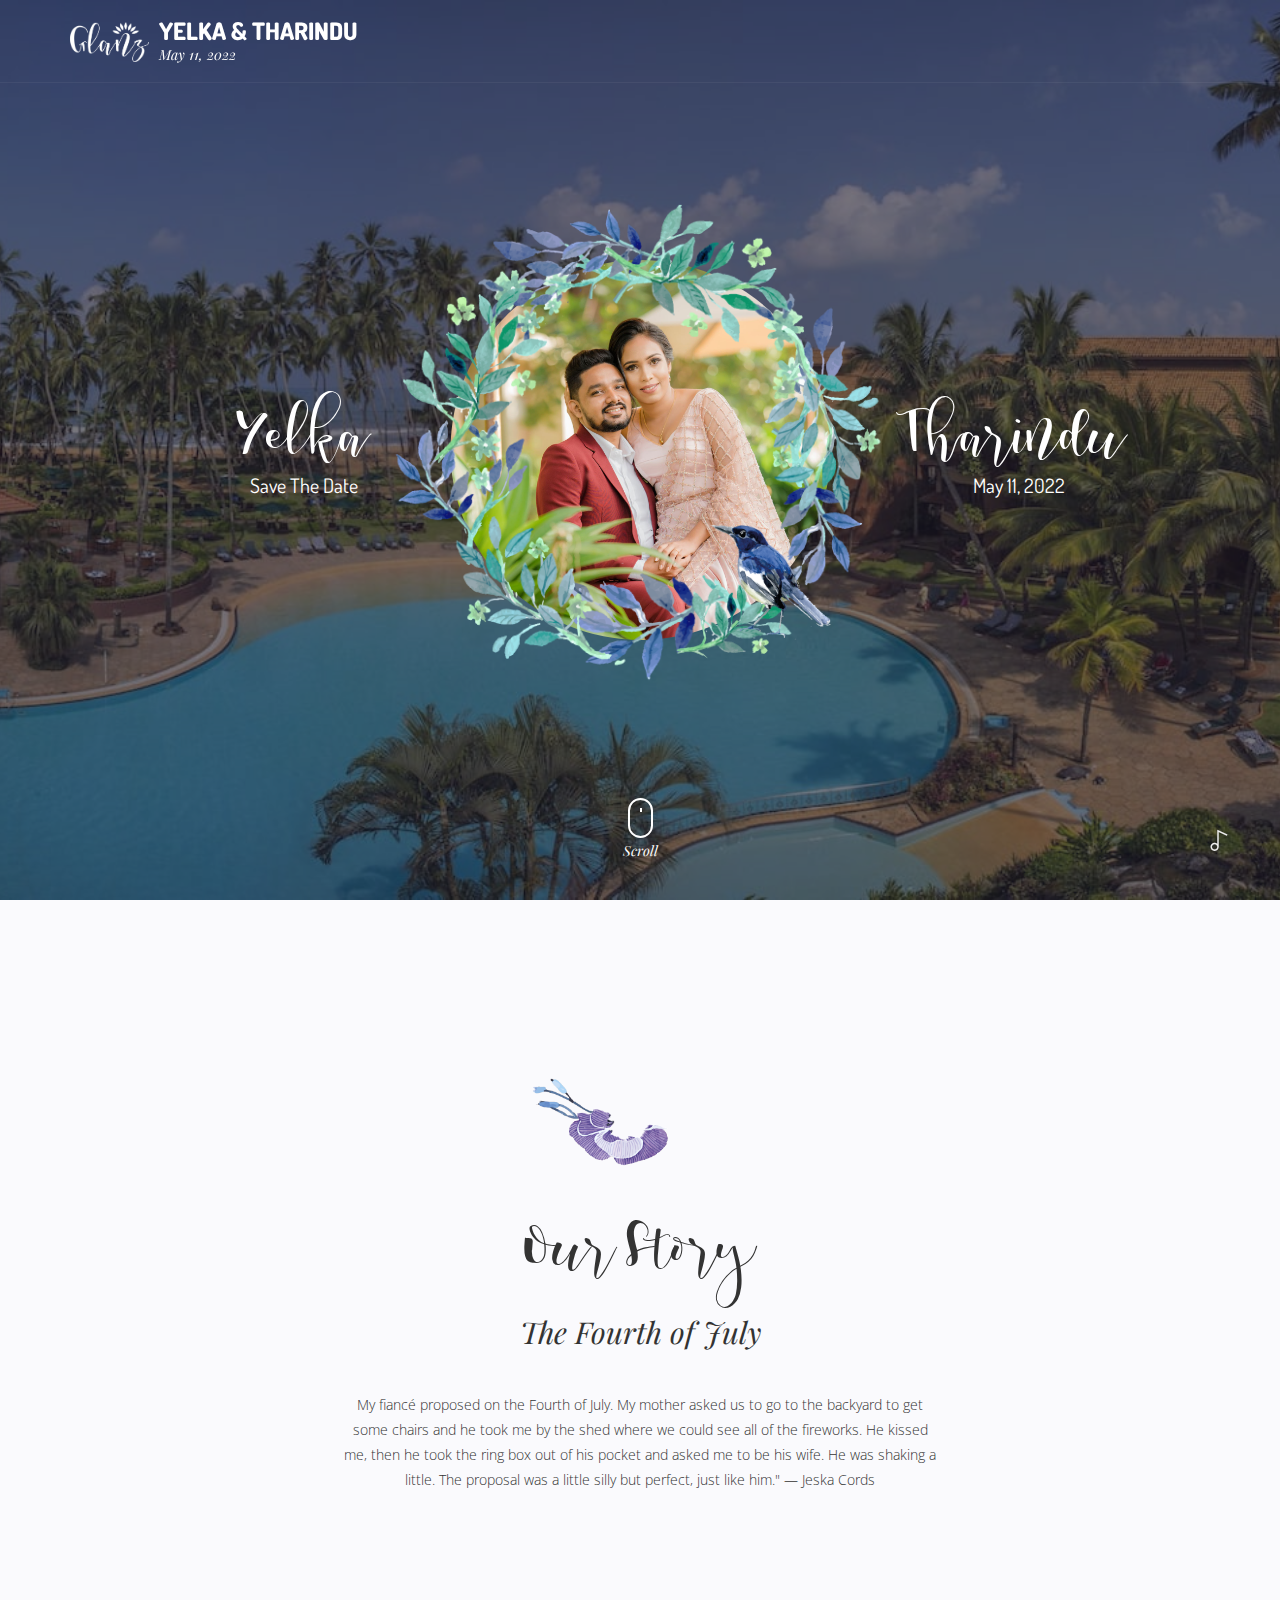
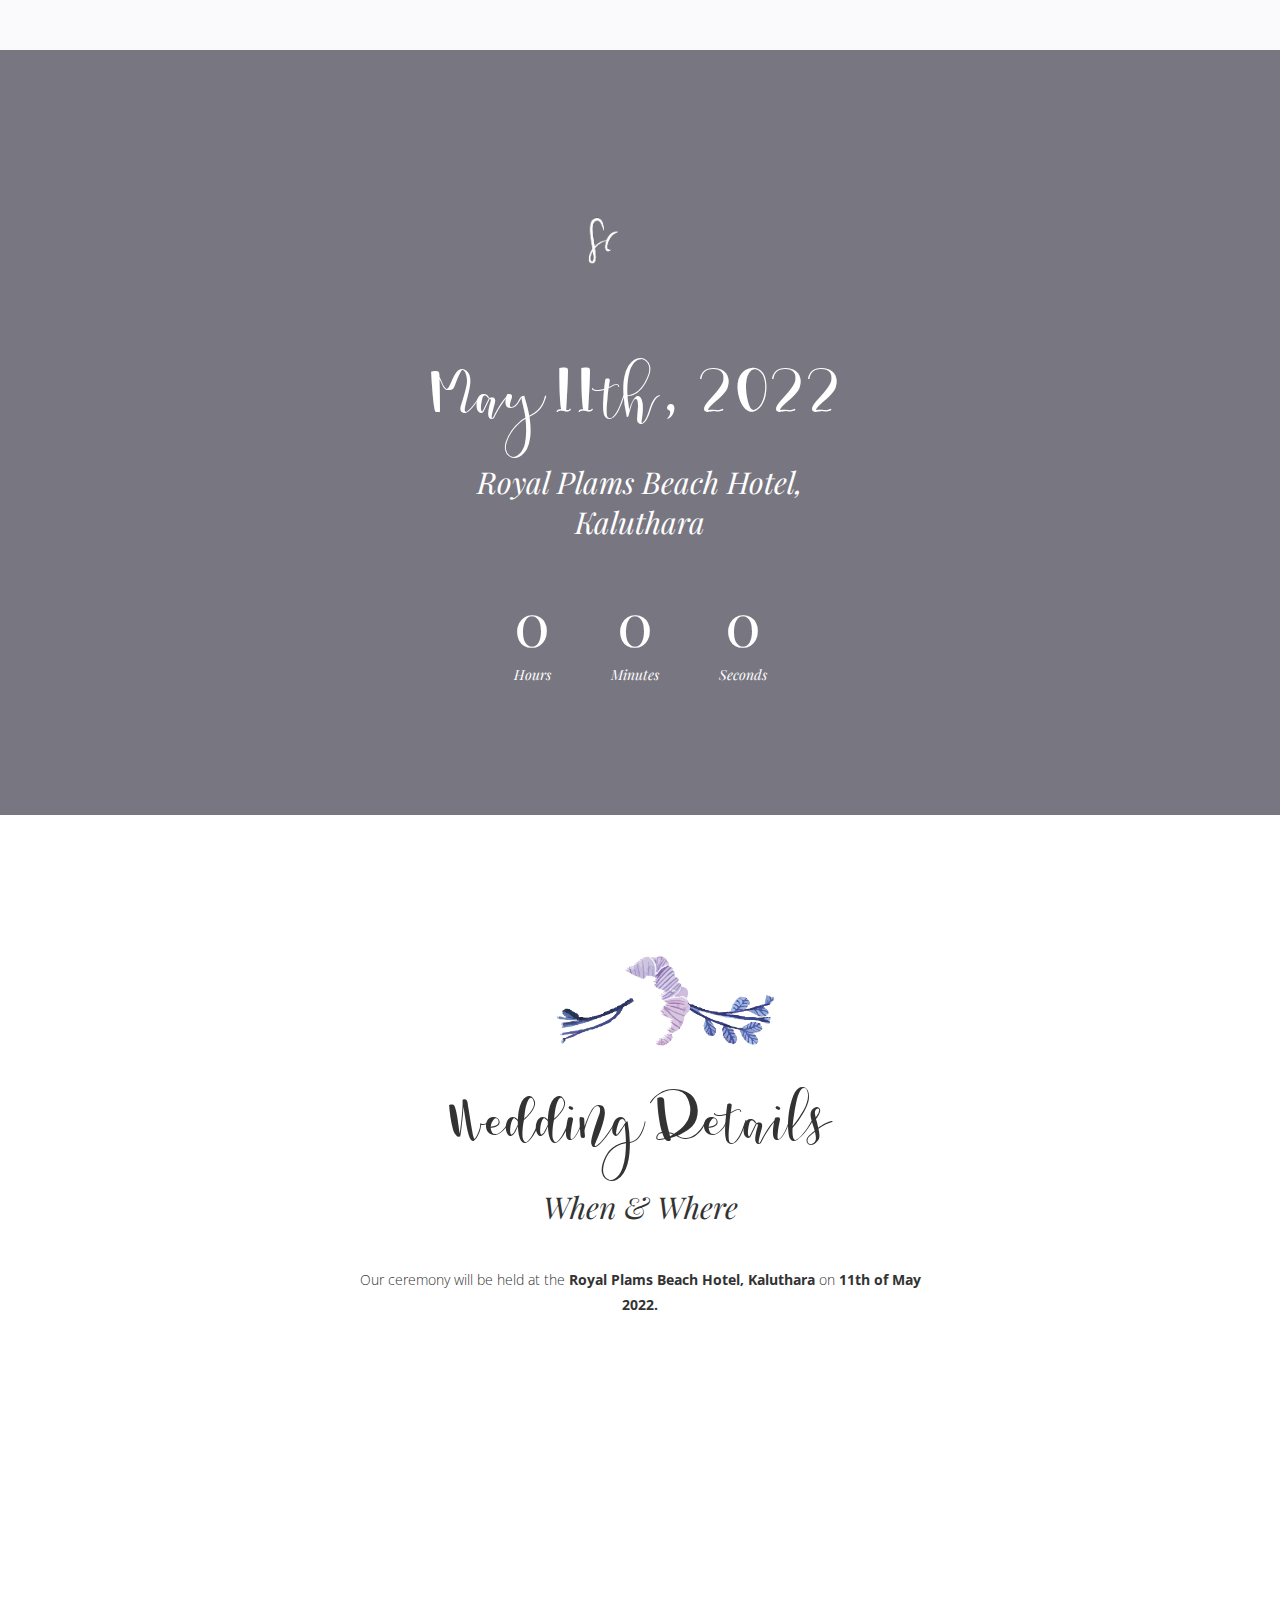
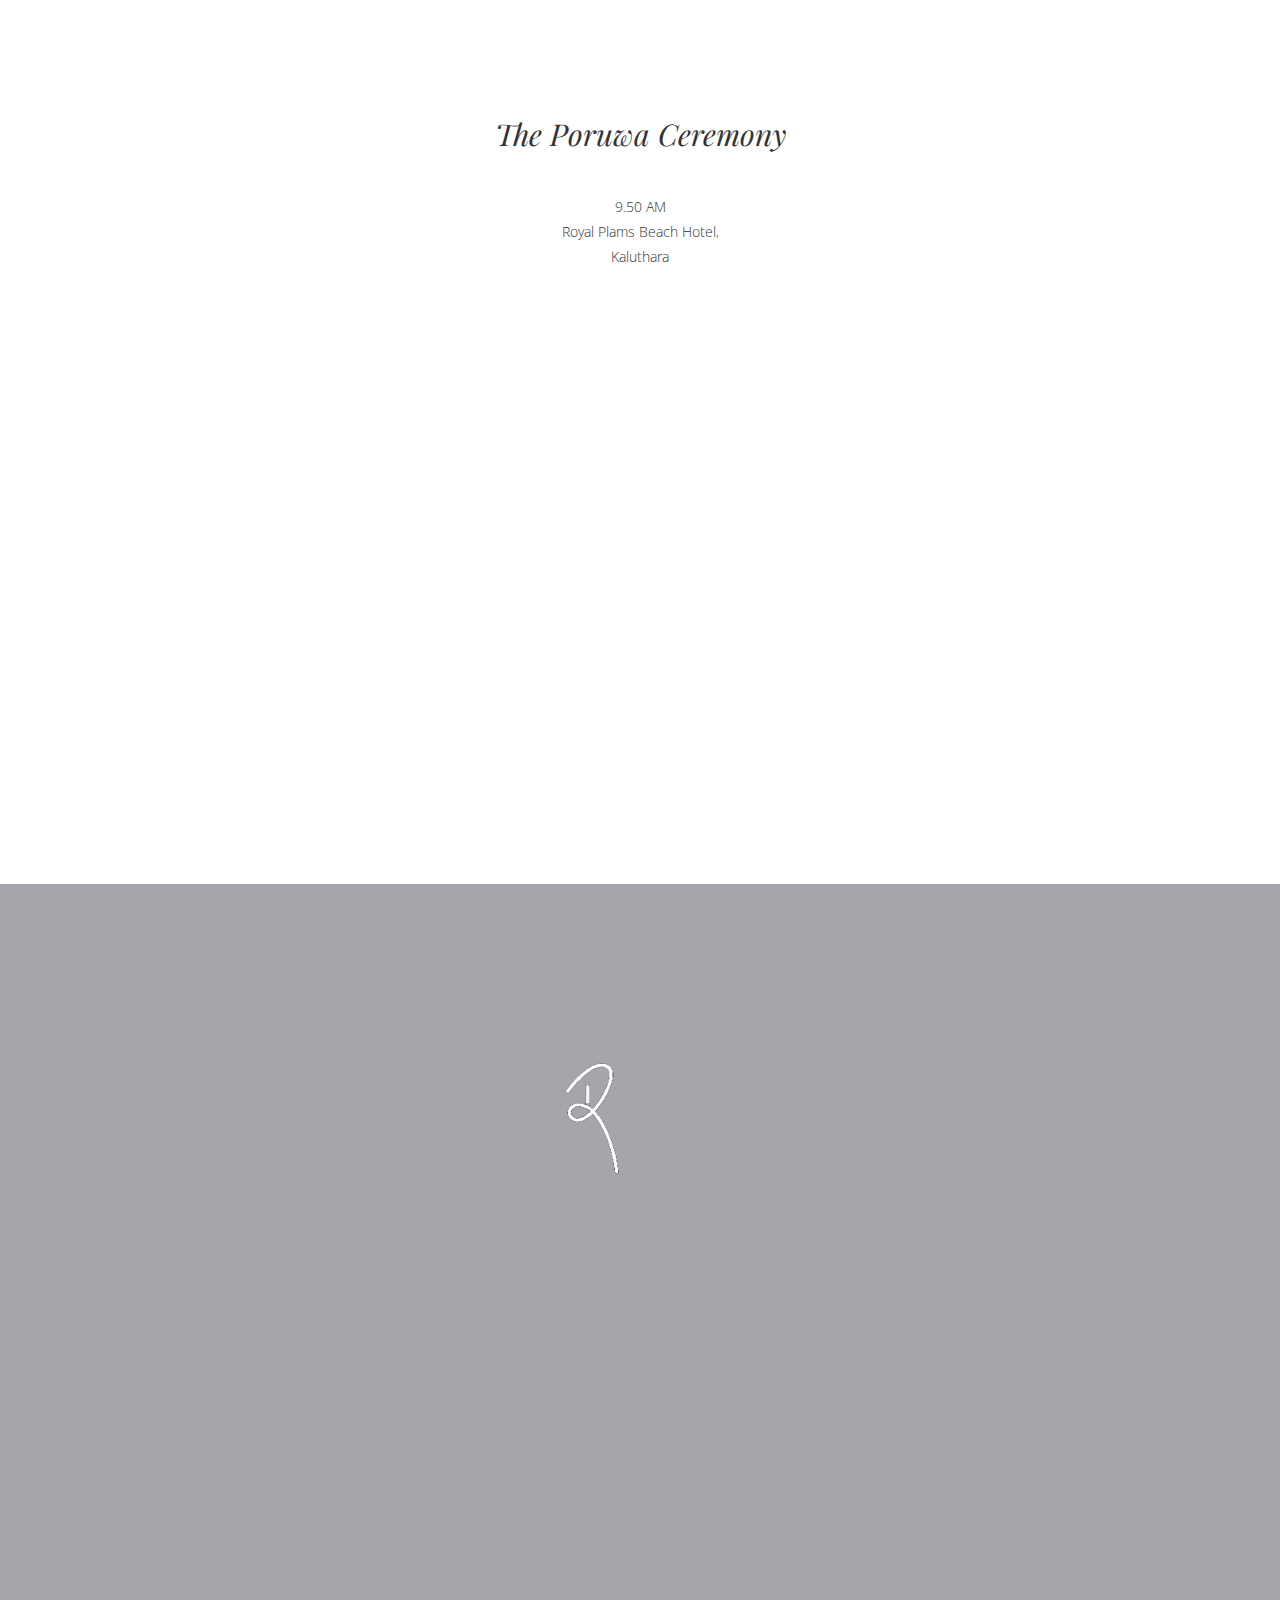
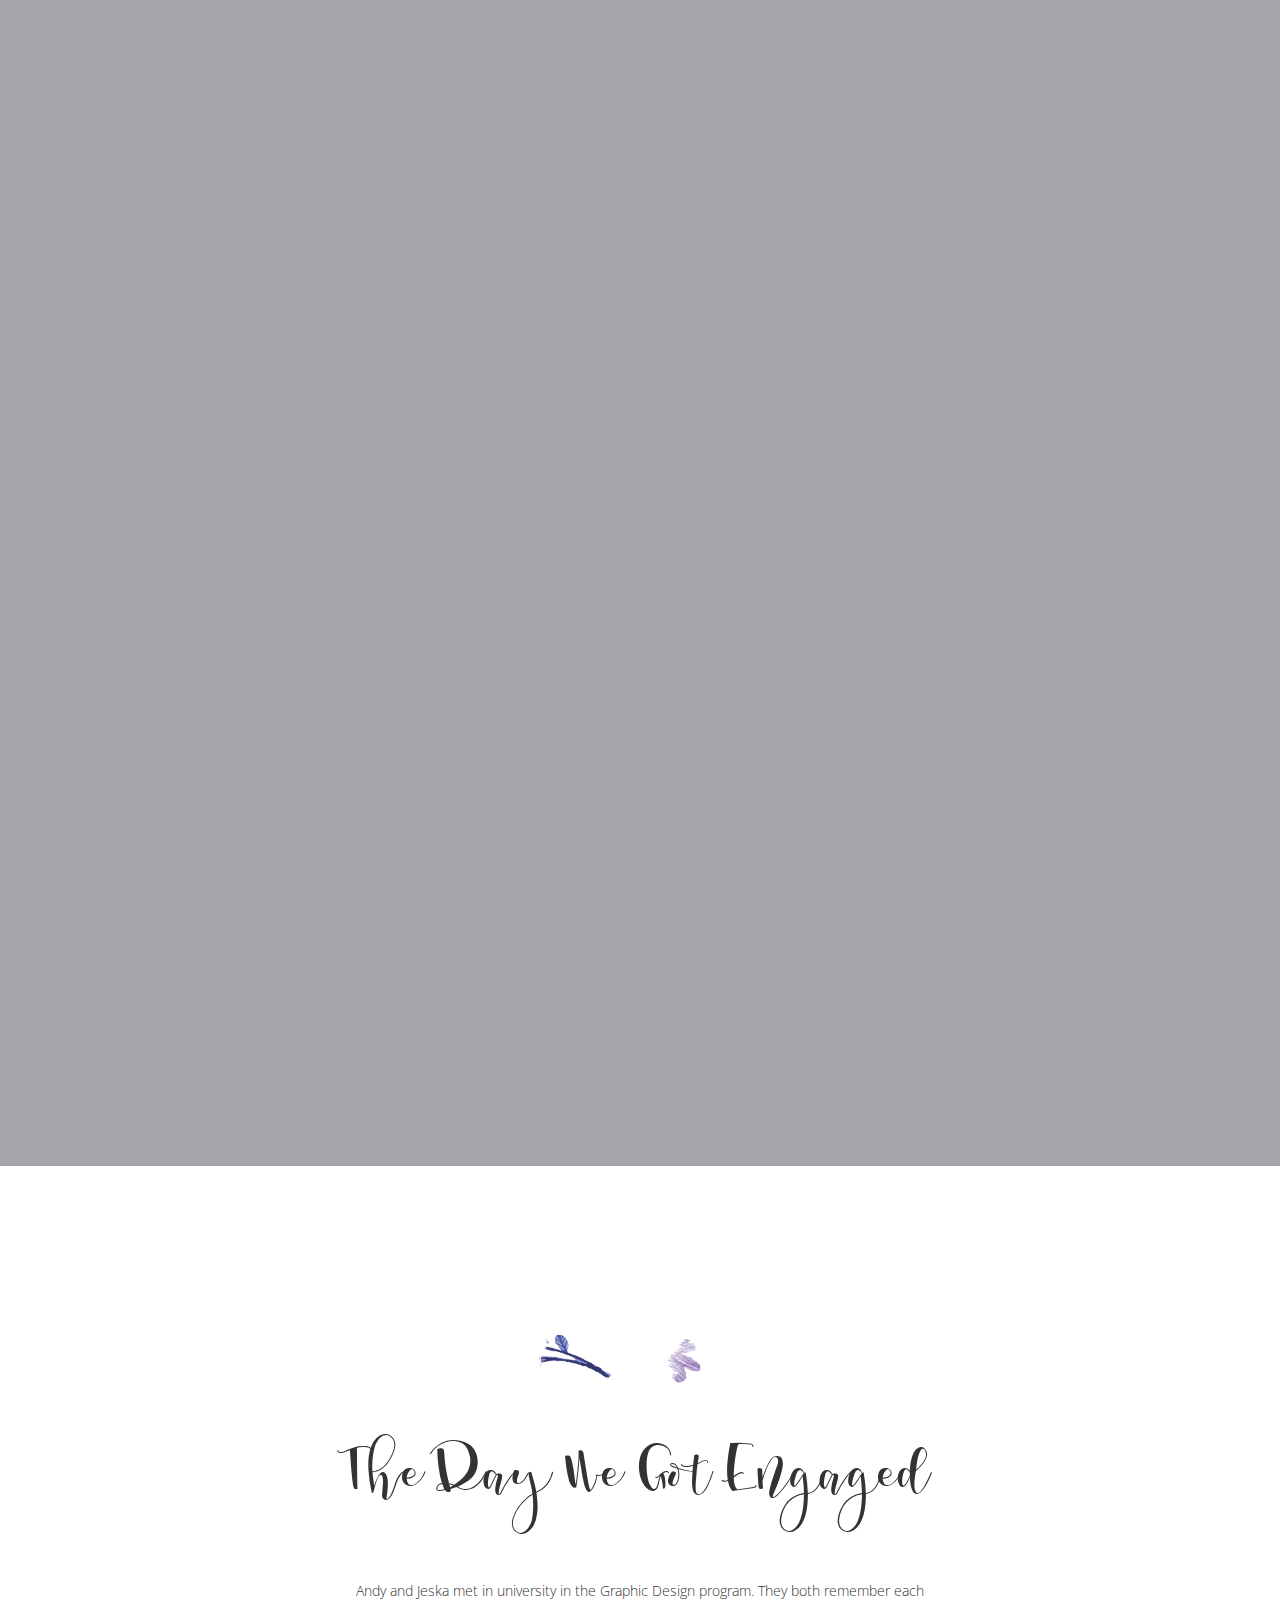
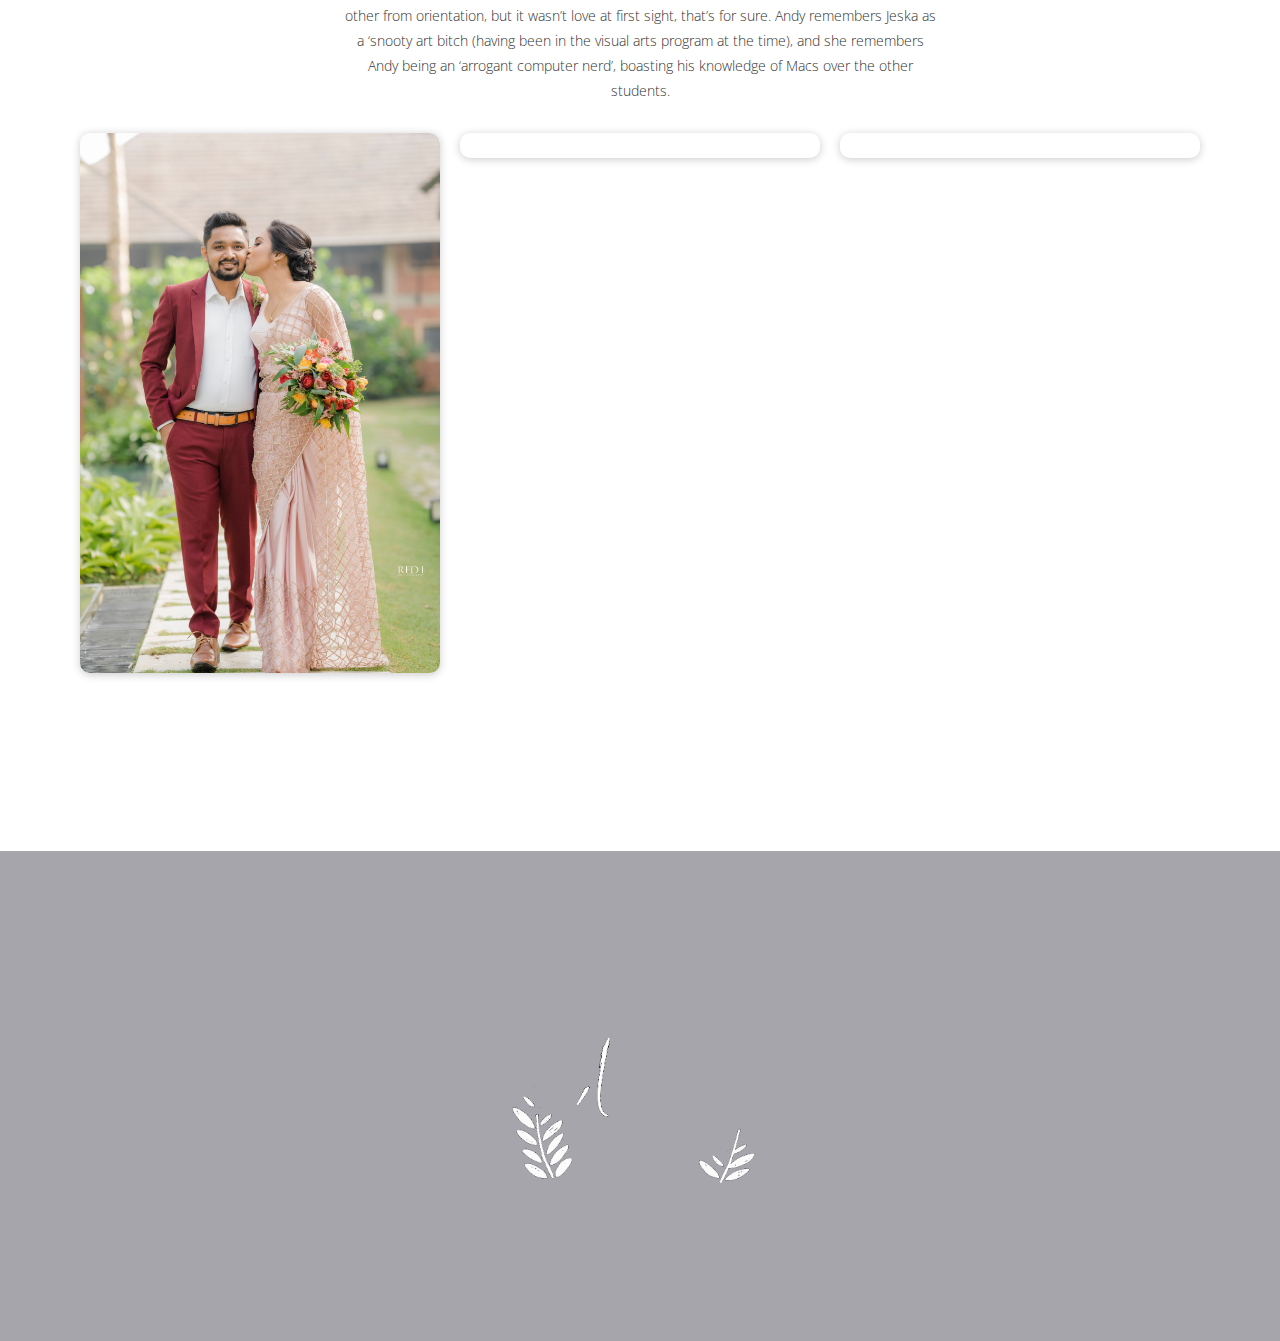
==== commit 1fe8d219: "Update index.html" ====
--- a/index.html
+++ b/index.html
@@ -187,7 +187,7 @@
                         Royal Plams Beach Hotel,<br>
                         Kaluthara<br>
                         </p>
-                        <a href="https://goo.gl/maps/NPQx2ZMcRdfSd44e8" target="_blank" class="btn">View Map</a>
+                      <iframe src="https://www.google.com/maps/embed?pb=!1m18!1m12!1m3!1d3963.29667657694!2d79.94609231451186!3d6.61001062398606!2m3!1f0!2f0!3f0!3m2!1i1024!2i768!4f13.1!3m3!1m2!1s0x3ae237a418c55293%3A0x3bc969ffef310ab5!2sRoyal%20Palms%20Beach%20Hotel!5e0!3m2!1sen!2ssg!4v1649122054657!5m2!1sen!2ssg" width="100%" height="450" style="border:0;" allowfullscreen="" loading="lazy" referrerpolicy="no-referrer-when-downgrade"></iframe>
                     </div>
                 </div>
 
